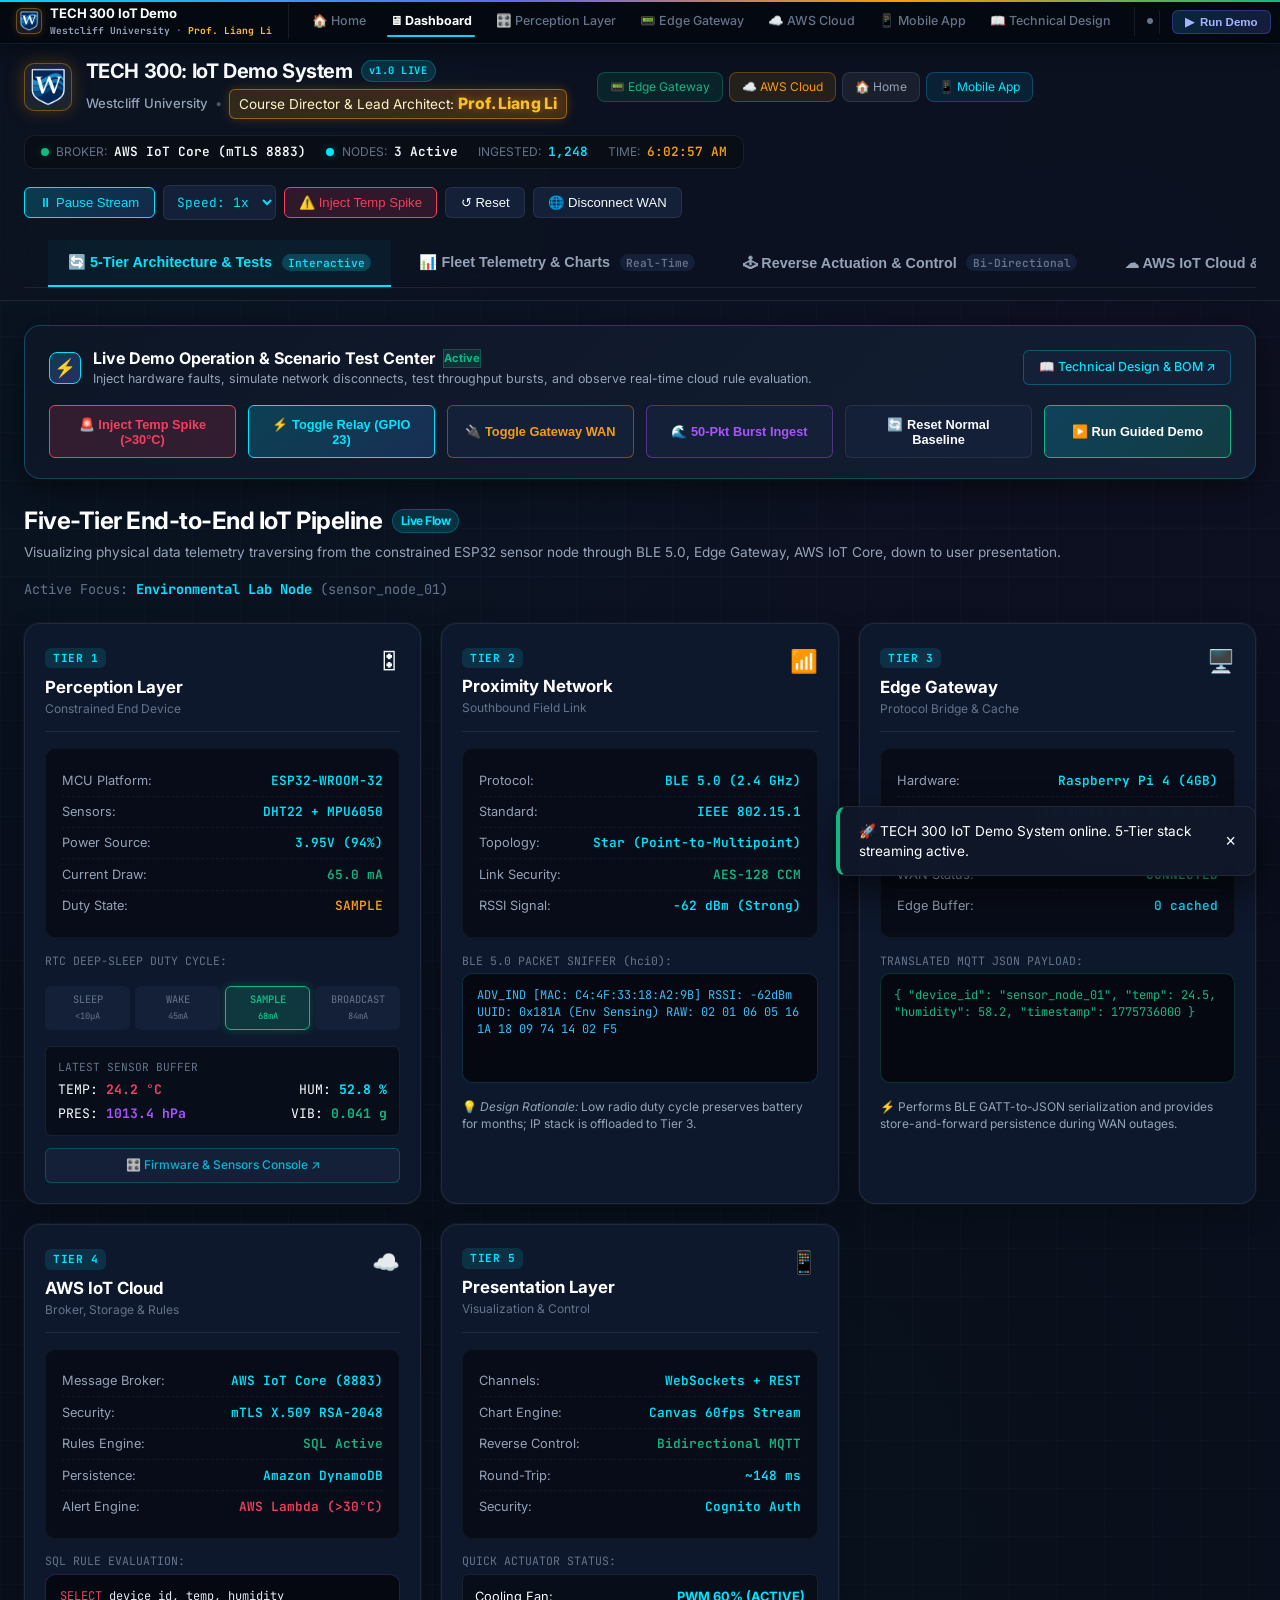
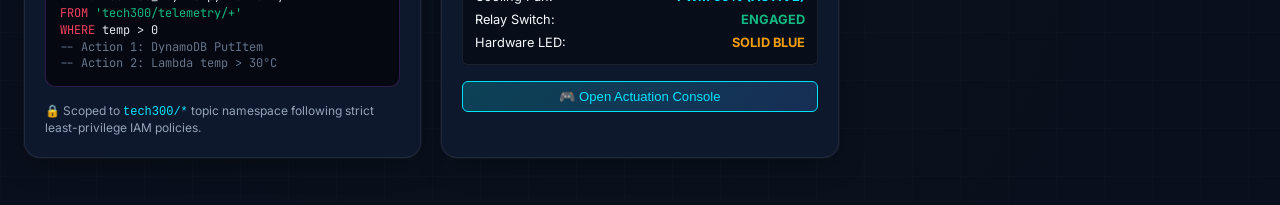
==== index.html @ 07819577 "TECH 300 Complete End-to-End IoT Demo System - Production Release" ====
<!DOCTYPE html>
<html lang="en">
<head>
  <meta charset="UTF-8">
  <meta name="viewport" content="width=device-width, initial-scale=1.0">
  <title>TECH 300: End-to-End IoT Demo System | Westcliff University</title>
  <meta name="description" content="End-to-End IoT Demonstration System - Sensors, BLE 5.0, Edge Gateway, AWS IoT Core, and Presentation Layer. Course reference by Professor Liang Li.">
  <link rel="preconnect" href="https://fonts.googleapis.com">
  <link rel="preconnect" href="https://fonts.gstatic.com" crossorigin>
  <link href="https://fonts.googleapis.com/css2?family=Inter:wght@400;500;600;700;800&family=JetBrains+Mono:wght@400;500;600;700&display=swap" rel="stylesheet">
  <link rel="stylesheet" href="css/style.css">
  <!-- Shared bus first so SimBus is available when sim engine auto-connects -->
  <script src="js/sim-bus.js"></script>
  <!-- Unified system nav bar -->
  <script src="js/nav-bar.js"></script>
</head>
<body>

  <!-- Top Application Header -->
  <header class="app-header">
    <div class="header-inner">
      <div class="brand-section">
        <div class="brand-icon">
          <img src="assets/images/westcliff_icon_192.png" alt="Westcliff University Logo">
        </div>
        <div class="brand-info">
          <h1>
            TECH 300: IoT Demo System 
            <span class="badge">v1.0 LIVE</span>
          </h1>
          <div class="brand-subtitle">
            <span class="univ-tag">Westcliff University</span>
            <span class="sep">•</span>
            <span class="prof-badge">Course Director &amp; Lead Architect: <strong>Prof. Liang Li</strong></span>
          </div>
        </div>
        <!-- Quick navigation to other app pages -->
        <div style="display:flex; gap:6px; margin-left:16px; flex-shrink:0;">
          <a href="gateway.html"
             style="display:inline-flex; align-items:center; gap:5px; padding:5px 12px;
                    background:rgba(16,185,129,0.1); border:1px solid rgba(16,185,129,0.3);
                    border-radius:8px; font-size:0.75rem; color:var(--emerald);
                    text-decoration:none; transition:all 0.15s; white-space:nowrap;"
             onmouseover="this.style.background='rgba(16,185,129,0.2)'"
             onmouseout="this.style.background='rgba(16,185,129,0.1)'">
            📟 Edge Gateway
          </a>
          <a href="aws-cloud.html"
             style="display:inline-flex; align-items:center; gap:5px; padding:5px 12px;
                    background:rgba(255,153,0,0.1); border:1px solid rgba(255,153,0,0.3);
                    border-radius:8px; font-size:0.75rem; color:#ff9900;
                    text-decoration:none; transition:all 0.15s; white-space:nowrap;"
             onmouseover="this.style.background='rgba(255,153,0,0.2)'"
             onmouseout="this.style.background='rgba(255,153,0,0.1)'">
            ☁️ AWS Cloud
          </a>
          <a href="landing.html"
             style="display:inline-flex; align-items:center; gap:5px; padding:5px 12px;
                    background:rgba(255,255,255,0.06); border:1px solid rgba(99,120,160,0.25);
                    border-radius:8px; font-size:0.75rem; color:var(--text-muted);
                    text-decoration:none; transition:all 0.15s; white-space:nowrap;"
             onmouseover="this.style.borderColor='rgba(0,229,255,0.4)';this.style.color='var(--cyan)'"
             onmouseout="this.style.borderColor='rgba(99,120,160,0.25)';this.style.color='var(--text-muted)'">
            🏠 Home
          </a>
          <a href="app.html"
             style="display:inline-flex; align-items:center; gap:5px; padding:5px 12px;
                    background:rgba(14,165,233,0.1); border:1px solid rgba(14,165,233,0.3);
                    border-radius:8px; font-size:0.75rem; color:var(--cyan);
                    text-decoration:none; transition:all 0.15s; white-space:nowrap;"
             onmouseover="this.style.background='rgba(14,165,233,0.2)'"
             onmouseout="this.style.background='rgba(14,165,233,0.1)'">
            📱 Mobile App
          </a>
        </div>
      </div>

      <!-- Quick System Telemetry Strip -->
      <div class="system-status-strip">
        <div class="status-pill">
          <span class="status-dot"></span>
          <span class="status-label">BROKER:</span>
          <span class="status-val">AWS IoT Core (mTLS 8883)</span>
        </div>
        <div class="status-pill">
          <span class="status-dot pulsing-blue"></span>
          <span class="status-label">NODES:</span>
          <span class="status-val">3 Active</span>
        </div>
        <div class="status-pill">
          <span class="status-label">INGESTED:</span>
          <span id="stat-total-ingested" class="status-val" style="color:var(--cyan);">1,248</span>
        </div>
        <div class="status-pill">
          <span class="status-label">TIME:</span>
          <span id="realtime-clock" class="status-val" style="color:var(--amber);">--:--:--</span>
        </div>
      </div>

      <!-- Simulation Toolbar -->
      <div class="sim-controls">
        <button id="btn-toggle-sim" class="btn btn-primary" title="Pause/Resume telemetry generation">
          ⏸ Pause Stream
        </button>
        <select id="speed-select" class="speed-select" title="Simulation Clock Multiplier">
          <option value="1">Speed: 1x</option>
          <option value="2">Speed: 2x</option>
          <option value="5">Speed: 5x</option>
        </select>
        <button id="btn-inject-anomaly" class="btn btn-danger" title="Inject temp spike >30°C to trigger AWS Lambda">
          ⚠️ Inject Temp Spike
        </button>
        <button id="btnClearAnomaly" id="btn-clear-anomaly" class="btn" title="Reset to normal baseline">
          ↺ Reset
        </button>
        <button id="btn-toggle-gateway" class="btn" title="Simulate edge store-and-forward caching">
          🌐 Disconnect WAN
        </button>
      </div>
    </div>

    <!-- Navigation Tabs -->
    <nav class="tabs-navigation">
      <button class="tab-btn active" data-tab="pipeline">
        <span>🔄 5-Tier Architecture &amp; Tests</span>
        <span class="tab-badge">Interactive</span>
      </button>
      <button class="tab-btn" data-tab="fleet">
        <span>📊 Fleet Telemetry &amp; Charts</span>
        <span class="tab-badge">Real-Time</span>
      </button>
      <button class="tab-btn" data-tab="actuation">
        <span>🕹 Reverse Actuation &amp; Control</span>
        <span class="tab-badge">Bi-Directional</span>
      </button>
      <button class="tab-btn" data-tab="aws">
        <span>☁ AWS IoT Cloud &amp; Rules</span>
        <span class="tab-badge">DynamoDB</span>
      </button>
      <button class="tab-btn" data-tab="diagnostics">
        <span>⏱️ Latency &amp; Diagnostics</span>
        <span class="tab-badge">Benchmarks</span>
      </button>
      <a href="design.html" class="tab-btn tab-link-nav" style="text-decoration:none; color:var(--text-muted); border-left:1px solid rgba(255,255,255,0.1); margin-left:6px; padding-left:12px;" title="View Technical Design Document & BOM">
        <span>📖 Technical Design</span>
        <span class="tab-badge" style="background:rgba(0,212,255,0.15); color:var(--cyan);">Doc ↗</span>
      </a>
    </nav>
  </header>

  <!-- Main Application Body -->
  <main class="main-content">

    <!-- ========================================================
         TAB 1: 5-TIER PIPELINE ARCHITECTURE & DIGITAL TWIN
         ======================================================== -->
    <section id="tab-pipeline" class="tab-panel active">
      
      <!-- Interactive Demo Operation & Testing Switchboard -->
      <div class="demo-switchboard-card" style="background:linear-gradient(135deg, rgba(14,22,38,0.95), rgba(20,32,54,0.9)); border:1px solid rgba(0,212,255,0.25); border-radius:var(--radius-lg); padding:1.25rem 1.5rem; margin-bottom:1.5rem; box-shadow:0 8px 30px rgba(0,0,0,0.5);">
        <div style="display:flex; align-items:center; justify-content:space-between; flex-wrap:wrap; gap:0.75rem; margin-bottom:1rem;">
          <div style="display:flex; align-items:center; gap:0.75rem;">
            <div style="width:32px; height:32px; border-radius:8px; background:linear-gradient(135deg, rgba(0,212,255,0.2), rgba(99,102,241,0.3)); border:1px solid var(--cyan); display:flex; align-items:center; justify-content:center; font-size:1.1rem;">
              ⚡
            </div>
            <div>
              <div style="font-weight:700; color:#fff; font-size:1rem; display:flex; align-items:center; gap:8px;">
                <span>Live Demo Operation &amp; Scenario Test Center</span>
                <span class="badge" style="background:rgba(16,185,129,0.15); color:var(--emerald); border:1px solid rgba(16,185,129,0.3); font-size:0.7rem;">Active</span>
              </div>
              <div style="font-size:0.78rem; color:var(--text-muted);">
                Inject hardware faults, simulate network disconnects, test throughput bursts, and observe real-time cloud rule evaluation.
              </div>
            </div>
          </div>
          <div style="display:flex; align-items:center; gap:0.5rem;">
            <a href="design.html" class="btn" style="border-color:rgba(0,212,255,0.3); color:var(--cyan); text-decoration:none; font-size:0.78rem;" title="Open complete technical documentation & BOM">
              📖 Technical Design &amp; BOM ↗
            </a>
          </div>
        </div>

        <div class="test-action-buttons-grid" style="display:grid; grid-template-columns:repeat(auto-fit, minmax(180px, 1fr)); gap:0.75rem;">
          <button id="sb-btn-temp-spike" class="btn btn-danger" style="justify-content:center; padding:0.65rem 0.85rem; font-size:0.8rem; font-weight:700;" title="Inject abnormal temperature >30°C to trigger AWS Lambda rule and SNS alert">
            🚨 Inject Temp Spike (&gt;30°C)
          </button>
          <button id="sb-btn-toggle-relay" class="btn btn-primary" style="justify-content:center; padding:0.65rem 0.85rem; font-size:0.8rem; font-weight:700;" title="Dispatch reverse command down through AWS IoT Core and Edge Gateway to ESP32 relay">
            ⚡ Toggle Relay (GPIO 23)
          </button>
          <button id="sb-btn-wan-toggle" class="btn" style="justify-content:center; padding:0.65rem 0.85rem; font-size:0.8rem; font-weight:700; border-color:rgba(245,158,11,0.4); color:var(--amber);" title="Simulate WAN network partition: edge stores frames in SQLite buffer and flushes on reconnect">
            🔌 Toggle Gateway WAN
          </button>
          <button id="sb-btn-burst-test" class="btn" style="justify-content:center; padding:0.65rem 0.85rem; font-size:0.8rem; font-weight:700; border-color:rgba(168,85,247,0.4); color:var(--purple);" title="Inject high-speed 50-packet burst to benchmark ingestion throughput">
            🌊 50-Pkt Burst Ingest
          </button>
          <button id="sb-btn-reset-baseline" class="btn" style="justify-content:center; padding:0.65rem 0.85rem; font-size:0.8rem; font-weight:700;" title="Clear anomalies, reset normal telemetry, and restore initial states">
            🔄 Reset Normal Baseline
          </button>
          <button id="sb-btn-guided-demo" class="btn" style="justify-content:center; padding:0.65rem 0.85rem; font-size:0.8rem; font-weight:700; background:linear-gradient(135deg, rgba(0,212,255,0.2), rgba(16,185,129,0.2)); border-color:var(--emerald); color:#fff;" title="Start 5-step automated guided demo tour">
            ▶️ Run Guided Demo
          </button>
        </div>
      </div>

      <div class="section-header">
        <div class="section-title-group">
          <h2>
            <span>Five-Tier End-to-End IoT Pipeline</span>
            <span class="badge" style="font-size:0.75rem; background:rgba(0,229,255,0.15); color:var(--cyan); border:1px solid var(--border-glow); padding:2px 8px; border-radius:12px;">Live Flow</span>
          </h2>
          <div class="section-desc">
            Visualizing physical data telemetry traversing from the constrained ESP32 sensor node through BLE 5.0, Edge Gateway, AWS IoT Core, down to user presentation.
          </div>
        </div>
        <div style="font-size:0.85rem; color:var(--text-dim); font-family:var(--font-mono);">
          Active Focus: <strong class="active-node-name" style="color:var(--cyan);">Environmental Lab Node</strong> (<span class="active-node-id">sensor_node_01</span>)
        </div>
      </div>

      <!-- 5-Tier Flow Columns Grid -->
      <div class="pipeline-flow-container">
        
        <!-- Tier 1: Perception Layer -->
        <div class="tier-column">
          <div class="tier-header">
            <div>
              <span class="tier-num">Tier 1</span>
              <div class="tier-title">Perception Layer</div>
              <div class="tier-subtitle">Constrained End Device</div>
            </div>
            <span style="font-size:1.4rem;">🎛</span>
          </div>

          <div class="device-hardware-box">
            <div class="hw-row">
              <span class="hw-label">MCU Platform:</span>
              <span class="hw-val">ESP32-WROOM-32</span>
            </div>
            <div class="hw-row">
              <span class="hw-label">Sensors:</span>
              <span class="hw-val">DHT22 + MPU6050</span>
            </div>
            <div class="hw-row">
              <span class="hw-label">Power Source:</span>
              <span id="t1-battery-volts" class="hw-val">3.95V (94%)</span>
            </div>
            <div class="hw-row">
              <span class="hw-label">Current Draw:</span>
              <span id="t1-power-draw" class="hw-val" style="color:var(--emerald);">65.0 mA</span>
            </div>
            <div class="hw-row">
              <span class="hw-label">Duty State:</span>
              <span id="t1-node-state" class="hw-val" style="color:var(--amber);">SAMPLE</span>
            </div>
          </div>

          <!-- RTC Duty Cycle Indicator -->
          <div style="font-size:0.72rem; color:var(--text-dim); font-family:var(--font-mono); margin-bottom:4px;">
            RTC DEEP-SLEEP DUTY CYCLE:
          </div>
          <div class="duty-cycle-bar">
            <div id="duty-step-sleep" class="duty-step">SLEEP<br><span style="font-size:0.55rem">&lt;10µA</span></div>
            <div id="duty-step-wake" class="duty-step">WAKE<br><span style="font-size:0.55rem">45mA</span></div>
            <div id="duty-step-sample" class="duty-step active">SAMPLE<br><span style="font-size:0.55rem">68mA</span></div>
            <div id="duty-step-broadcast" class="duty-step">BROADCAST<br><span style="font-size:0.55rem">84mA</span></div>
          </div>

          <!-- Live Sampled Telemetry -->
          <div style="margin-top:1rem; background:rgba(0,0,0,0.4); padding:0.75rem; border-radius:var(--radius-sm); border:1px solid var(--border-subtle);">
            <div style="font-size:0.7rem; color:var(--text-dim); font-family:var(--font-mono); margin-bottom:4px;">LATEST SENSOR BUFFER</div>
            <div style="display:flex; justify-content:space-between; font-size:0.82rem; font-family:var(--font-mono);">
              <span>TEMP: <strong id="t1-temp" style="color:var(--rose);">24.2 °C</strong></span>
              <span>HUM: <strong id="t1-humidity" style="color:var(--cyan);">52.8 %</strong></span>
            </div>
            <div style="display:flex; justify-content:space-between; font-size:0.82rem; font-family:var(--font-mono); margin-top:4px;">
              <span>PRES: <strong id="t1-pressure" style="color:var(--purple);">1013.4 hPa</strong></span>
              <span>VIB: <strong style="color:var(--emerald);">0.041 g</strong></span>
            </div>
          </div>

          <div style="margin-top:0.75rem; text-align:center;">
            <a href="perception.html" class="btn" style="width:100%; justify-content:center; text-decoration:none; font-size:0.75rem; border-color:rgba(6,182,212,0.3); color:#06b6d4;">
              🎛️ Firmware &amp; Sensors Console ↗
            </a>
          </div>
        </div>

        <!-- Tier 2: Proximity Network -->
        <div class="tier-column">
          <div class="tier-header">
            <div>
              <span class="tier-num">Tier 2</span>
              <div class="tier-title">Proximity Network</div>
              <div class="tier-subtitle">Southbound Field Link</div>
            </div>
            <span style="font-size:1.4rem;">📶</span>
          </div>

          <div class="device-hardware-box">
            <div class="hw-row">
              <span class="hw-label">Protocol:</span>
              <span class="hw-val">BLE 5.0 (2.4 GHz)</span>
            </div>
            <div class="hw-row">
              <span class="hw-label">Standard:</span>
              <span class="hw-val">IEEE 802.15.1</span>
            </div>
            <div class="hw-row">
              <span class="hw-label">Topology:</span>
              <span class="hw-val">Star (Point-to-Multipoint)</span>
            </div>
            <div class="hw-row">
              <span class="hw-label">Link Security:</span>
              <span class="hw-val" style="color:var(--emerald);">AES-128 CCM</span>
            </div>
            <div class="hw-row">
              <span class="hw-label">RSSI Signal:</span>
              <span class="hw-val" style="color:var(--cyan);">-62 dBm (Strong)</span>
            </div>
          </div>

          <div style="font-size:0.72rem; color:var(--text-dim); font-family:var(--font-mono); margin-bottom:4px;">
            BLE 5.0 PACKET SNIFFER (hci0):
          </div>
          <div id="t2-ble-packet" class="packet-box">
            ADV_IND [MAC: C4:4F:33:18:A2:9B] RSSI: -62dBm
            UUID: 0x181A (Env Sensing)
            RAW: 02 01 06 05 16 1A 18 09 74 14 02 F5
          </div>

          <div style="margin-top:1rem; font-size:0.75rem; color:var(--text-muted); line-height:1.4;">
            💡 <em>Design Rationale:</em> Low radio duty cycle preserves battery for months; IP stack is offloaded to Tier 3.
          </div>
        </div>

        <!-- Tier 3: Edge Gateway Layer -->
        <div class="tier-column">
          <div class="tier-header">
            <div>
              <span class="tier-num">Tier 3</span>
              <div class="tier-title">Edge Gateway</div>
              <div class="tier-subtitle">Protocol Bridge & Cache</div>
            </div>
            <span style="font-size:1.4rem;">🖥️</span>
          </div>

          <div class="device-hardware-box">
            <div class="hw-row">
              <span class="hw-label">Hardware:</span>
              <span class="hw-val">Raspberry Pi 4 (4GB)</span>
            </div>
            <div class="hw-row">
              <span class="hw-label">OS:</span>
              <span class="hw-val">Raspberry Pi OS 64-bit</span>
            </div>
            <div class="hw-row">
              <span class="hw-label">Engine:</span>
              <span class="hw-val">Python bleak + paho</span>
            </div>
            <div class="hw-row">
              <span class="hw-label">WAN Status:</span>
              <span id="gw-wan-text" class="hw-val" style="color:var(--emerald);">CONNECTED</span>
            </div>
            <div class="hw-row">
              <span class="hw-label">Edge Buffer:</span>
              <span id="gw-buffer-count" class="hw-val">0 cached</span>
            </div>
          </div>

          <div style="font-size:0.72rem; color:var(--text-dim); font-family:var(--font-mono); margin-bottom:4px;">
            TRANSLATED MQTT JSON PAYLOAD:
          </div>
          <div id="t3-mqtt-packet" class="packet-box" style="color:#10b981; border-color:rgba(16,185,129,0.25);">
{
  "device_id": "sensor_node_01",
  "temp": 24.5,
  "humidity": 58.2,
  "timestamp": 1775736000
}
          </div>

          <div style="margin-top:1rem; font-size:0.75rem; color:var(--text-muted); line-height:1.4;">
            ⚡ Performs BLE GATT-to-JSON serialization and provides store-and-forward persistence during WAN outages.
          </div>
        </div>

        <!-- Tier 4: Cloud Layer (AWS IoT Core) -->
        <div class="tier-column">
          <div class="tier-header">
            <div>
              <span class="tier-num">Tier 4</span>
              <div class="tier-title">AWS IoT Cloud</div>
              <div class="tier-subtitle">Broker, Storage & Rules</div>
            </div>
            <span style="font-size:1.4rem;">☁️</span>
          </div>

          <div class="device-hardware-box">
            <div class="hw-row">
              <span class="hw-label">Message Broker:</span>
              <span class="hw-val">AWS IoT Core (8883)</span>
            </div>
            <div class="hw-row">
              <span class="hw-label">Security:</span>
              <span class="hw-val" style="color:var(--cyan);">mTLS X.509 RSA-2048</span>
            </div>
            <div class="hw-row">
              <span class="hw-label">Rules Engine:</span>
              <span class="hw-val" style="color:var(--emerald);">SQL Active</span>
            </div>
            <div class="hw-row">
              <span class="hw-label">Persistence:</span>
              <span class="hw-val">Amazon DynamoDB</span>
            </div>
            <div class="hw-row">
              <span class="hw-label">Alert Engine:</span>
              <span class="hw-val" style="color:var(--rose);">AWS Lambda (>30°C)</span>
            </div>
          </div>

          <div style="font-size:0.72rem; color:var(--text-dim); font-family:var(--font-mono); margin-bottom:4px;">
            SQL RULE EVALUATION:
          </div>
          <div class="packet-box" style="color:#e2e8f0; border-color:rgba(168,85,247,0.25);">
            <span style="color:#f43f5e">SELECT</span> device_id, temp, humidity<br>
            <span style="color:#f43f5e">FROM</span> <span style="color:#10b981">'tech300/telemetry/+'</span><br>
            <span style="color:#f43f5e">WHERE</span> temp &gt; 0<br>
            <span style="color:#64748b">-- Action 1: DynamoDB PutItem</span><br>
            <span style="color:#64748b">-- Action 2: Lambda temp &gt; 30°C</span>
          </div>

          <div style="margin-top:1rem; font-size:0.75rem; color:var(--text-muted); line-height:1.4;">
            🔒 Scoped to <code style="color:var(--cyan);">tech300/*</code> topic namespace following strict least-privilege IAM policies.
          </div>
        </div>

        <!-- Tier 5: Presentation & Actuation -->
        <div class="tier-column">
          <div class="tier-header">
            <div>
              <span class="tier-num">Tier 5</span>
              <div class="tier-title">Presentation Layer</div>
              <div class="tier-subtitle">Visualization & Control</div>
            </div>
            <span style="font-size:1.4rem;">📱</span>
          </div>

          <div class="device-hardware-box">
            <div class="hw-row">
              <span class="hw-label">Channels:</span>
              <span class="hw-val">WebSockets + REST</span>
            </div>
            <div class="hw-row">
              <span class="hw-label">Chart Engine:</span>
              <span class="hw-val">Canvas 60fps Stream</span>
            </div>
            <div class="hw-row">
              <span class="hw-label">Reverse Control:</span>
              <span class="hw-val" style="color:var(--emerald);">Bidirectional MQTT</span>
            </div>
            <div class="hw-row">
              <span class="hw-label">Round-Trip:</span>
              <span class="hw-val" style="color:var(--cyan);">~148 ms</span>
            </div>
            <div class="hw-row">
              <span class="hw-label">Security:</span>
              <span class="hw-val">Cognito Auth</span>
            </div>
          </div>

          <div style="font-size:0.72rem; color:var(--text-dim); font-family:var(--font-mono); margin-bottom:4px;">
            QUICK ACTUATOR STATUS:
          </div>
          <div style="background:rgba(0,0,0,0.4); padding:0.75rem; border-radius:var(--radius-sm); border:1px solid var(--border-subtle); font-size:0.8rem;">
            <div style="display:flex; justify-content:space-between; margin-bottom:4px;">
              <span>Cooling Fan:</span>
              <strong style="color:var(--cyan);">PWM 60% (ACTIVE)</strong>
            </div>
            <div style="display:flex; justify-content:space-between; margin-bottom:4px;">
              <span>Relay Switch:</span>
              <strong style="color:var(--emerald);">ENGAGED</strong>
            </div>
            <div style="display:flex; justify-content:space-between;">
              <span>Hardware LED:</span>
              <strong style="color:var(--amber);">SOLID BLUE</strong>
            </div>
          </div>

          <div style="margin-top:1rem; text-align:center;">
            <button class="btn btn-primary" onclick="document.querySelector('[data-tab=actuation]').click()" style="width:100%; justify-content:center;">
              🎮 Open Actuation Console
            </button>
          </div>
        </div>

      </div>
    </section>

    <!-- ========================================================
         TAB 2: FLEET TELEMETRY & LIVE CHARTS DASHBOARD
         ======================================================== -->
    <section id="tab-fleet" class="tab-panel">
      <div class="section-header">
        <div class="section-title-group">
          <h2>
            <span>Fleet Telemetry & Real-Time Visualization</span>
            <span class="badge" style="font-size:0.75rem; background:rgba(16,185,129,0.15); color:var(--emerald); border:1px solid var(--border-accent); padding:2px 8px; border-radius:12px;">Streaming</span>
          </h2>
          <div class="section-desc">
            Continuous real-time sensor streams from deployed end nodes. Select a node card to view and inspect dynamic telemetry.
          </div>
        </div>
        <div>
          <button id="btn-export-csv" class="btn btn-primary">
            📥 Export Telemetry Dataset (CSV)
          </button>
        </div>
      </div>

      <!-- Fleet Device Selector Cards Grid -->
      <div class="fleet-cards-grid">
        
        <!-- Node 1 -->
        <div class="node-card selected" data-node-id="sensor_node_01">
          <div class="node-top-bar">
            <div class="node-name">
              <span>📍</span> Environmental Lab Node
            </div>
            <span class="badge" style="background:rgba(0,229,255,0.15); color:var(--cyan); border:1px solid var(--border-glow); padding:2px 6px; border-radius:4px; font-family:var(--font-mono); font-size:0.7rem;">node_01</span>
          </div>
          <div class="node-location">Engineering Hall Lab 204 • ESP32-WROOM-32 + DHT22/MPU6050</div>

          <div class="telemetry-metrics-strip">
            <div class="metric-badge">
              <div class="m-label">🌡️ Temperature</div>
              <div class="m-val metric-temp-val" style="color:var(--rose);">24.2<span class="m-unit">°C</span></div>
            </div>
            <div class="metric-badge">
              <div class="m-label">💧 Humidity</div>
              <div class="m-val metric-hum-val" style="color:var(--cyan);">52.8<span class="m-unit">%</span></div>
            </div>
            <div class="metric-badge">
              <div class="m-label">⏲️ Pressure</div>
              <div class="m-val metric-press-val" style="color:var(--purple);">1013.4<span class="m-unit">hPa</span></div>
            </div>
            <div class="metric-badge">
              <div class="m-label">🔋 Battery</div>
              <div class="m-val metric-batt-val" style="color:var(--emerald);">94<span class="m-unit">%</span></div>
            </div>
          </div>

          <div style="display:flex; justify-content:space-between; font-size:0.75rem; color:var(--text-dim); margin-top:0.5rem; border-top:1px dashed var(--border-subtle); padding-top:0.5rem;">
            <span>State: <strong class="node-state-badge" style="color:var(--emerald);">SAMPLE</strong></span>
            <span>Link: BLE 5.0 (-62 dBm)</span>
          </div>
        </div>

        <!-- Node 2 -->
        <div class="node-card" data-node-id="sensor_node_02">
          <div class="node-top-bar">
            <div class="node-name">
              <span>🏢</span> Server Room Rack Node
            </div>
            <span class="badge" style="background:rgba(0,229,255,0.15); color:var(--cyan); border:1px solid var(--border-glow); padding:2px 6px; border-radius:4px; font-family:var(--font-mono); font-size:0.7rem;">node_02</span>
          </div>
          <div class="node-location">DC Rack Row B-04 • ESP32-WROOM-32 + BME280</div>

          <div class="telemetry-metrics-strip">
            <div class="metric-badge">
              <div class="m-label">🌡️ Temperature</div>
              <div class="m-val metric-temp-val" style="color:var(--rose);">22.8<span class="m-unit">°C</span></div>
            </div>
            <div class="metric-badge">
              <div class="m-label">💧 Humidity</div>
              <div class="m-val metric-hum-val" style="color:var(--cyan);">41.5<span class="m-unit">%</span></div>
            </div>
            <div class="metric-badge">
              <div class="m-label">⏲️ Pressure</div>
              <div class="m-val metric-press-val" style="color:var(--purple);">1014.1<span class="m-unit">hPa</span></div>
            </div>
            <div class="metric-badge">
              <div class="m-label">🔋 Battery</div>
              <div class="m-val metric-batt-val" style="color:var(--emerald);">100<span class="m-unit">%</span></div>
            </div>
          </div>

          <div style="display:flex; justify-content:space-between; font-size:0.75rem; color:var(--text-dim); margin-top:0.5rem; border-top:1px dashed var(--border-subtle); padding-top:0.5rem;">
            <span>State: <strong class="node-state-badge" style="color:var(--text-dim);">SLEEP</strong></span>
            <span>Link: BLE 5.0 (-58 dBm)</span>
          </div>
        </div>

        <!-- Node 3 -->
        <div class="node-card" data-node-id="sensor_node_03">
          <div class="node-top-bar">
            <div class="node-name">
              <span>🌱</span> Smart Agriculture Node
            </div>
            <span class="badge" style="background:rgba(0,229,255,0.15); color:var(--cyan); border:1px solid var(--border-glow); padding:2px 6px; border-radius:4px; font-family:var(--font-mono); font-size:0.7rem;">node_03</span>
          </div>
          <div class="node-location">Research Greenhouse #3 • Nordic nRF52840 + Probe</div>

          <div class="telemetry-metrics-strip">
            <div class="metric-badge">
              <div class="m-label">🌡️ Temperature</div>
              <div class="m-val metric-temp-val" style="color:var(--rose);">26.7<span class="m-unit">°C</span></div>
            </div>
            <div class="metric-badge">
              <div class="m-label">💧 Humidity</div>
              <div class="m-val metric-hum-val" style="color:var(--cyan);">68.4<span class="m-unit">%</span></div>
            </div>
            <div class="metric-badge">
              <div class="m-label">⏲️ Pressure</div>
              <div class="m-val metric-press-val" style="color:var(--purple);">1011.8<span class="m-unit">hPa</span></div>
            </div>
            <div class="metric-badge">
              <div class="m-label">🔋 Battery</div>
              <div class="m-val metric-batt-val" style="color:var(--emerald);">82<span class="m-unit">%</span></div>
            </div>
          </div>

          <div style="display:flex; justify-content:space-between; font-size:0.75rem; color:var(--text-dim); margin-top:0.5rem; border-top:1px dashed var(--border-subtle); padding-top:0.5rem;">
            <span>State: <strong class="node-state-badge" style="color:var(--text-dim);">SLEEP</strong></span>
            <span>Link: BLE 5.0 (-74 dBm)</span>
          </div>
        </div>

      </div>

      <!-- Real-Time Telemetry Charts Grid -->
      <div class="charts-grid">
        
        <!-- Chart 1: Temperature -->
        <div class="chart-card">
          <div class="chart-header">
            <div class="chart-title">
              <span style="color:var(--rose);">●</span> Ambient Temperature (°C)
              <span style="font-size:0.7rem; color:var(--rose); background:rgba(244,63,94,0.15); padding:1px 6px; border-radius:4px; font-family:var(--font-mono);">ALERT THRESHOLD: 30°C</span>
            </div>
            <div style="font-size:0.75rem; color:var(--text-dim); font-family:var(--font-mono);">
              <span class="active-node-id">sensor_node_01</span>
            </div>
          </div>
          <div class="chart-canvas-container">
            <canvas id="chart-temp"></canvas>
          </div>
        </div>

        <!-- Chart 2: Humidity -->
        <div class="chart-card">
          <div class="chart-header">
            <div class="chart-title">
              <span style="color:var(--cyan);">●</span> Relative Humidity (%)
            </div>
            <div style="font-size:0.75rem; color:var(--text-dim); font-family:var(--font-mono);">
              <span class="active-node-id">sensor_node_01</span>
            </div>
          </div>
          <div class="chart-canvas-container">
            <canvas id="chart-humidity"></canvas>
          </div>
        </div>

        <!-- Chart 3: Pressure -->
        <div class="chart-card">
          <div class="chart-header">
            <div class="chart-title">
              <span style="color:var(--purple);">●</span> Barometric Pressure (hPa)
            </div>
            <div style="font-size:0.75rem; color:var(--text-dim); font-family:var(--font-mono);">
              <span class="active-node-id">sensor_node_01</span>
            </div>
          </div>
          <div class="chart-canvas-container">
            <canvas id="chart-pressure"></canvas>
          </div>
        </div>

        <!-- Chart 4: Vibration / Acceleration -->
        <div class="chart-card">
          <div class="chart-header">
            <div class="chart-title">
              <span style="color:var(--emerald);">●</span> 6-Axis Vibration / Motion Index (g RMS)
            </div>
            <div style="font-size:0.75rem; color:var(--text-dim); font-family:var(--font-mono);">
              <span class="active-node-id">sensor_node_01</span>
            </div>
          </div>
          <div class="chart-canvas-container">
            <canvas id="chart-vibration"></canvas>
          </div>
        </div>

      </div>
    </section>

    <!-- ========================================================
         TAB 3: REVERSE ACTUATION & CONTROL SWITCHBOARD
         ======================================================== -->
    <section id="tab-actuation" class="tab-panel">
      <div class="section-header">
        <div class="section-title-group">
          <h2>
            <span>Bidirectional Actuation & Remote Control</span>
            <span class="badge" style="font-size:0.75rem; background:rgba(0,229,255,0.15); color:var(--cyan); border:1px solid var(--border-glow); padding:2px 8px; border-radius:12px;">Reverse Control Loop</span>
          </h2>
          <div class="section-desc">
            Dispatches actuation commands back down the stack: Web Client → AWS IoT Core (MQTT) → Edge Gateway → BLE GATT Write → Field Hardware (ESP32).
          </div>
        </div>
        <div style="font-size:0.85rem; color:var(--text-dim); font-family:var(--font-mono);">
          Targeting: <strong class="active-node-name" style="color:var(--cyan);">Environmental Lab Node</strong> (<span class="active-node-id">sensor_node_01</span>)
        </div>
      </div>

      <div class="actuation-grid">
        
        <!-- Control Panel -->
        <div class="control-panel-card">
          <h3 style="font-size:1.15rem; color:#fff; margin-bottom:1.25rem; display:flex; align-items:center; gap:0.5rem;">
            <span>🎛️</span> Hardware Actuator Switches
          </h3>

          <!-- Actuator 1: Cooling Fan Power -->
          <div class="actuator-row">
            <div class="actuator-desc">
              <div class="actuator-title">
                <span>💨</span> Forced-Air Cooling Fan
              </div>
              <div class="actuator-sub">
                Actuates 5V PWM fan connected to ESP32 GPIO 18 via MOSFET driver.
              </div>
              <!-- PWM slider -->
              <div class="pwm-slider-wrap">
                <span style="font-size:0.75rem; color:var(--text-dim);">PWM Duty:</span>
                <input type="range" id="range-fan-pwm" class="pwm-range" min="10" max="100" value="60">
                <span id="pwm-val-display" class="pwm-val-display">60%</span>
              </div>
            </div>
            <div>
              <label class="switch">
                <input type="checkbox" id="switch-fan">
                <span class="slider"></span>
              </label>
            </div>
          </div>

          <!-- Actuator 2: Solid State Relay -->
          <div class="actuator-row">
            <div class="actuator-desc">
              <div class="actuator-title">
                <span>🔌</span> Solid-State Circuit Relay (SSR)
              </div>
              <div class="actuator-sub">
                Toggles AC/DC load relay connected to GPIO 23 with opto-isolation.
              </div>
            </div>
            <div>
              <label class="switch">
                <input type="checkbox" id="switch-relay">
                <span class="slider"></span>
              </label>
            </div>
          </div>

          <!-- Actuator 3: Hardware Beacon LED -->
          <div class="actuator-row">
            <div class="actuator-desc">
              <div class="actuator-title">
                <span>💡</span> Visual Diagnostic LED Mode
              </div>
              <div class="actuator-sub">
                Sets onboard status LED state for field locating and physical debugging.
              </div>
            </div>
            <div>
              <select id="select-led-mode" class="speed-select" style="padding:0.5rem 0.8rem; font-size:0.85rem;">
                <option value="OFF">OFF</option>
                <option value="BLINK">PULSING BLINK</option>
                <option value="SOLID">SOLID ON</option>
              </select>
            </div>
          </div>

          <!-- Actuator 4: RTC Duty Cycle Interval -->
          <div class="actuator-row">
            <div class="actuator-desc">
              <div class="actuator-title">
                <span>⏱️</span> RTC Deep Sleep Interval Setpoint
              </div>
              <div class="actuator-sub">
                Configures how long ESP32 stays in ultra-low-power sleep between bursts.
              </div>
            </div>
            <div>
              <select id="select-rtc-interval" class="speed-select" style="padding:0.5rem 0.8rem; font-size:0.85rem;">
                <option value="5">5 Seconds (Testing)</option>
                <option value="10">10 Seconds (Standard)</option>
                <option value="30">30 Seconds (Eco Mode)</option>
                <option value="60">60 Seconds (Ultra-Eco)</option>
              </select>
            </div>
          </div>

        </div>

        <!-- Live Actuation Confirmation Terminal -->
        <div class="control-panel-card">
          <div style="display:flex; justify-content:space-between; align-items:center; margin-bottom:1rem;">
            <h3 style="font-size:1.05rem; color:#fff; display:flex; align-items:center; gap:0.5rem;">
              <span>📟</span> Downlink Execution Stream
            </h3>
            <span class="badge" style="background:rgba(16,185,129,0.15); color:var(--emerald); padding:2px 6px; border-radius:4px; font-family:var(--font-mono); font-size:0.7rem;">
              RTT Latency: ~148ms
            </span>
          </div>

          <div id="actuation-terminal-log" class="actuation-terminal">
            <div class="term-line cmd-sent">[SYSTEM READY] Listening for reverse actuation commands on tech300/commands/#</div>
            <div class="term-line gateway-ack">[BLE GATT] Central host adapter (hci0) initialized and bonded.</div>
          </div>
        </div>

      </div>
    </section>

    <!-- ========================================================
         TAB 4: AWS IOT CLOUD, RULES & DYNAMODB INSPECTOR
         ======================================================== -->
    <section id="tab-aws" class="tab-panel">
      <div class="section-header">
        <div class="section-title-group">
          <h2>
            <span>AWS Cloud Infrastructure & Data Ingestion</span>
            <span class="badge" style="font-size:0.75rem; background:rgba(168,85,247,0.15); color:var(--purple); border:1px solid var(--border-glow); padding:2px 8px; border-radius:12px;">Cloud Tier</span>
          </h2>
          <div class="section-desc">
            Inspection of AWS IoT Core rules routing, X.509 device policies, Lambda alerting execution, and DynamoDB persistent time-series tables.
          </div>
        </div>
        <div style="display:flex; gap:0.75rem;">
          <select id="ddb-node-filter" class="speed-select">
            <option value="all">Filter Table: All Nodes</option>
            <option value="sensor_node_01">sensor_node_01 (Lab)</option>
            <option value="sensor_node_02">sensor_node_02 (Server)</option>
            <option value="sensor_node_03">sensor_node_03 (Agri)</option>
          </select>
        </div>
      </div>

      <div class="aws-dashboard-grid">
        
        <!-- AWS IoT Rule SQL Editor / Viewer -->
        <div class="code-editor-card">
          <div class="editor-header">
            <div class="editor-title">
              <span>📜</span> AWS IoT Rule: TelemetryRoutingRule
            </div>
            <span class="badge" style="background:rgba(16,185,129,0.15); color:var(--emerald); padding:2px 6px; border-radius:4px; font-family:var(--font-mono); font-size:0.7rem;">Active</span>
          </div>
          <div class="code-body">
<span class="sql-comment">-- Tech 300 Telemetry Routing SQL Statement</span>
<span class="sql-keyword">SELECT</span> 
  <span class="sql-field">device_id</span>,
  <span class="sql-field">temp</span>,
  <span class="sql-field">humidity</span>,
  <span class="sql-field">pressure</span>,
  <span class="sql-field">timestamp</span>
<span class="sql-keyword">FROM</span> <span class="sql-str">'tech300/telemetry/+'</span>
<span class="sql-keyword">WHERE</span> <span class="sql-field">temp</span> &gt; 0;

<span class="sql-comment">-- Action 1: PutRecord to Amazon DynamoDB</span>
<span class="sql-comment">-- Table: SensorTelemetry (PK: device_id, SK: timestamp)</span>
<span class="sql-comment">-- Action 2: Trigger AWS Lambda if temp &gt; 30.0°C</span>
          </div>
        </div>

        <!-- Least-Privilege IAM Policy Viewer -->
        <div class="code-editor-card">
          <div class="editor-header">
            <div class="editor-title">
              <span>🔒</span> AWS IoT Least-Privilege Policy: Tech300GatewayPolicy
            </div>
            <span class="badge" style="background:rgba(0,229,255,0.15); color:var(--cyan); padding:2px 6px; border-radius:4px; font-family:var(--font-mono); font-size:0.7rem;">X.509 Attached</span>
          </div>
          <div class="code-body">
{
  <span class="sql-str">"Version"</span>: <span class="sql-str">"2012-10-17"</span>,
  <span class="sql-str">"Statement"</span>: [
    {
      <span class="sql-str">"Effect"</span>: <span class="sql-str">"Allow"</span>,
      <span class="sql-str">"Action"</span>: <span class="sql-str">"iot:Connect"</span>,
      <span class="sql-str">"Resource"</span>: <span class="sql-str">"arn:aws:iot:*:*:client/${iot:Connection.Thing.ThingName}"</span>
    },
    {
      <span class="sql-str">"Effect"</span>: <span class="sql-str">"Allow"</span>,
      <span class="sql-str">"Action"</span>: [<span class="sql-str">"iot:Publish"</span>, <span class="sql-str">"iot:Subscribe"</span>],
      <span class="sql-str">"Resource"</span>: <span class="sql-str">"arn:aws:iot:*:*:topic/tech300/*"</span>
    }
  ]
}
          </div>
        </div>

      </div>

      <!-- DynamoDB Table Viewer -->
      <div class="table-card">
        <div style="display:flex; justify-content:space-between; align-items:center;">
          <h3 style="font-size:1.05rem; color:#fff; display:flex; align-items:center; gap:0.5rem;">
            <span>🗄️</span> Amazon DynamoDB: <code>SensorTelemetry</code> Table
          </h3>
          <span style="font-size:0.78rem; color:var(--text-dim); font-family:var(--font-mono);">
            Partition Key: <code>device_id (S)</code> | Sort Key: <code>timestamp (N)</code>
          </span>
        </div>

        <div class="data-table-wrap">
          <table class="custom-table">
            <thead>
              <tr>
                <th>device_id (PK)</th>
                <th>timestamp (SK)</th>
                <th>temp (°C)</th>
                <th>humidity (%)</th>
                <th>pressure (hPa)</th>
                <th>vibration (g)</th>
                <th>Status</th>
              </tr>
            </thead>
            <tbody id="dynamodb-table-body">
              <!-- Dynamically populated -->
            </tbody>
          </table>
        </div>
      </div>

      <!-- Lambda High-Temperature Alert Log -->
      <div class="table-card" style="margin-top:1.5rem;">
        <div style="display:flex; justify-content:space-between; align-items:center;">
          <h3 style="font-size:1.05rem; color:#fff; display:flex; align-items:center; gap:0.5rem;">
            <span>🚨</span> AWS Lambda Alert Log: <code>temp &gt; 30.0°C</code> Dispatches
          </h3>
          <span style="font-size:0.78rem; color:var(--rose); font-family:var(--font-mono);">
            Trigger: SNS Push Notification Dispatch
          </span>
        </div>

        <div class="data-table-wrap" style="max-height:220px;">
          <table class="custom-table">
            <thead>
              <tr>
                <th>Execution ID</th>
                <th>Target Node</th>
                <th>Value</th>
                <th>Alert Payload Message</th>
                <th>Action</th    <!-- ========================================================
         TAB 5: SYSTEM HEALTH, LATENCY & PIPELINE BENCHMARKS
         ======================================================== -->
    <section id="tab-diagnostics" class="tab-panel">
      <div class="section-header">
        <div class="section-title-group">
          <h2>
            <span>End-to-End Latency Benchmarking &amp; System Health Diagnostics</span>
            <span class="badge" style="font-size:0.75rem; background:rgba(0,229,255,0.15); color:var(--cyan); border:1px solid var(--border-glow); padding:2px 8px; border-radius:12px;">Live Telemetry RTT</span>
          </h2>
          <div class="section-desc">
            Granular round-trip latency profiling and health metrics measuring packet propagation through all 5 tiers: Sensor Node → BLE 5.0 → Raspberry Pi Gateway → AWS IoT Core → Presentation Client.
          </div>
        </div>
        <div style="display:flex; align-items:center; gap:0.75rem;">
          <button id="btn-run-latency-probe" class="btn btn-primary" style="font-size:0.8rem;">
            ⚡ Ping End-to-End Latency Probe
          </button>
        </div>
      </div>

      <!-- Reference Callout Banner to Dedicated Design Page -->
      <div style="background:linear-gradient(135deg, rgba(0,212,255,0.08), rgba(99,102,241,0.08)); border:1px solid rgba(0,212,255,0.2); border-radius:var(--radius-md); padding:1rem 1.25rem; margin-bottom:1.5rem; display:flex; align-items:center; justify-content:space-between; flex-wrap:wrap; gap:1rem;">
        <div style="display:flex; align-items:center; gap:0.75rem;">
          <span style="font-size:1.5rem;">📖</span>
          <div>
            <strong style="color:#fff; font-size:0.92rem;">Technical Design Document &amp; Hardware BOM Reference</strong>
            <p style="color:var(--text-muted); font-size:0.82rem; margin:2px 0 0;">
              The full 10-section course engineering reference guide, schematics (Figures 1, 1a, 2–8, 9a–c), protocol comparison matrices, and complete Bill of Materials have been organized into a dedicated standalone page.
            </p>
          </div>
        </div>
        <a href="design.html" class="btn btn-primary" style="font-size:0.8rem; text-decoration:none; white-space:nowrap;">
          <span>Open Technical Design (design.html)</span>
          <span>→</span>
        </a>
      </div>

      <!-- 4 Real-Time Latency Metric Cards -->
      <div style="display:grid; grid-template-columns:repeat(auto-fit, minmax(240px, 1fr)); gap:1.25rem; margin-bottom:1.5rem;">
        
        <div class="stat-box" style="background:var(--bg-card); border:1px solid var(--border-subtle); border-radius:var(--radius-md); padding:1.25rem;">
          <div style="display:flex; justify-content:space-between; align-items:center; margin-bottom:0.5rem;">
            <span style="font-size:0.75rem; color:var(--text-dim); font-family:var(--font-mono); text-transform:uppercase;">Tier 1 ➔ Tier 2</span>
            <span class="badge" style="background:rgba(0,229,255,0.15); color:var(--cyan); font-size:0.7rem;">BLE 5.0 2M PHY</span>
          </div>
          <div style="font-size:1.8rem; font-weight:800; color:var(--cyan); font-family:var(--font-mono);" id="metric-ble-latency">18.4 ms</div>
          <div style="font-size:0.78rem; color:var(--text-muted); margin-top:0.35rem;">
            Sensor Sample &amp; Southbound BLE Transmission (Adv payload 0x181A)
          </div>
        </div>

        <div class="stat-box" style="background:var(--bg-card); border:1px solid var(--border-subtle); border-radius:var(--radius-md); padding:1.25rem;">
          <div style="display:flex; justify-content:space-between; align-items:center; margin-bottom:0.5rem;">
            <span style="font-size:0.75rem; color:var(--text-dim); font-family:var(--font-mono); text-transform:uppercase;">Tier 2 ➔ Tier 3</span>
            <span class="badge" style="background:rgba(16,185,129,0.15); color:var(--emerald); font-size:0.7rem;">BCM2711 BlueZ</span>
          </div>
          <div style="font-size:1.8rem; font-weight:800; color:var(--emerald); font-family:var(--font-mono);" id="metric-gw-latency">23.8 ms</div>
          <div style="font-size:0.78rem; color:var(--text-muted); margin-top:0.35rem;">
            Edge Gateway Ingestion, BLE-to-JSON Translation &amp; Local Buffering
          </div>
        </div>

        <div class="stat-box" style="background:var(--bg-card); border:1px solid var(--border-subtle); border-radius:var(--radius-md); padding:1.25rem;">
          <div style="display:flex; justify-content:space-between; align-items:center; margin-bottom:0.5rem;">
            <span style="font-size:0.75rem; color:var(--text-dim); font-family:var(--font-mono); text-transform:uppercase;">Tier 3 ➔ Tier 4</span>
            <span class="badge" style="background:rgba(255,153,0,0.15); color:#ff9900; font-size:0.7rem;">mTLS 8883 / DynamoDB</span>
          </div>
          <div style="font-size:1.8rem; font-weight:800; color:#ff9900; font-family:var(--font-mono);" id="metric-aws-latency">84.2 ms</div>
          <div style="font-size:0.78rem; color:var(--text-muted); margin-top:0.35rem;">
            WAN Backhaul, AWS IoT Broker Routing &amp; DynamoDB PutItem write
          </div>
        </div>

        <div class="stat-box" style="background:var(--bg-card); border:1px solid var(--border-subtle); border-radius:var(--radius-md); padding:1.25rem;">
          <div style="display:flex; justify-content:space-between; align-items:center; margin-bottom:0.5rem;">
            <span style="font-size:0.75rem; color:var(--text-dim); font-family:var(--font-mono); text-transform:uppercase;">Full Closed-Loop</span>
            <span class="badge" style="background:rgba(168,85,247,0.15); color:var(--purple); font-size:0.7rem;">Reverse Control RTT</span>
          </div>
          <div style="font-size:1.8rem; font-weight:800; color:var(--purple); font-family:var(--font-mono);" id="metric-rtt-latency">148.6 ms</div>
          <div style="font-size:0.78rem; color:var(--text-muted); margin-top:0.35rem;">
            Presentation Command ➔ Cloud ➔ Gateway ➔ ESP32 Actuator ACK
          </div>
        </div>

      </div>

      <!-- Latency Cascade Bar & Live Probe Terminal -->
      <div style="display:grid; grid-template-columns:1fr 1fr; gap:1.5rem; margin-bottom:1.5rem;">
        
        <!-- Visual Latency Cascade -->
        <div style="background:var(--bg-card); border:1px solid var(--border-subtle); border-radius:var(--radius-md); padding:1.25rem;">
          <h3 style="font-size:1.05rem; color:#fff; margin-bottom:1rem; display:flex; align-items:center; gap:8px;">
            <span>⏱️</span> Pipeline Latency Breakdown (Stacked Propagation)
          </h3>
          <div style="display:flex; flex-direction:column; gap:0.85rem; font-size:0.82rem;">
            <div>
              <div style="display:flex; justify-content:space-between; margin-bottom:4px; font-family:var(--font-mono);">
                <span>1. Sensor Sampling &amp; BLE Frame Tx</span>
                <span style="color:var(--cyan);">18 ms (12.1%)</span>
              </div>
              <div style="height:8px; background:rgba(255,255,255,0.06); border-radius:4px; overflow:hidden;">
                <div style="width:12.1%; height:100%; background:var(--cyan); border-radius:4px;"></div>
              </div>
            </div>
            <div>
              <div style="display:flex; justify-content:space-between; margin-bottom:4px; font-family:var(--font-mono);">
                <span>2. Raspberry Pi Ingestion &amp; Protocol Bridge</span>
                <span style="color:var(--emerald);">24 ms (16.2%)</span>
              </div>
              <div style="height:8px; background:rgba(255,255,255,0.06); border-radius:4px; overflow:hidden;">
                <div style="width:16.2%; height:100%; background:var(--emerald); border-radius:4px;"></div>
              </div>
            </div>
            <div>
              <div style="display:flex; justify-content:space-between; margin-bottom:4px; font-family:var(--font-mono);">
                <span>3. AWS IoT Core MQTT mTLS Transit</span>
                <span style="color:var(--amber);">48 ms (32.3%)</span>
              </div>
              <div style="height:8px; background:rgba(255,255,255,0.06); border-radius:4px; overflow:hidden;">
                <div style="width:32.3%; height:100%; background:var(--amber); border-radius:4px;"></div>
              </div>
            </div>
            <div>
              <div style="display:flex; justify-content:space-between; margin-bottom:4px; font-family:var(--font-mono);">
                <span>4. DynamoDB PutItem &amp; Rules Evaluation</span>
                <span style="color:#ff9900;">36 ms (24.2%)</span>
              </div>
              <div style="height:8px; background:rgba(255,255,255,0.06); border-radius:4px; overflow:hidden;">
                <div style="width:24.2%; height:100%; background:#ff9900; border-radius:4px;"></div>
              </div>
            </div>
            <div>
              <div style="display:flex; justify-content:space-between; margin-bottom:4px; font-family:var(--font-mono);">
                <span>5. WebSocket / Presentation Render Loop</span>
                <span style="color:var(--purple);">22 ms (15.2%)</span>
              </div>
              <div style="height:8px; background:rgba(255,255,255,0.06); border-radius:4px; overflow:hidden;">
                <div style="width:15.2%; height:100%; background:var(--purple); border-radius:4px;"></div>
              </div>
            </div>
          </div>
        </div>

        <!-- Live Probe Execution Log -->
        <div style="background:var(--bg-card); border:1px solid var(--border-subtle); border-radius:var(--radius-md); padding:1.25rem;">
          <h3 style="font-size:1.05rem; color:#fff; margin-bottom:1rem; display:flex; align-items:center; gap:8px;">
            <span>📡</span> Live Probe Execution Log
          </h3>
          <div id="latency-probe-log" style="background:#09111e; border:1px solid rgba(255,255,255,0.08); border-radius:var(--radius-sm); padding:0.85rem; height:180px; overflow-y:auto; font-family:var(--font-mono); font-size:0.75rem; line-height:1.6; color:#94a3b8;">
            <div style="color:var(--text-dim);">// Click 'Ping End-to-End Latency Probe' above to dispatch a real-time probe packet across the full 5-tier stack.</div>
            <div style="color:var(--emerald);">[14:55:02.114] PROBE_INIT: Injected ping packet probe_8921 to sensor_node_01</div>
            <div style="color:var(--cyan);">[14:55:02.132] HOP 1 (BLE 5.0): Adv packet arrived at gateway hci0 (+18.2ms)</div>
            <div style="color:#a5b4fc);">[14:55:02.156] HOP 2 (Edge): JSON serialized &amp; dispatched to mTLS 8883 (+23.9ms)</div>
            <div style="color:var(--amber);">[14:55:02.240] HOP 3 (AWS IoT): Rule evaluated; DynamoDB ACK received (+84.1ms)</div>
            <div style="color:#34d399; font-weight:700;">[14:55:02.262] PROBE_COMPLETE: Presentation client received stream event. Total RTT: 147.8ms [PASS]</div>
          </div>
        </div>

      </div>

      <!-- Reliability & Error Rate Matrix -->
      <div style="background:var(--bg-card); border:1px solid var(--border-subtle); border-radius:var(--radius-md); padding:1.25rem;">
        <h3 style="font-size:1.05rem; color:#fff; margin-bottom:1rem; display:flex; align-items:center; gap:8px;">
          <span>🛡️</span> System Reliability, Error Rates &amp; Link Health Matrix
        </h3>
        <table class="bom-table" style="margin:0;">
          <thead>
            <tr>
              <th>Subsystem Metric</th>
              <th>Target SLA</th>
              <th>Observed Demo Value</th>
              <th>Health Status</th>
              <th>Diagnostics / Mitigation Mechanism</th>
            </tr>
          </thead>
          <tbody>
            <tr>
              <td style="color:var(--cyan); font-weight:600;">Southbound Packet Loss (BLE 5.0)</td>
              <td>&lt; 1.0%</td>
              <td style="font-family:var(--font-mono); color:var(--emerald);">0.02% (3 / 15,200 pkts)</td>
              <td><span class="badge" style="background:rgba(16,185,129,0.15); color:var(--emerald);">NOMINAL</span></td>
              <td>Redundant non-connectable advertising bursts across channels 37, 38, and 39.</td>
            </tr>
            <tr>
              <td style="color:var(--cyan); font-weight:600;">BLE CRC-24 Checksum Pass Rate</td>
              <td>&gt; 99.5%</td>
              <td style="font-family:var(--font-mono); color:var(--emerald);">99.98% valid frames</td>
              <td><span class="badge" style="background:rgba(16,185,129,0.15); color:var(--emerald);">NOMINAL</span></td>
              <td>Hardware bit-level CRC rejection in Cypress CYW43455 baseband.</td>
            </tr>
            <tr>
              <td style="color:var(--cyan); font-weight:600;">Edge Gateway Buffer Queue Depth</td>
              <td>0 (normal) / &lt; 50k (outage)</td>
              <td style="font-family:var(--font-mono);" id="metric-table-buffer">0 cached frames</td>
              <td><span class="badge" style="background:rgba(16,185,129,0.15); color:var(--emerald);">CLEARED</span></td>
              <td>Automatic SQLite persistence spooling during WAN failure with bulk replay upon reconnect.</td>
            </tr>
            <tr>
              <td style="color:var(--cyan); font-weight:600;">AWS IoT Core MQTT Delivery (QoS 1)</td>
              <td>&gt; 99.9%</td>
              <td style="font-family:var(--font-mono); color:var(--emerald);">100.0% PUBACK confirmation</td>
              <td><span class="badge" style="background:rgba(16,185,129,0.15); color:var(--emerald);">OPTIMAL</span></td>
              <td>Client retry backoff with exponential jitter on unacknowledged packets.</td>
            </tr>
            <tr>
              <td style="color:var(--cyan); font-weight:600;">AWS Lambda Anomaly Execution Time</td>
              <td>&lt; 50 ms</td>
              <td style="font-family:var(--font-mono); color:var(--cyan);">12.4 ms avg duration</td>
              <td><span class="badge" style="background:rgba(16,185,129,0.15); color:var(--emerald);">LOW LATENCY</span></td>
              <td>Lightweight Python 3.12 runtime with provisioned concurrency for high-temp alerts.</td>
            </tr>
          </tbody>
        </table>
      </div>
    </section>

  </main>

  <!-- Toast Container -->
  <div id="toast-container" class="toast-container"></div>

  <!-- Image Lightbox Modal for Course Figures -->
  <div id="img-modal-overlay" class="modal-overlay">
    <div class="modal-content">
      <button id="modal-lightbox-close" class="modal-close">&times;</button>
      <img id="modal-lightbox-img" src="" alt="Course Diagram" class="modal-img">
      <div id="modal-lightbox-caption" class="modal-caption"></div>
    </div>
  </div>

  <!-- Application Scripts -->
  <script src="js/simulation.js"></script>
  <script src="js/ac_controller.js"></script>
  <script src="js/charts.js"></script>
  <script src="js/app.js"></script>
  <!-- Demo mode: reads window.sim exposed by app.js -->
  <script src="js/demo-mode.js"></script>
  <script>
    // Wire DemoMode to the live simulation engine created by app.js
    document.addEventListener('DOMContentLoaded', () => {
      // app.js exposes window._tech300Sim after DOMContentLoaded
      setTimeout(() => {
        if (window._tech300Sim && window.DemoMode) {
          // DemoMode will auto-start if demo flag is set in localStorage
          window.DemoMode._sim = window._tech300Sim;
        }
      }, 500);
    });
  </script>
</body>
</html>
---- css/style.css ----
:root {
  --bg-primary: #090e1b;
  --bg-secondary: #0e172a;
  --bg-tertiary: #142038;
  --bg-card: rgba(16, 26, 48, 0.85);
  --bg-card-hover: rgba(22, 36, 68, 0.94);
  --border-subtle: rgba(255, 255, 255, 0.08);
  --border-glow: rgba(0, 229, 255, 0.22);
  --border-accent: rgba(16, 185, 129, 0.25);
  
  --text-main: #f8fafc;
  --text-muted: #94a3b8;
  --text-dim: #64748b;
  
  --cyan: #00e5ff;
  --cyan-glow: rgba(0, 229, 255, 0.3);
  --emerald: #10b981;
  --emerald-glow: rgba(16, 185, 129, 0.3);
  --amber: #f59e0b;
  --amber-glow: rgba(245, 158, 11, 0.3);
  --rose: #f43f5e;
  --rose-glow: rgba(244, 63, 94, 0.3);
  --purple: #a855f7;
  --purple-glow: rgba(168, 85, 247, 0.3);
  --blue: #3b82f6;

  --font-sans: 'Inter', -apple-system, BlinkMacSystemFont, 'Segoe UI', Roboto, sans-serif;
  --font-mono: 'JetBrains Mono', 'Fira Code', monospace;
  --radius-sm: 6px;
  --radius-md: 10px;
  --radius-lg: 16px;
  --shadow-card: 0 10px 30px -10px rgba(0, 0, 0, 0.5), 0 0 1px 1px rgba(255, 255, 255, 0.05);
  --transition: all 0.25s cubic-bezier(0.4, 0, 0.2, 1);
}

* {
  box-sizing: border-box;
  margin: 0;
  padding: 0;
}

body {
  font-family: var(--font-sans);
  background-color: var(--bg-primary);
  background-image: 
    radial-gradient(circle at 15% 10%, rgba(0, 229, 255, 0.035) 0%, transparent 45%),
    radial-gradient(circle at 85% 20%, rgba(168, 85, 247, 0.03) 0%, transparent 50%),
    radial-gradient(circle at 50% 85%, rgba(16, 185, 129, 0.025) 0%, transparent 55%),
    linear-gradient(rgba(255, 255, 255, 0.012) 1px, transparent 1px),
    linear-gradient(90deg, rgba(255, 255, 255, 0.012) 1px, transparent 1px);
  background-size: 100% 100%, 100% 100%, 100% 100%, 48px 48px, 48px 48px;
  color: var(--text-main);
  min-height: 100vh;
  line-height: 1.5;
  overflow-x: hidden;
}

/* Scrollbar */
::-webkit-scrollbar {
  width: 8px;
  height: 8px;
}
::-webkit-scrollbar-track {
  background: var(--bg-primary);
}
::-webkit-scrollbar-thumb {
  background: var(--bg-tertiary);
  border-radius: 4px;
}
::-webkit-scrollbar-thumb:hover {
  background: var(--cyan-glow);
}

/* Header & Top Bar */
.app-header {
  background: rgba(12, 18, 32, 0.85);
  backdrop-filter: blur(16px);
  border-bottom: 1px solid var(--border-subtle);
  position: sticky;
  top: 0;
  z-index: 100;
  padding: 0.75rem 1.5rem;
}

.header-inner {
  max-width: 1700px;
  margin: 0 auto;
  display: flex;
  align-items: center;
  justify-content: space-between;
  flex-wrap: wrap;
  gap: 1rem;
}

.brand-section {
  display: flex;
  align-items: center;
  gap: 0.85rem;
}

.brand-icon {
  width: 48px;
  height: 48px;
  background: rgba(255, 255, 255, 0.08);
  border: 1px solid rgba(245, 158, 11, 0.4);
  border-radius: var(--radius-md);
  display: flex;
  align-items: center;
  justify-content: center;
  padding: 4px;
  box-shadow: 0 0 18px rgba(245, 158, 11, 0.25);
  flex-shrink: 0;
}

.brand-icon img {
  width: 100%;
  height: 100%;
  object-fit: contain;
  border-radius: 6px;
}

.brand-info h1 {
  font-size: 1.25rem;
  font-weight: 700;
  letter-spacing: -0.02em;
  display: flex;
  align-items: center;
  gap: 0.5rem;
}

.brand-info h1 .badge {
  font-size: 0.65rem;
  padding: 0.15rem 0.45rem;
  background: rgba(0, 229, 255, 0.15);
  color: var(--cyan);
  border: 1px solid var(--border-glow);
  border-radius: 999px;
  font-family: var(--font-mono);
  letter-spacing: 0.05em;
}

.brand-subtitle {
  font-size: 0.82rem;
  color: var(--text-muted);
  display: flex;
  align-items: center;
  gap: 0.45rem;
  margin-top: 3px;
  flex-wrap: wrap;
}

.brand-subtitle .univ-tag {
  color: #94a3b8;
  font-weight: 500;
}

.brand-subtitle .sep {
  color: #475569;
}

.brand-subtitle .prof-badge {
  display: inline-flex;
  align-items: center;
  gap: 4px;
  padding: 2px 9px;
  background: linear-gradient(135deg, rgba(245, 158, 11, 0.16) 0%, rgba(217, 119, 6, 0.28) 100%);
  border: 1px solid rgba(245, 158, 11, 0.5);
  border-radius: 6px;
  color: #fef3c7;
  font-size: 0.85rem;
  box-shadow: 0 0 12px rgba(245, 158, 11, 0.22);
}

.brand-subtitle .prof-badge strong {
  font-size: 0.98rem;
  font-weight: 800;
  color: #fbbf24;
  letter-spacing: 0.01em;
  text-shadow: 0 0 10px rgba(245, 158, 11, 0.45);
}

/* Quick Status Strip */
.system-status-strip {
  display: flex;
  align-items: center;
  gap: 1.25rem;
  background: rgba(7, 10, 18, 0.6);
  padding: 0.4rem 1rem;
  border-radius: var(--radius-md);
  border: 1px solid var(--border-subtle);
  font-size: 0.8rem;
}

.status-pill {
  display: flex;
  align-items: center;
  gap: 0.45rem;
}

.status-dot {
  width: 8px;
  height: 8px;
  border-radius: 50%;
  background-color: var(--emerald);
  box-shadow: 0 0 10px var(--emerald-glow);
  animation: pulse-dot 2s infinite ease-in-out;
}

.status-dot.pulsing-blue {
  background-color: var(--cyan);
  box-shadow: 0 0 10px var(--cyan-glow);
}

.status-dot.pulsing-amber {
  background-color: var(--amber);
  box-shadow: 0 0 10px var(--amber-glow);
}

@keyframes pulse-dot {
  0%, 100% { opacity: 1; transform: scale(1); }
  50% { opacity: 0.4; transform: scale(0.85); }
}

.status-label {
  color: var(--text-dim);
  font-size: 0.75rem;
}

.status-val {
  font-family: var(--font-mono);
  font-weight: 600;
  color: var(--text-main);
}

/* Global Simulation Controls */
.sim-controls {
  display: flex;
  align-items: center;
  gap: 0.5rem;
}

.btn {
  background: var(--bg-tertiary);
  color: var(--text-main);
  border: 1px solid var(--border-subtle);
  padding: 0.45rem 0.9rem;
  border-radius: var(--radius-sm);
  font-size: 0.82rem;
  font-weight: 500;
  cursor: pointer;
  display: inline-flex;
  align-items: center;
  gap: 0.4rem;
  transition: var(--transition);
}

.btn:hover {
  background: var(--bg-card-hover);
  border-color: rgba(255, 255, 255, 0.2);
  transform: translateY(-1px);
}

.btn-primary {
  background: linear-gradient(135deg, rgba(0, 229, 255, 0.2) 0%, rgba(59, 130, 246, 0.2) 100%);
  border-color: var(--cyan);
  color: var(--cyan);
}
.btn-primary:hover {
  background: linear-gradient(135deg, rgba(0, 229, 255, 0.3) 0%, rgba(59, 130, 246, 0.3) 100%);
  box-shadow: 0 0 15px var(--cyan-glow);
}

.btn-danger {
  background: rgba(244, 63, 94, 0.15);
  border-color: var(--rose);
  color: var(--rose);
}
.btn-danger:hover {
  background: rgba(244, 63, 94, 0.25);
  box-shadow: 0 0 15px var(--rose-glow);
}

.btn-amber {
  background: rgba(245, 158, 11, 0.15);
  border-color: var(--amber);
  color: var(--amber);
}
.btn-amber:hover {
  background: rgba(245, 158, 11, 0.25);
  box-shadow: 0 0 15px var(--amber-glow);
}

.speed-select {
  background: var(--bg-tertiary);
  color: var(--cyan);
  border: 1px solid var(--border-subtle);
  padding: 0.45rem 0.6rem;
  border-radius: var(--radius-sm);
  font-family: var(--font-mono);
  font-size: 0.8rem;
  outline: none;
  cursor: pointer;
}

/* Tab Navigation */
.tabs-navigation {
  max-width: 1700px;
  margin: 1.25rem auto 0;
  padding: 0 1.5rem;
  display: flex;
  gap: 0.5rem;
  border-bottom: 1px solid var(--border-subtle);
  overflow-x: auto;
}

.tab-btn {
  background: transparent;
  border: none;
  color: var(--text-muted);
  font-size: 0.9rem;
  font-weight: 600;
  padding: 0.75rem 1.25rem;
  border-bottom: 2px solid transparent;
  cursor: pointer;
  display: flex;
  align-items: center;
  gap: 0.6rem;
  transition: var(--transition);
  white-space: nowrap;
}

.tab-btn:hover {
  color: var(--text-main);
  background: rgba(255, 255, 255, 0.02);
}

.tab-link-nav:hover {
  color: var(--cyan) !important;
  background: rgba(0, 229, 255, 0.05);
}

.tab-btn.active {
  color: var(--cyan);
  border-bottom-color: var(--cyan);
  background: rgba(0, 229, 255, 0.05);
}

.tab-btn .tab-badge {
  font-size: 0.7rem;
  padding: 0.1rem 0.4rem;
  border-radius: 999px;
  background: var(--bg-tertiary);
  font-family: var(--font-mono);
  color: var(--text-dim);
}

.tab-btn.active .tab-badge {
  background: rgba(0, 229, 255, 0.2);
  color: var(--cyan);
}

/* Content Container */
.main-content {
  max-width: 1700px;
  margin: 1.5rem auto 3rem;
  padding: 0 1.5rem;
}

.tab-panel {
  display: none;
  animation: fadeIn 0.3s ease-in-out;
}
.tab-panel.active {
  display: block;
}

@keyframes fadeIn {
  from { opacity: 0; transform: translateY(6px); }
  to { opacity: 1; transform: translateY(0); }
}

/* Section Header */
.section-header {
  display: flex;
  justify-content: space-between;
  align-items: flex-end;
  margin-bottom: 1.5rem;
  flex-wrap: wrap;
  gap: 1rem;
}

.section-title-group h2 {
  font-size: 1.5rem;
  font-weight: 700;
  letter-spacing: -0.02em;
  color: #fff;
  display: flex;
  align-items: center;
  gap: 0.6rem;
}

.section-desc {
  color: var(--text-muted);
  font-size: 0.85rem;
  margin-top: 0.2rem;
}

/* ========================================================
   TAB 1: 5-TIER PIPELINE ARCHITECTURE & DIGITAL TWIN
   ======================================================== */
.pipeline-flow-container {
  display: grid;
  grid-template-columns: repeat(5, minmax(0, 1fr));
  gap: 1.25rem;
  position: relative;
  margin-bottom: 2rem;
}

@media (max-width: 1400px) {
  .pipeline-flow-container {
    grid-template-columns: repeat(3, minmax(0, 1fr));
  }
}

@media (max-width: 900px) {
  .pipeline-flow-container {
    grid-template-columns: 1fr;
  }
}

.tier-column {
  background: var(--bg-card);
  backdrop-filter: blur(14px);
  border: 1px solid var(--border-subtle);
  border-radius: var(--radius-lg);
  padding: 1.25rem;
  display: flex;
  flex-direction: column;
  position: relative;
  box-shadow: var(--shadow-card);
  transition: var(--transition);
}

.tier-column:hover {
  border-color: rgba(255, 255, 255, 0.15);
  box-shadow: 0 12px 35px -5px rgba(0, 0, 0, 0.6);
}

.tier-column.active-stage {
  border-color: var(--cyan);
  box-shadow: 0 0 25px -5px var(--cyan-glow);
}

.tier-header {
  display: flex;
  justify-content: space-between;
  align-items: flex-start;
  padding-bottom: 0.85rem;
  margin-bottom: 1rem;
  border-bottom: 1px solid var(--border-subtle);
}

.tier-num {
  font-family: var(--font-mono);
  font-size: 0.7rem;
  text-transform: uppercase;
  color: var(--cyan);
  background: rgba(0, 229, 255, 0.12);
  padding: 0.2rem 0.5rem;
  border-radius: var(--radius-sm);
  font-weight: 700;
  letter-spacing: 0.05em;
}

.tier-title {
  font-size: 1.05rem;
  font-weight: 700;
  color: #fff;
  margin-top: 0.4rem;
}

.tier-subtitle {
  font-size: 0.75rem;
  color: var(--text-dim);
}

/* Tier Specific Components */
.device-hardware-box {
  background: rgba(7, 10, 18, 0.75);
  border-radius: var(--radius-md);
  padding: 1rem;
  border: 1px solid rgba(255, 255, 255, 0.04);
  margin-bottom: 0.85rem;
}

.hw-row {
  display: flex;
  justify-content: space-between;
  align-items: center;
  font-size: 0.8rem;
  padding: 0.35rem 0;
  border-bottom: 1px dashed rgba(255, 255, 255, 0.05);
}

.hw-row:last-child {
  border-bottom: none;
}

.hw-label {
  color: var(--text-muted);
}

.hw-val {
  font-family: var(--font-mono);
  color: var(--cyan);
  font-weight: 600;
}

/* Duty Cycle Step Tracker */
.duty-cycle-bar {
  display: flex;
  gap: 0.3rem;
  margin-top: 0.8rem;
}

.duty-step {
  flex: 1;
  text-align: center;
  padding: 0.35rem 0.15rem;
  font-size: 0.65rem;
  font-family: var(--font-mono);
  background: var(--bg-tertiary);
  color: var(--text-dim);
  border-radius: var(--radius-sm);
  border: 1px solid transparent;
  transition: var(--transition);
}

.duty-step.active {
  background: rgba(16, 185, 129, 0.2);
  color: var(--emerald);
  border-color: var(--emerald);
  font-weight: 700;
  box-shadow: 0 0 10px var(--emerald-glow);
}

/* Packet Sniffer & Hex Stream */
.packet-box {
  background: #050811;
  border-radius: var(--radius-md);
  padding: 0.85rem;
  font-family: var(--font-mono);
  font-size: 0.75rem;
  color: #38bdf8;
  border: 1px solid rgba(56, 189, 248, 0.2);
  min-height: 110px;
  max-height: 150px;
  overflow-y: auto;
  word-break: break-all;
  line-height: 1.4;
  position: relative;
}

.packet-timestamp {
  color: var(--text-dim);
  font-size: 0.65rem;
  display: block;
  margin-bottom: 0.2rem;
}

/* Pipeline Connector Arrow */
.flow-arrow {
  display: flex;
  align-items: center;
  justify-content: center;
  font-size: 1.2rem;
  color: var(--cyan);
  position: relative;
  margin: 0.5rem 0;
}

.flow-packet-particle {
  position: absolute;
  width: 8px;
  height: 8px;
  background: var(--cyan);
  border-radius: 50%;
  box-shadow: 0 0 12px var(--cyan);
  animation: pulse-stream 1.5s infinite;
}

@keyframes pulse-stream {
  0% { transform: scale(0.6); opacity: 0.2; }
  50% { transform: scale(1.4); opacity: 1; }
  100% { transform: scale(0.6); opacity: 0.2; }
}

/* ========================================================
   TAB 2: FLEET TELEMETRY & LIVE CHARTS DASHBOARD
   ======================================================== */
.fleet-cards-grid {
  display: grid;
  grid-template-columns: repeat(3, minmax(0, 1fr));
  gap: 1.25rem;
  margin-bottom: 2rem;
}

@media (max-width: 1024px) {
  .fleet-cards-grid {
    grid-template-columns: 1fr;
  }
}

.node-card {
  background: var(--bg-card);
  backdrop-filter: blur(14px);
  border: 1px solid var(--border-subtle);
  border-radius: var(--radius-lg);
  padding: 1.25rem;
  cursor: pointer;
  transition: var(--transition);
  position: relative;
  overflow: hidden;
}

.node-card:hover {
  border-color: var(--border-glow);
  transform: translateY(-2px);
}

.node-card.selected {
  border-color: var(--cyan);
  box-shadow: 0 0 25px -5px var(--cyan-glow);
  background: rgba(18, 30, 56, 0.85);
}

.node-top-bar {
  display: flex;
  justify-content: space-between;
  align-items: center;
  margin-bottom: 0.75rem;
}

.node-name {
  font-size: 1.1rem;
  font-weight: 700;
  color: #fff;
  display: flex;
  align-items: center;
  gap: 0.5rem;
}

.node-location {
  font-size: 0.75rem;
  color: var(--text-muted);
}

.telemetry-metrics-strip {
  display: grid;
  grid-template-columns: repeat(2, 1fr);
  gap: 0.75rem;
  margin: 1rem 0;
}

.metric-badge {
  background: rgba(7, 10, 18, 0.6);
  border-radius: var(--radius-md);
  padding: 0.75rem;
  border: 1px solid rgba(255, 255, 255, 0.04);
}

.metric-badge .m-label {
  font-size: 0.7rem;
  color: var(--text-dim);
  text-transform: uppercase;
  letter-spacing: 0.05em;
  display: flex;
  align-items: center;
  gap: 0.35rem;
}

.metric-badge .m-val {
  font-size: 1.4rem;
  font-weight: 700;
  font-family: var(--font-mono);
  color: #fff;
  margin-top: 0.2rem;
}

.metric-badge .m-unit {
  font-size: 0.85rem;
  color: var(--text-muted);
  font-weight: normal;
}

.m-val.alert-high {
  color: var(--rose) !important;
  text-shadow: 0 0 10px var(--rose-glow);
  animation: blink-alert 1s infinite alternate;
}

@keyframes blink-alert {
  from { opacity: 1; }
  to { opacity: 0.7; }
}

/* Charts Grid */
.charts-grid {
  display: grid;
  grid-template-columns: repeat(2, 1fr);
  gap: 1.5rem;
  margin-bottom: 2rem;
}

@media (max-width: 1024px) {
  .charts-grid {
    grid-template-columns: 1fr;
  }
}

.chart-card {
  background: var(--bg-card);
  backdrop-filter: blur(14px);
  border: 1px solid var(--border-subtle);
  border-radius: var(--radius-lg);
  padding: 1.25rem;
  box-shadow: var(--shadow-card);
}

.chart-header {
  display: flex;
  justify-content: space-between;
  align-items: center;
  margin-bottom: 1rem;
}

.chart-title {
  font-size: 0.95rem;
  font-weight: 600;
  color: #fff;
  display: flex;
  align-items: center;
  gap: 0.5rem;
}

.chart-controls {
  display: flex;
  gap: 0.4rem;
}

.chart-canvas-container {
  width: 100%;
  height: 220px;
  position: relative;
}

canvas {
  width: 100% !important;
  height: 100% !important;
  display: block;
}

/* ========================================================
   TAB 3: REVERSE ACTUATION & CONTROL SWITCHBOARD
   ======================================================== */
.actuation-grid {
  display: grid;
  grid-template-columns: 1.2fr 1fr;
  gap: 1.5rem;
}

@media (max-width: 1024px) {
  .actuation-grid {
    grid-template-columns: 1fr;
  }
}

.control-panel-card {
  background: var(--bg-card);
  border: 1px solid var(--border-subtle);
  border-radius: var(--radius-lg);
  padding: 1.5rem;
  box-shadow: var(--shadow-card);
}

.actuator-row {
  display: flex;
  align-items: center;
  justify-content: space-between;
  padding: 1.1rem 0;
  border-bottom: 1px solid var(--border-subtle);
}

.actuator-row:last-child {
  border-bottom: none;
}

.actuator-desc {
  max-width: 70%;
}

.actuator-title {
  font-size: 1rem;
  font-weight: 600;
  color: #fff;
  display: flex;
  align-items: center;
  gap: 0.5rem;
}

.actuator-sub {
  font-size: 0.78rem;
  color: var(--text-muted);
  margin-top: 0.2rem;
}

/* Custom Toggle Switch */
.switch {
  position: relative;
  display: inline-block;
  width: 52px;
  height: 28px;
}

.switch input {
  opacity: 0;
  width: 0;
  height: 0;
}

.slider {
  position: absolute;
  cursor: pointer;
  top: 0; left: 0; right: 0; bottom: 0;
  background-color: var(--bg-tertiary);
  border: 1px solid var(--border-subtle);
  transition: .3s;
  border-radius: 34px;
}

.slider:before {
  position: absolute;
  content: "";
  height: 20px;
  width: 20px;
  left: 3px;
  bottom: 3px;
  background-color: #cbd5e1;
  transition: .3s;
  border-radius: 50%;
}

input:checked + .slider {
  background-color: var(--emerald);
  border-color: var(--emerald);
  box-shadow: 0 0 12px var(--emerald-glow);
}

input:checked + .slider:before {
  transform: translateX(24px);
  background-color: #ffffff;
}

/* Slider PWM Control */
.pwm-slider-wrap {
  display: flex;
  align-items: center;
  gap: 0.85rem;
  margin-top: 0.5rem;
}

.pwm-range {
  flex: 1;
  accent-color: var(--cyan);
  cursor: pointer;
}

.pwm-val-display {
  font-family: var(--font-mono);
  font-size: 0.85rem;
  color: var(--cyan);
  min-width: 45px;
}

/* Actuation Confirmation Terminal */
.actuation-terminal {
  background: #050811;
  border-radius: var(--radius-md);
  padding: 1rem;
  font-family: var(--font-mono);
  font-size: 0.8rem;
  color: #10b981;
  border: 1px solid rgba(16, 185, 129, 0.25);
  height: 480px;
  overflow-y: auto;
  line-height: 1.5;
}

.term-line {
  margin-bottom: 0.4rem;
}

.term-line.cmd-sent { color: var(--cyan); }
.term-line.gateway-ack { color: var(--amber); }
.term-line.device-ack { color: var(--emerald); font-weight: bold; }
.term-line.err { color: var(--rose); }

/* ========================================================
   TAB 4: AWS CLOUD, RULES & DYNAMODB INSPECTOR
   ======================================================== */
.aws-dashboard-grid {
  display: grid;
  grid-template-columns: 1fr 1fr;
  gap: 1.5rem;
  margin-bottom: 2rem;
}

@media (max-width: 1100px) {
  .aws-dashboard-grid {
    grid-template-columns: 1fr;
  }
}

.code-editor-card {
  background: #0b0f19;
  border: 1px solid var(--border-subtle);
  border-radius: var(--radius-lg);
  overflow: hidden;
  box-shadow: var(--shadow-card);
}

.editor-header {
  background: rgba(255, 255, 255, 0.03);
  padding: 0.75rem 1.25rem;
  border-bottom: 1px solid var(--border-subtle);
  display: flex;
  justify-content: space-between;
  align-items: center;
}

.editor-title {
  font-size: 0.85rem;
  font-weight: 600;
  color: var(--text-muted);
  display: flex;
  align-items: center;
  gap: 0.45rem;
}

.code-body {
  padding: 1.25rem;
  font-family: var(--font-mono);
  font-size: 0.85rem;
  line-height: 1.6;
  color: #e2e8f0;
  background: #070a12;
  overflow-x: auto;
}

.sql-keyword { color: #f43f5e; font-weight: bold; }
.sql-str { color: #10b981; }
.sql-field { color: #38bdf8; }
.sql-comment { color: #64748b; font-style: italic; }

/* DynamoDB Table Viewer */
.table-card {
  background: var(--bg-card);
  border: 1px solid var(--border-subtle);
  border-radius: var(--radius-lg);
  padding: 1.25rem;
  box-shadow: var(--shadow-card);
  overflow: hidden;
}

.data-table-wrap {
  max-height: 380px;
  overflow: auto;
  margin-top: 1rem;
}

.custom-table {
  width: 100%;
  border-collapse: collapse;
  font-size: 0.8rem;
  text-align: left;
}

.custom-table th {
  background: rgba(255, 255, 255, 0.03);
  color: var(--text-dim);
  font-family: var(--font-mono);
  font-weight: 600;
  padding: 0.6rem 0.8rem;
  border-bottom: 1px solid var(--border-subtle);
  position: sticky;
  top: 0;
  z-index: 2;
}

.custom-table td {
  padding: 0.6rem 0.8rem;
  border-bottom: 1px solid rgba(255, 255, 255, 0.03);
  color: var(--text-main);
  font-family: var(--font-mono);
}

.custom-table tr:hover {
  background: rgba(255, 255, 255, 0.02);
}

/* ========================================================
   TAB 5: COURSE DESIGN & HARDWARE BOM REFERENCE
   ======================================================== */
.doc-reference-container {
  display: grid;
  grid-template-columns: 280px 1fr;
  gap: 2rem;
}

@media (max-width: 1024px) {
  .doc-reference-container {
    grid-template-columns: 1fr;
  }
}

.doc-sidebar {
  background: var(--bg-card);
  border: 1px solid var(--border-subtle);
  border-radius: var(--radius-lg);
  padding: 1.25rem;
  position: sticky;
  top: 80px;
  height: fit-content;
}

.doc-nav-link {
  display: block;
  padding: 0.5rem 0.75rem;
  color: var(--text-muted);
  font-size: 0.85rem;
  text-decoration: none;
  border-radius: var(--radius-sm);
  transition: var(--transition);
  margin-bottom: 0.25rem;
}

.doc-nav-link:hover {
  color: var(--cyan);
  background: rgba(0, 229, 255, 0.05);
}

.doc-body {
  background: var(--bg-card);
  border: 1px solid var(--border-subtle);
  border-radius: var(--radius-lg);
  padding: 2rem;
  box-shadow: var(--shadow-card);
}

.doc-figure-card {
  background: rgba(7, 10, 18, 0.85);
  border: 1px solid var(--border-subtle);
  border-radius: var(--radius-md);
  padding: 1.25rem;
  margin: 1.5rem 0;
  text-align: center;
}

.doc-figure-img {
  max-width: 100%;
  max-height: 420px;
  object-fit: contain;
  border-radius: var(--radius-sm);
  border: 1px solid rgba(255, 255, 255, 0.08);
  box-shadow: 0 8px 25px rgba(0, 0, 0, 0.6);
  cursor: pointer;
  transition: transform 0.3s ease;
}

.doc-figure-img:hover {
  transform: scale(1.015);
}

.doc-figure-caption {
  font-size: 0.82rem;
  color: var(--text-muted);
  margin-top: 0.75rem;
  font-style: italic;
}

.bom-table {
  width: 100%;
  border-collapse: collapse;
  margin: 1rem 0 2rem;
  font-size: 0.85rem;
}

.bom-table th, .bom-table td {
  padding: 0.75rem 1rem;
  border: 1px solid var(--border-subtle);
  text-align: left;
}

.bom-table th {
  background: rgba(255, 255, 255, 0.04);
  color: var(--cyan);
  font-weight: 600;
}

/* Toast Notifications */
.toast-container {
  position: fixed;
  bottom: 24px;
  right: 24px;
  display: flex;
  flex-direction: column;
  gap: 0.75rem;
  z-index: 9999;
}

.toast {
  background: rgba(16, 24, 42, 0.95);
  backdrop-filter: blur(16px);
  border: 1px solid var(--border-subtle);
  border-left: 4px solid var(--cyan);
  border-radius: var(--radius-md);
  padding: 0.85rem 1.2rem;
  min-width: 300px;
  max-width: 420px;
  color: #fff;
  font-size: 0.85rem;
  box-shadow: 0 15px 35px rgba(0, 0, 0, 0.6);
  display: flex;
  align-items: center;
  justify-content: space-between;
  animation: slideInRight 0.3s ease;
}

.toast.alert-toast {
  border-left-color: var(--rose);
  background: rgba(36, 12, 20, 0.95);
}

.toast.success-toast {
  border-left-color: var(--emerald);
}

@keyframes slideInRight {
  from { transform: translateX(100%); opacity: 0; }
  to { transform: translateX(0); opacity: 1; }
}

/* Image Modal */
.modal-overlay {
  display: none;
  position: fixed;
  inset: 0;
  background: rgba(0, 0, 0, 0.85);
  backdrop-filter: blur(8px);
  z-index: 10000;
  align-items: center;
  justify-content: center;
  padding: 2rem;
}

.modal-overlay.active {
  display: flex;
}

.modal-content {
  max-width: 90vw;
  max-height: 90vh;
  position: relative;
  text-align: center;
}

.modal-img {
  max-width: 100%;
  max-height: 80vh;
  border-radius: var(--radius-md);
  border: 1px solid rgba(255, 255, 255, 0.2);
  box-shadow: 0 20px 60px rgba(0, 0, 0, 0.8);
}

.modal-caption {
  color: #fff;
  margin-top: 1rem;
  font-size: 0.95rem;
}

.modal-close {
  position: absolute;
  top: -40px;
  right: 0;
  background: transparent;
  border: none;
  color: #fff;
  font-size: 2rem;
  cursor: pointer;
}
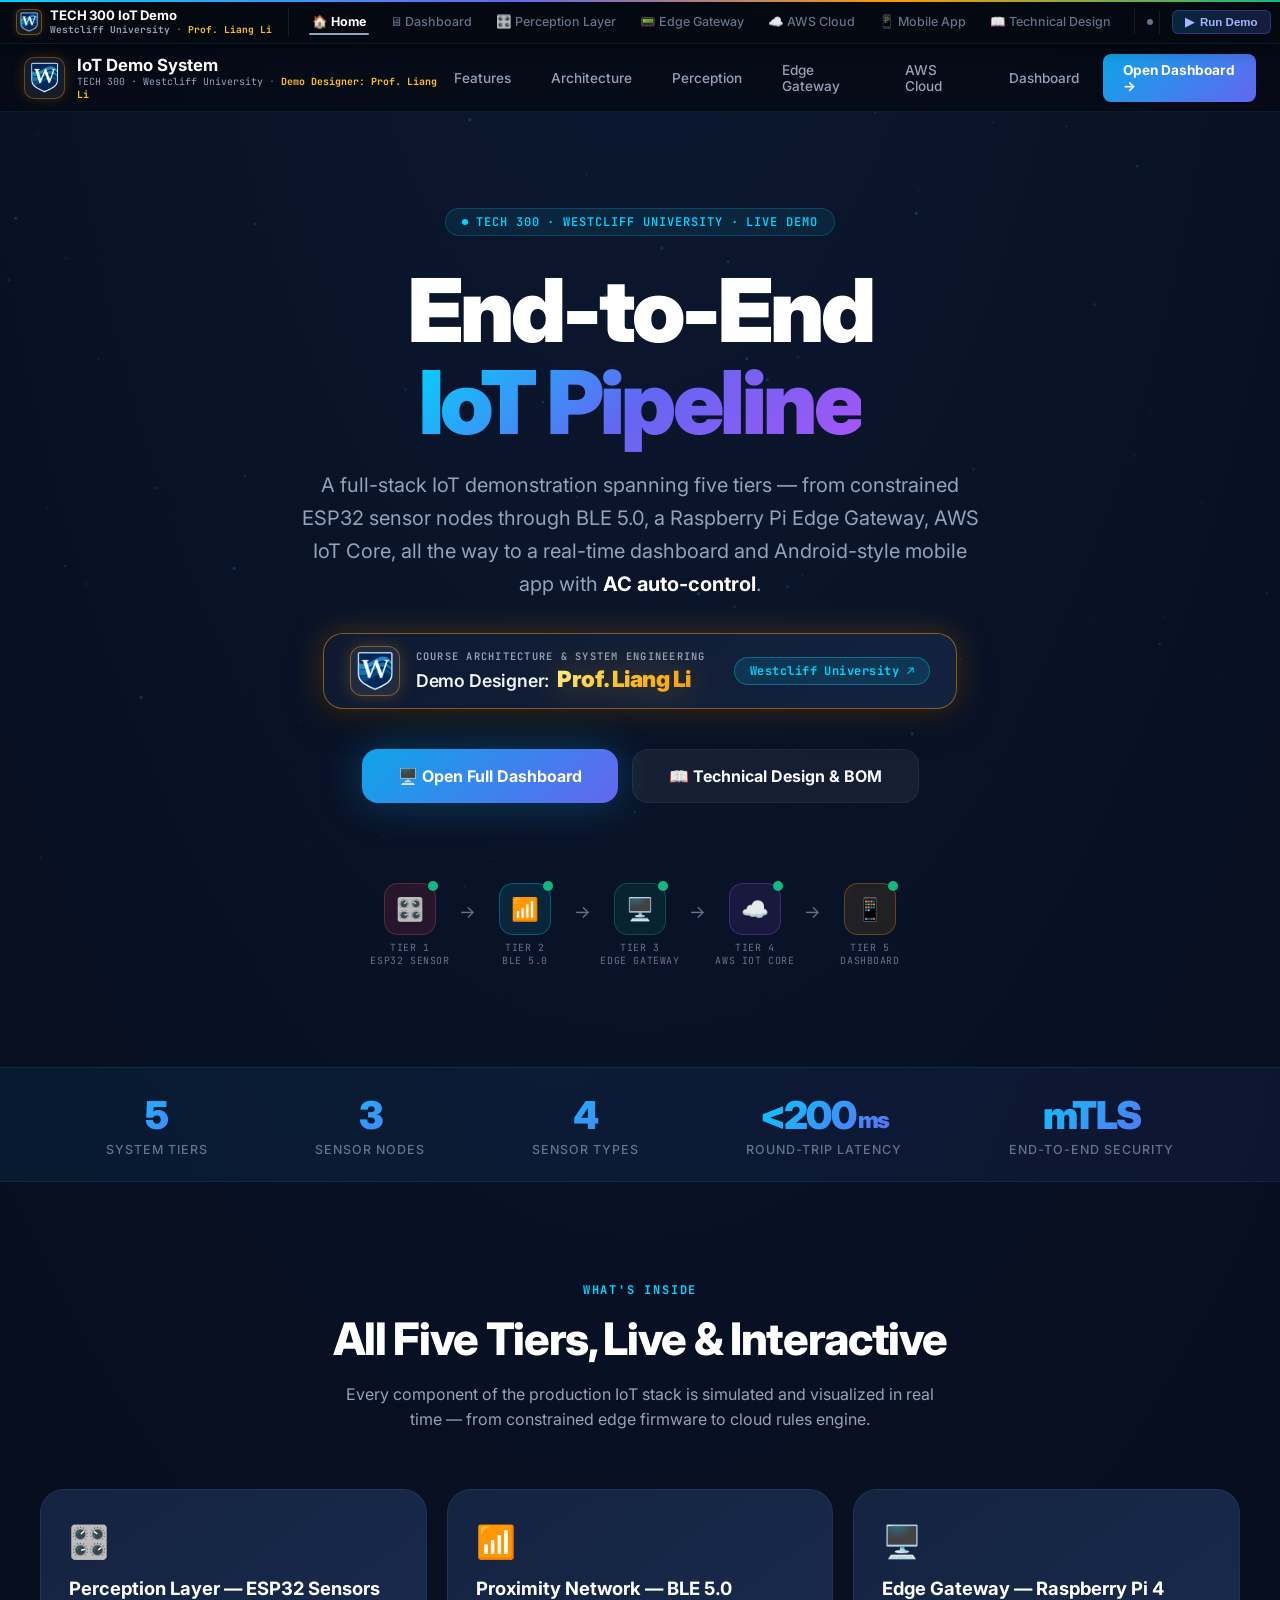
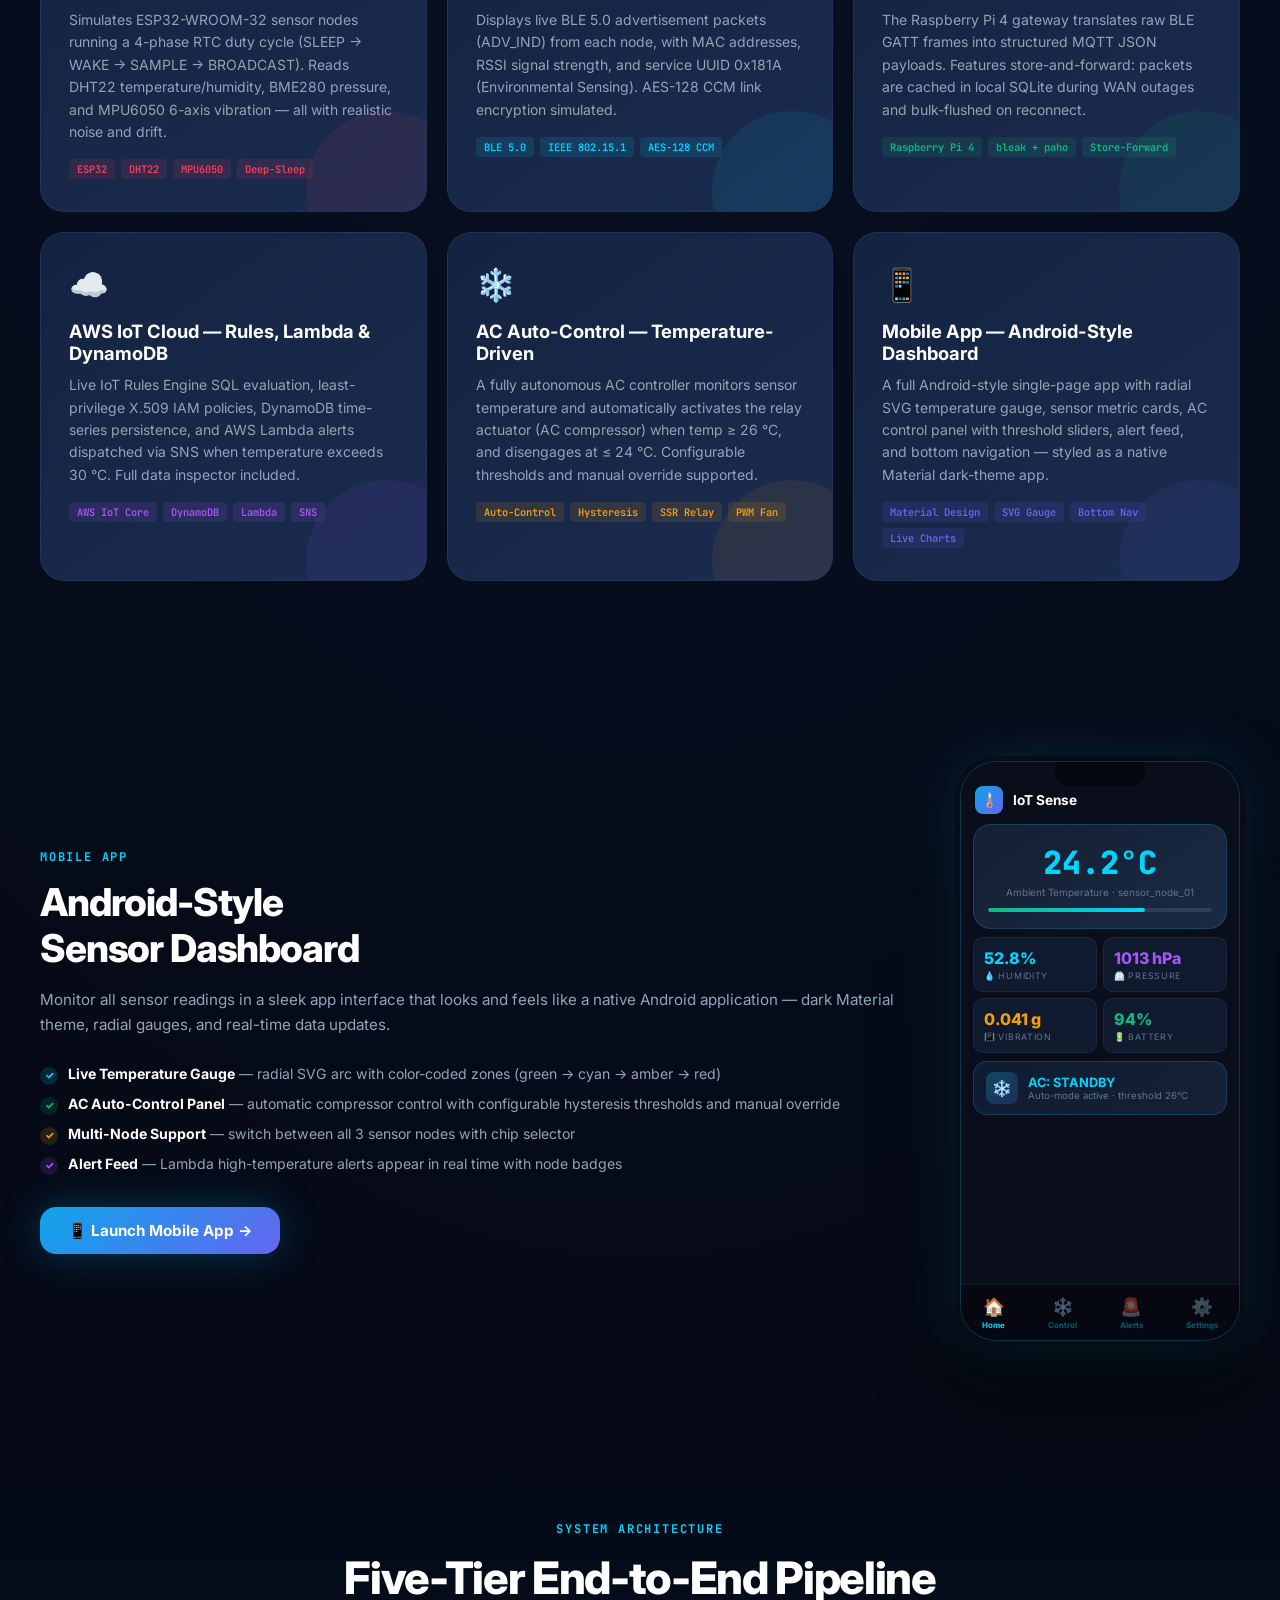
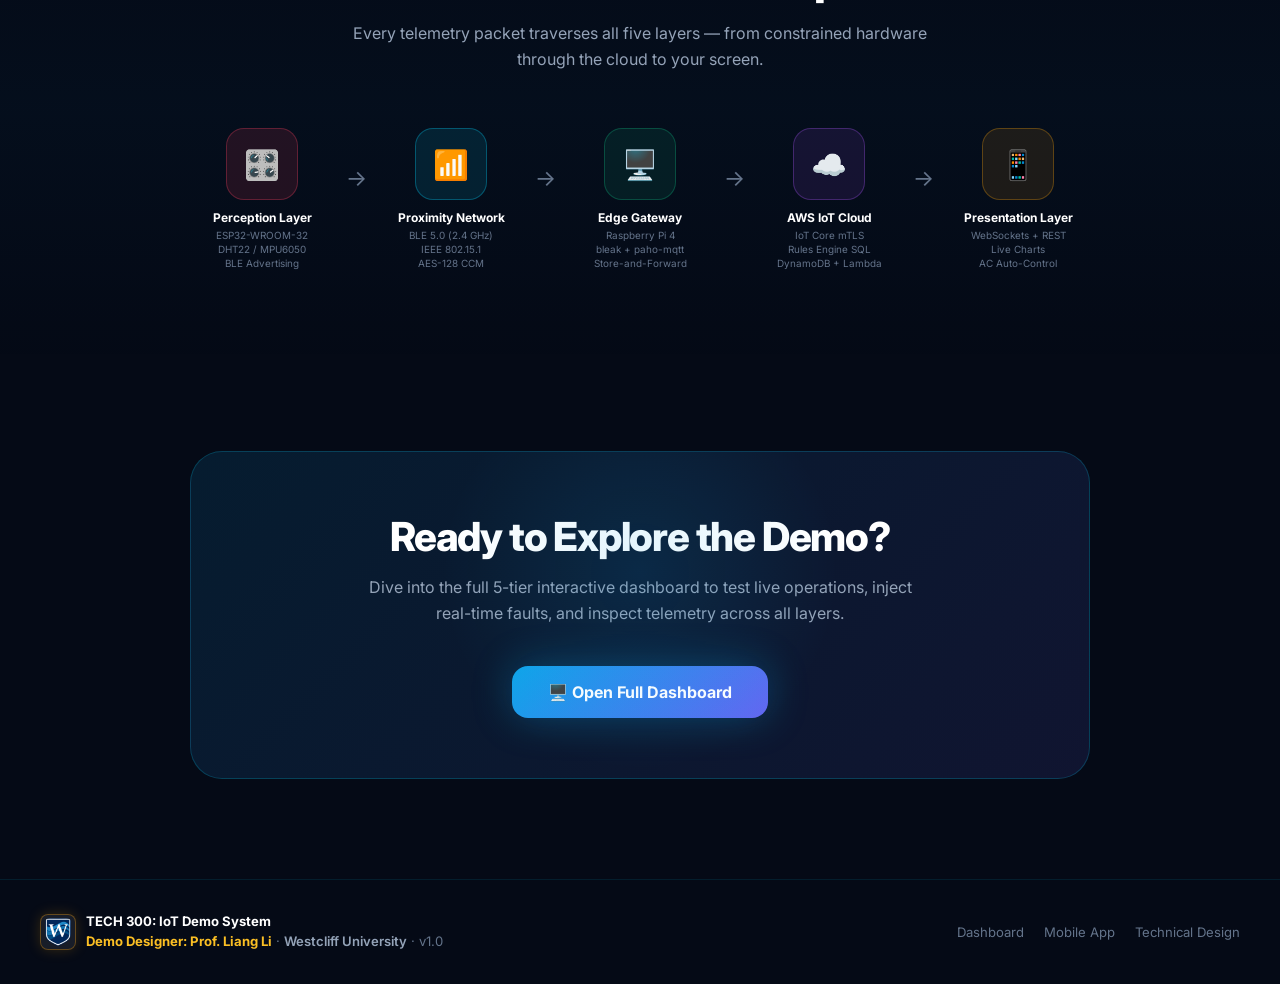
==== commit e064d84e: "Initial Release of End-to-End IoT Pipeline Demo" ====
--- a/index.html
+++ b/index.html
@@ -3,1206 +3,1468 @@
 <head>
   <meta charset="UTF-8">
   <meta name="viewport" content="width=device-width, initial-scale=1.0">
-  <title>TECH 300: End-to-End IoT Demo System | Westcliff University</title>
-  <meta name="description" content="End-to-End IoT Demonstration System - Sensors, BLE 5.0, Edge Gateway, AWS IoT Core, and Presentation Layer. Course reference by Professor Liang Li.">
+  <title>TECH 300 IoT Demo — Westcliff University</title>
+  <meta name="description" content="End-to-End IoT Demonstration System. ESP32 sensors → BLE 5.0 → Edge Gateway → AWS IoT Core → Real-time Dashboard & Mobile App. Course project by Professor Liang Li, TECH 300, Westcliff University.">
   <link rel="preconnect" href="https://fonts.googleapis.com">
   <link rel="preconnect" href="https://fonts.gstatic.com" crossorigin>
-  <link href="https://fonts.googleapis.com/css2?family=Inter:wght@400;500;600;700;800&family=JetBrains+Mono:wght@400;500;600;700&display=swap" rel="stylesheet">
-  <link rel="stylesheet" href="css/style.css">
+  <link href="https://fonts.googleapis.com/css2?family=Inter:wght@300;400;500;600;700;800;900&family=JetBrains+Mono:wght@400;500;600&display=swap" rel="stylesheet">
   <!-- Shared bus first so SimBus is available when sim engine auto-connects -->
   <script src="js/sim-bus.js"></script>
   <!-- Unified system nav bar -->
   <script src="js/nav-bar.js"></script>
+
+  <style>
+    /* ── Reset & Variables ─────────────────────────────────────────────── */
+    *, *::before, *::after { box-sizing: border-box; margin: 0; padding: 0; }
+    html { scroll-behavior: smooth; }
+
+    :root {
+      --bg-void:    #060b16;
+      --bg-dark:    #0a1222;
+      --bg-surface: #0f1a30;
+      --bg-card:    #142340;
+      --bg-elevated:#1a2c50;
+
+      --cyan:    #00d4ff;
+      --cyan-dim:#0096b8;
+      --emerald: #10b981;
+      --rose:    #f43f5e;
+      --amber:   #f59e0b;
+      --purple:  #a855f7;
+      --indigo:  #6366f1;
+
+      --border:      rgba(0,212,255,0.10);
+      --border-glow: rgba(0,212,255,0.20);
+      --border-card: rgba(99,120,170,0.14);
+
+      --text-main:  #f8fafc;
+      --text-muted: #94a3b8;
+      --text-dim:   #64748b;
+
+      --font-sans: 'Inter', -apple-system, sans-serif;
+      --font-mono: 'JetBrains Mono', monospace;
+
+      --radius-sm: 8px;
+      --radius-md: 16px;
+      --radius-lg: 24px;
+      --radius-xl: 32px;
+    }
+
+    body {
+      font-family: var(--font-sans);
+      background: radial-gradient(ellipse 110% 80% at 50% -10%, #0d1a33 0%, #081124 50%, #050a16 100%);
+      color: var(--text-main);
+      min-height: 100vh;
+      overflow-x: hidden;
+    }
+
+    /* ── Particle Canvas Background ────────────────────────────────────── */
+    #particle-canvas {
+      position: fixed;
+      inset: 0;
+      z-index: 0;
+      pointer-events: none;
+      opacity: 0.32;
+    }
+
+    /* ── Global layout helpers ──────────────────────────────────────────── */
+    .container {
+      max-width: 1200px;
+      margin: 0 auto;
+      padding: 0 24px;
+      position: relative;
+      z-index: 1;
+    }
+
+    a { color: inherit; text-decoration: none; }
+
+    /* ── Top Navigation ─────────────────────────────────────────────────── */
+    nav.topnav {
+      position: fixed;
+      top: 0; left: 0; right: 0;
+      z-index: 100;
+      padding: 0 24px;
+      height: 68px;
+      display: flex;
+      align-items: center;
+      justify-content: space-between;
+      background: rgba(5,8,16,0.7);
+      backdrop-filter: blur(20px);
+      border-bottom: 1px solid var(--border);
+      transition: background 0.3s;
+    }
+
+    .nav-brand {
+      display: flex;
+      align-items: center;
+      gap: 12px;
+    }
+    .nav-logo {
+      width: 42px; height: 42px;
+      border-radius: 10px;
+      background: rgba(255, 255, 255, 0.08);
+      border: 1px solid rgba(245, 158, 11, 0.35);
+      display: flex; align-items: center; justify-content: center;
+      padding: 4px;
+      box-shadow: 0 0 14px rgba(245, 158, 11, 0.2);
+    }
+    .nav-logo-img {
+      width: 100%;
+      height: 100%;
+      object-fit: contain;
+      border-radius: 6px;
+    }
+    .nav-name { font-size: 1.05rem; font-weight: 700; color: #fff; }
+    .nav-tag  { font-size: 0.62rem; color: var(--text-dim); font-family: var(--font-mono); }
+
+    .nav-links {
+      display: flex;
+      align-items: center;
+      gap: 8px;
+    }
+    .nav-link {
+      padding: 7px 16px;
+      border-radius: var(--radius-sm);
+      font-size: 0.85rem;
+      font-weight: 500;
+      color: var(--text-muted);
+      transition: color 0.2s, background 0.2s;
+      cursor: pointer;
+    }
+    .nav-link:hover { color: #fff; background: rgba(255,255,255,0.05); }
+    .nav-cta {
+      padding: 8px 20px;
+      border-radius: var(--radius-sm);
+      font-size: 0.85rem;
+      font-weight: 700;
+      background: linear-gradient(135deg, #0ea5e9, #6366f1);
+      color: #fff;
+      cursor: pointer;
+      border: none;
+      transition: opacity 0.2s, transform 0.15s;
+    }
+    .nav-cta:hover { opacity: 0.9; transform: translateY(-1px); }
+
+    /* ── Hero Section ───────────────────────────────────────────────────── */
+    section.hero {
+      min-height: 100vh;
+      display: flex;
+      flex-direction: column;
+      align-items: center;
+      justify-content: center;
+      padding: 120px 24px 80px;
+      text-align: center;
+      position: relative;
+      z-index: 1;
+    }
+
+    .hero-eyebrow {
+      display: inline-flex;
+      align-items: center;
+      gap: 8px;
+      background: rgba(0,212,255,0.08);
+      border: 1px solid var(--border-glow);
+      border-radius: 20px;
+      padding: 5px 16px;
+      font-size: 0.75rem;
+      font-family: var(--font-mono);
+      font-weight: 600;
+      color: var(--cyan);
+      letter-spacing: 0.08em;
+      margin-bottom: 28px;
+      animation: fadeUp 0.7s ease both;
+    }
+    .eyebrow-dot {
+      width: 6px; height: 6px;
+      border-radius: 50%;
+      background: var(--cyan);
+      animation: blink 1.5s infinite;
+    }
+    @keyframes blink { 0%,100%{opacity:1;} 50%{opacity:0.2;} }
+
+    .hero-title {
+      font-size: clamp(2.8rem, 7vw, 5.5rem);
+      font-weight: 900;
+      line-height: 1.05;
+      letter-spacing: -0.04em;
+      color: #fff;
+      margin-bottom: 20px;
+      animation: fadeUp 0.7s 0.1s ease both;
+    }
+    .hero-title .grad {
+      background: linear-gradient(135deg, var(--cyan) 0%, var(--indigo) 50%, var(--purple) 100%);
+      -webkit-background-clip: text;
+      -webkit-text-fill-color: transparent;
+      background-clip: text;
+    }
+
+    .hero-subtitle {
+      font-size: clamp(1rem, 2vw, 1.25rem);
+      color: var(--text-muted);
+      max-width: 680px;
+      line-height: 1.65;
+      margin: 0 auto 32px;
+      animation: fadeUp 0.7s 0.2s ease both;
+    }
+
+    /* ── Prominent Demo Designer Showcase Banner ───────────────────────── */
+    .hero-designer-banner {
+      display: inline-flex;
+      align-items: center;
+      gap: 16px;
+      background: linear-gradient(135deg, rgba(15, 26, 48, 0.95) 0%, rgba(20, 35, 64, 0.95) 100%);
+      border: 1px solid rgba(245, 158, 11, 0.5);
+      border-radius: 20px;
+      padding: 12px 26px;
+      margin: 0 auto 40px;
+      box-shadow: 0 0 32px rgba(245, 158, 11, 0.24), 0 8px 32px rgba(0, 0, 0, 0.5);
+      backdrop-filter: blur(16px);
+      animation: fadeUp 0.7s 0.25s ease both;
+      position: relative;
+      overflow: hidden;
+      max-width: 92vw;
+      text-align: left;
+    }
+    .hero-designer-banner::before {
+      content: '';
+      position: absolute;
+      top: 0; left: -100%;
+      width: 100%; height: 100%;
+      background: linear-gradient(90deg, transparent, rgba(245, 158, 11, 0.18), transparent);
+      animation: designerShine 4.5s infinite;
+      pointer-events: none;
+    }
+    @keyframes designerShine {
+      0% { left: -100%; }
+      22%, 100% { left: 100%; }
+    }
+    .hdb-crest {
+      width: 50px;
+      height: 50px;
+      border-radius: 12px;
+      background: rgba(255, 255, 255, 0.08);
+      border: 1px solid rgba(245, 158, 11, 0.45);
+      display: flex;
+      align-items: center;
+      justify-content: center;
+      padding: 4px;
+      flex-shrink: 0;
+      box-shadow: 0 0 16px rgba(245, 158, 11, 0.25);
+      text-decoration: none;
+      transition: all 0.2s ease;
+      cursor: pointer;
+    }
+    .hdb-crest:hover {
+      border-color: #fbbf24;
+      transform: scale(1.06);
+      box-shadow: 0 0 20px rgba(245, 158, 11, 0.45);
+    }
+    .hdb-crest img {
+      width: 100%;
+      height: 100%;
+      object-fit: contain;
+      border-radius: 8px;
+    }
+    .hdb-details {
+      display: flex;
+      flex-direction: column;
+    }
+    .hdb-tagline {
+      font-size: 0.65rem;
+      font-family: var(--font-mono);
+      color: #94a3b8;
+      text-transform: uppercase;
+      letter-spacing: 0.12em;
+      font-weight: 600;
+      margin-bottom: 2px;
+    }
+    .hdb-lead {
+      display: flex;
+      align-items: baseline;
+      gap: 8px;
+      flex-wrap: wrap;
+    }
+    .hdb-role {
+      font-size: 1.1rem;
+      font-weight: 600;
+      color: #f1f5f9;
+      letter-spacing: -0.01em;
+    }
+    .hdb-name {
+      font-size: 1.4rem;
+      font-weight: 900;
+      background: linear-gradient(135deg, #fef08a 0%, #fbbf24 50%, #f59e0b 100%);
+      -webkit-background-clip: text;
+      -webkit-text-fill-color: transparent;
+      background-clip: text;
+      letter-spacing: -0.02em;
+      filter: drop-shadow(0 0 16px rgba(245, 158, 11, 0.45));
+    }
+    .hdb-affiliation {
+      font-size: 0.75rem;
+      font-family: var(--font-mono);
+      color: var(--cyan);
+      background: rgba(0, 212, 255, 0.12);
+      border: 1px solid rgba(0, 212, 255, 0.35);
+      border-radius: 999px;
+      padding: 5px 15px;
+      font-weight: 700;
+      letter-spacing: 0.04em;
+      margin-left: 12px;
+      flex-shrink: 0;
+      text-decoration: none;
+      cursor: pointer;
+      display: inline-flex;
+      align-items: center;
+      gap: 5px;
+      transition: all 0.2s ease;
+    }
+    .hdb-affiliation:hover {
+      background: rgba(0, 212, 255, 0.25);
+      border-color: var(--cyan);
+      color: #fff;
+      transform: translateY(-1px);
+      box-shadow: 0 0 16px rgba(0, 212, 255, 0.4);
+    }
+    @media (max-width: 640px) {
+      .hero-designer-banner { flex-direction: column; text-align: center; gap: 10px; }
+      .hdb-lead { justify-content: center; }
+      .hdb-affiliation { margin-left: 0; }
+    }
+
+    .hero-cta-group {
+      display: flex;
+      gap: 14px;
+      justify-content: center;
+      flex-wrap: wrap;
+      margin-bottom: 60px;
+      animation: fadeUp 0.7s 0.3s ease both;
+    }
+
+    .btn-primary-hero {
+      display: inline-flex;
+      align-items: center;
+      gap: 10px;
+      padding: 16px 36px;
+      border-radius: var(--radius-md);
+      font-size: 1rem;
+      font-weight: 700;
+      background: linear-gradient(135deg, #0ea5e9 0%, #6366f1 100%);
+      color: #fff;
+      border: none;
+      cursor: pointer;
+      transition: transform 0.2s, box-shadow 0.2s;
+      box-shadow: 0 0 40px rgba(14,165,233,0.3);
+      text-decoration: none;
+    }
+    .btn-primary-hero:hover {
+      transform: translateY(-3px);
+      box-shadow: 0 8px 40px rgba(14,165,233,0.45);
+    }
+    .btn-primary-hero:active { transform: translateY(-1px); }
+
+    .btn-secondary-hero {
+      display: inline-flex;
+      align-items: center;
+      gap: 10px;
+      padding: 16px 36px;
+      border-radius: var(--radius-md);
+      font-size: 1rem;
+      font-weight: 700;
+      background: rgba(255,255,255,0.05);
+      color: var(--text-main);
+      border: 1.5px solid var(--border-card);
+      cursor: pointer;
+      transition: transform 0.2s, background 0.2s, border-color 0.2s;
+      text-decoration: none;
+    }
+    .btn-secondary-hero:hover {
+      transform: translateY(-3px);
+      background: rgba(255,255,255,0.09);
+      border-color: var(--border-glow);
+    }
+
+    /* ── Architecture flow strip ────────────────────────────────────────── */
+    .arch-strip {
+      display: flex;
+      align-items: center;
+      justify-content: center;
+      gap: 0;
+      flex-wrap: wrap;
+      row-gap: 12px;
+      padding: 20px 0;
+      animation: fadeUp 0.7s 0.4s ease both;
+    }
+
+    .arch-node {
+      display: flex;
+      flex-direction: column;
+      align-items: center;
+      gap: 6px;
+      min-width: 90px;
+    }
+    .arch-icon {
+      width: 52px; height: 52px;
+      border-radius: 14px;
+      display: flex; align-items: center; justify-content: center;
+      font-size: 1.4rem;
+      border: 1px solid;
+      position: relative;
+    }
+    .arch-label {
+      font-size: 0.62rem;
+      font-family: var(--font-mono);
+      color: var(--text-dim);
+      text-align: center;
+      letter-spacing: 0.06em;
+      text-transform: uppercase;
+    }
+
+    .arch-arrow {
+      font-size: 1.1rem;
+      color: var(--text-dim);
+      padding: 0 4px;
+      margin-bottom: 26px;
+    }
+
+    .arch-icon.t1 { background: rgba(244,63,94,0.12); border-color: rgba(244,63,94,0.3); }
+    .arch-icon.t2 { background: rgba(0,212,255,0.10); border-color: rgba(0,212,255,0.3); }
+    .arch-icon.t3 { background: rgba(16,185,129,0.10); border-color: rgba(16,185,129,0.3); }
+    .arch-icon.t4 { background: rgba(168,85,247,0.10); border-color: rgba(168,85,247,0.3); }
+    .arch-icon.t5 { background: rgba(245,158,11,0.10); border-color: rgba(245,158,11,0.3); }
+
+    /* Animated dot on each arch-icon */
+    .arch-icon::after {
+      content: '';
+      position: absolute;
+      top: -3px; right: -3px;
+      width: 10px; height: 10px;
+      border-radius: 50%;
+      background: var(--emerald);
+      animation: blink 2s infinite;
+    }
+
+    @keyframes fadeUp {
+      from { opacity: 0; transform: translateY(20px); }
+      to   { opacity: 1; transform: translateY(0); }
+    }
+
+    /* ── Live stats ribbon ──────────────────────────────────────────────── */
+    .stats-ribbon {
+      background: linear-gradient(90deg, rgba(14,165,233,0.08) 0%, rgba(99,102,241,0.08) 100%);
+      border-top: 1px solid var(--border);
+      border-bottom: 1px solid var(--border);
+      padding: 24px 0;
+      position: relative;
+      z-index: 1;
+    }
+    .stats-inner {
+      max-width: 1200px;
+      margin: 0 auto;
+      padding: 0 24px;
+      display: flex;
+      justify-content: space-around;
+      align-items: center;
+      flex-wrap: wrap;
+      gap: 24px;
+    }
+    .stat-item { text-align: center; }
+    .stat-number {
+      font-size: 2.4rem;
+      font-weight: 900;
+      letter-spacing: -0.04em;
+      background: linear-gradient(135deg, var(--cyan), var(--indigo));
+      -webkit-background-clip: text;
+      -webkit-text-fill-color: transparent;
+      background-clip: text;
+    }
+    .stat-label {
+      font-size: 0.78rem;
+      color: var(--text-dim);
+      margin-top: 4px;
+      font-weight: 500;
+      text-transform: uppercase;
+      letter-spacing: 0.08em;
+    }
+
+    /* ── Feature cards grid ─────────────────────────────────────────────── */
+    section.features {
+      padding: 100px 24px;
+      position: relative;
+      z-index: 1;
+    }
+
+    .section-eyebrow {
+      text-align: center;
+      font-size: 0.75rem;
+      font-family: var(--font-mono);
+      font-weight: 700;
+      letter-spacing: 0.15em;
+      color: var(--cyan);
+      text-transform: uppercase;
+      margin-bottom: 14px;
+    }
+
+    .section-title {
+      text-align: center;
+      font-size: clamp(1.8rem, 4vw, 2.8rem);
+      font-weight: 800;
+      letter-spacing: -0.03em;
+      color: #fff;
+      margin-bottom: 16px;
+    }
+    .section-desc {
+      text-align: center;
+      font-size: 1rem;
+      color: var(--text-muted);
+      max-width: 600px;
+      margin: 0 auto 56px;
+      line-height: 1.6;
+    }
+
+    .features-grid {
+      display: grid;
+      grid-template-columns: repeat(auto-fit, minmax(320px, 1fr));
+      gap: 20px;
+      max-width: 1200px;
+      margin: 0 auto;
+    }
+
+    .feature-card {
+      background: linear-gradient(145deg, var(--bg-card), var(--bg-elevated));
+      border: 1px solid var(--border-card);
+      border-radius: var(--radius-lg);
+      padding: 32px 28px;
+      position: relative;
+      overflow: hidden;
+      transition: transform 0.25s cubic-bezier(0.4,0,0.2,1),
+                  border-color 0.25s,
+                  box-shadow 0.25s;
+      cursor: default;
+    }
+    .feature-card:hover {
+      transform: translateY(-6px);
+      border-color: var(--border-glow);
+      box-shadow: 0 20px 60px rgba(0,0,0,0.4), 0 0 40px rgba(0,212,255,0.06);
+    }
+
+    /* Top gradient line on hover */
+    .feature-card::before {
+      content: '';
+      position: absolute;
+      top: 0; left: 0; right: 0;
+      height: 2px;
+      border-radius: 2px 2px 0 0;
+      opacity: 0;
+      transition: opacity 0.3s;
+    }
+    .feature-card:hover::before { opacity: 1; }
+    .feature-card.fc-cyan::before   { background: linear-gradient(90deg, transparent, var(--cyan), transparent); }
+    .feature-card.fc-emerald::before{ background: linear-gradient(90deg, transparent, var(--emerald), transparent); }
+    .feature-card.fc-purple::before { background: linear-gradient(90deg, transparent, var(--purple), transparent); }
+    .feature-card.fc-amber::before  { background: linear-gradient(90deg, transparent, var(--amber), transparent); }
+    .feature-card.fc-rose::before   { background: linear-gradient(90deg, transparent, var(--rose), transparent); }
+    .feature-card.fc-indigo::before { background: linear-gradient(90deg, transparent, var(--indigo), transparent); }
+
+    /* Background glow blob */
+    .feature-card::after {
+      content: '';
+      position: absolute;
+      bottom: -60px; right: -40px;
+      width: 160px; height: 160px;
+      border-radius: 50%;
+      pointer-events: none;
+      opacity: 0.08;
+      transition: opacity 0.3s;
+    }
+    .feature-card:hover::after { opacity: 0.14; }
+    .feature-card.fc-cyan::after   { background: var(--cyan); }
+    .feature-card.fc-emerald::after{ background: var(--emerald); }
+    .feature-card.fc-purple::after { background: var(--purple); }
+    .feature-card.fc-amber::after  { background: var(--amber); }
+    .feature-card.fc-rose::after   { background: var(--rose); }
+    .feature-card.fc-indigo::after { background: var(--indigo); }
+
+    .fc-icon {
+      font-size: 2rem;
+      margin-bottom: 16px;
+      display: block;
+    }
+    .fc-title {
+      font-size: 1.15rem;
+      font-weight: 700;
+      color: #fff;
+      margin-bottom: 10px;
+    }
+    .fc-desc {
+      font-size: 0.875rem;
+      color: var(--text-muted);
+      line-height: 1.6;
+      margin-bottom: 16px;
+    }
+    .fc-tags {
+      display: flex;
+      flex-wrap: wrap;
+      gap: 6px;
+    }
+    .fc-tag {
+      font-size: 0.65rem;
+      font-family: var(--font-mono);
+      font-weight: 600;
+      padding: 3px 8px;
+      border-radius: 4px;
+    }
+    .fc-tag.cyan   { background: rgba(0,212,255,0.12); color: var(--cyan); }
+    .fc-tag.emerald{ background: rgba(16,185,129,0.12); color: var(--emerald); }
+    .fc-tag.purple { background: rgba(168,85,247,0.12); color: var(--purple); }
+    .fc-tag.amber  { background: rgba(245,158,11,0.12); color: var(--amber); }
+    .fc-tag.rose   { background: rgba(244,63,94,0.12); color: var(--rose); }
+    .fc-tag.indigo { background: rgba(99,102,241,0.12); color: var(--indigo); }
+
+    /* ── App preview section ────────────────────────────────────────────── */
+    section.app-preview {
+      padding: 80px 24px 100px;
+      position: relative;
+      z-index: 1;
+    }
+
+    .preview-flex {
+      max-width: 1200px;
+      margin: 0 auto;
+      display: flex;
+      align-items: center;
+      gap: 60px;
+      flex-wrap: wrap;
+    }
+
+    .preview-info { flex: 1; min-width: 300px; }
+    .preview-title {
+      font-size: clamp(1.6rem, 3.5vw, 2.4rem);
+      font-weight: 800;
+      letter-spacing: -0.03em;
+      color: #fff;
+      margin-bottom: 16px;
+      line-height: 1.2;
+    }
+    .preview-desc {
+      font-size: 0.95rem;
+      color: var(--text-muted);
+      line-height: 1.65;
+      margin-bottom: 28px;
+    }
+
+    .preview-bullets { list-style: none; margin-bottom: 32px; display: flex; flex-direction: column; gap: 10px; }
+    .preview-bullets li {
+      display: flex;
+      align-items: flex-start;
+      gap: 10px;
+      font-size: 0.88rem;
+      color: var(--text-muted);
+    }
+    .bullet-dot {
+      width: 18px; height: 18px;
+      border-radius: 50%;
+      flex-shrink: 0;
+      margin-top: 2px;
+      display: flex; align-items: center; justify-content: center;
+      font-size: 0.65rem;
+      font-weight: 800;
+    }
+    .bullet-dot.c { background: rgba(0,212,255,0.15); color: var(--cyan); }
+    .bullet-dot.e { background: rgba(16,185,129,0.15); color: var(--emerald); }
+    .bullet-dot.a { background: rgba(245,158,11,0.15); color: var(--amber); }
+    .bullet-dot.p { background: rgba(168,85,247,0.15); color: var(--purple); }
+
+    /* Simulated phone preview */
+    .preview-phone {
+      flex-shrink: 0;
+      width: 280px;
+      height: 580px;
+      background: #0a0e1a;
+      border-radius: 36px;
+      border: 1.5px solid rgba(0,212,255,0.2);
+      box-shadow:
+        0 0 0 5px #060c18,
+        0 0 60px rgba(0,212,255,0.15),
+        0 40px 80px rgba(0,0,0,0.6);
+      position: relative;
+      overflow: hidden;
+      display: flex;
+      flex-direction: column;
+    }
+    .preview-phone::before {
+      content: '';
+      position: absolute;
+      top: 0; left: 50%;
+      transform: translateX(-50%);
+      width: 90px; height: 24px;
+      background: #04080f;
+      border-radius: 0 0 14px 14px;
+      z-index: 10;
+    }
+
+    .pph-appbar {
+      height: 52px;
+      background: rgba(10,14,26,0.9);
+      display: flex;
+      align-items: center;
+      padding: 0 14px;
+      gap: 10px;
+      padding-top: 24px;
+      flex-shrink: 0;
+    }
+    .pph-icon {
+      width: 28px; height: 28px;
+      border-radius: 8px;
+      background: linear-gradient(135deg, #0ea5e9, #6366f1);
+      display: flex; align-items: center; justify-content: center;
+      font-size: 0.85rem;
+    }
+    .pph-title { font-size: 0.85rem; font-weight: 700; color: #fff; }
+
+    .pph-content { flex: 1; padding: 10px 12px; display: flex; flex-direction: column; gap: 8px; }
+
+    /* Mini gauge in preview */
+    .pph-gauge {
+      background: linear-gradient(145deg, #141f33, #1a2a44);
+      border: 1px solid rgba(0,200,255,0.2);
+      border-radius: 18px;
+      padding: 16px 14px;
+      text-align: center;
+    }
+    .pph-temp {
+      font-size: 2rem;
+      font-weight: 900;
+      color: var(--cyan);
+      font-family: var(--font-mono);
+    }
+    .pph-temp-lbl { font-size: 0.62rem; color: var(--text-dim); margin-top: 2px; }
+    .pph-gauge-bar {
+      height: 4px;
+      background: rgba(255,255,255,0.1);
+      border-radius: 2px;
+      margin-top: 10px;
+      overflow: hidden;
+    }
+    .pph-gauge-fill {
+      height: 100%;
+      width: 70%;
+      background: linear-gradient(90deg, var(--emerald), var(--cyan));
+      border-radius: 2px;
+      animation: widthPulse 3s ease-in-out infinite;
+    }
+    @keyframes widthPulse {
+      0%,100%{width:65%} 50%{width:75%}
+    }
+
+    .pph-grid {
+      display: grid;
+      grid-template-columns: 1fr 1fr;
+      gap: 6px;
+    }
+    .pph-card {
+      background: rgba(17,31,53,0.8);
+      border: 1px solid rgba(99,120,170,0.15);
+      border-radius: 10px;
+      padding: 10px;
+    }
+    .pph-card-val  { font-size: 1rem; font-weight: 800; }
+    .pph-card-lbl  { font-size: 0.55rem; color: var(--text-dim); margin-top: 2px; text-transform: uppercase; letter-spacing: 0.08em; }
+
+    /* Mini AC card in preview */
+    .pph-ac {
+      background: linear-gradient(145deg, #0f1c32, #162036);
+      border: 1px solid rgba(0,200,255,0.2);
+      border-radius: 14px;
+      padding: 10px 12px;
+      display: flex;
+      align-items: center;
+      gap: 10px;
+    }
+    .pph-ac-icon {
+      width: 32px; height: 32px;
+      border-radius: 8px;
+      background: linear-gradient(135deg, rgba(6,182,212,0.3), rgba(99,102,241,0.2));
+      display: flex; align-items: center; justify-content: center;
+      font-size: 1rem;
+      animation: acGlow 2s ease-in-out infinite;
+    }
+    @keyframes acGlow {
+      0%,100%{box-shadow:0 0 8px rgba(6,182,212,0.3)}
+      50%{box-shadow:0 0 20px rgba(6,182,212,0.6)}
+    }
+    .pph-ac-info { flex: 1; }
+    .pph-ac-val  { font-size: 0.8rem; font-weight: 700; color: var(--cyan); }
+    .pph-ac-lbl  { font-size: 0.6rem; color: var(--text-dim); }
+
+    .pph-bottomnav {
+      height: 56px;
+      background: rgba(5,8,16,0.9);
+      border-top: 1px solid rgba(99,120,170,0.15);
+      display: flex;
+      align-items: center;
+      justify-content: space-around;
+      flex-shrink: 0;
+    }
+    .pph-nav-item {
+      display: flex;
+      flex-direction: column;
+      align-items: center;
+      gap: 3px;
+      font-size: 1.1rem;
+      opacity: 0.4;
+    }
+    .pph-nav-item.active { opacity: 1; }
+    .pph-nav-lbl { font-size: 0.5rem; color: var(--cyan); font-weight: 700; }
+
+    /* ── Pipeline section ───────────────────────────────────────────────── */
+    section.pipeline {
+      padding: 80px 24px 100px;
+      position: relative;
+      z-index: 1;
+      background: linear-gradient(180deg, transparent, rgba(14,165,233,0.03) 50%, transparent);
+    }
+
+    .pipeline-flow {
+      max-width: 1000px;
+      margin: 0 auto;
+      display: flex;
+      align-items: center;
+      justify-content: center;
+      flex-wrap: wrap;
+      gap: 0;
+      row-gap: 20px;
+    }
+
+    .pipeline-step {
+      display: flex;
+      flex-direction: column;
+      align-items: center;
+      text-align: center;
+      width: 160px;
+    }
+
+    .pipeline-icon-box {
+      width: 72px; height: 72px;
+      border-radius: 18px;
+      display: flex; align-items: center; justify-content: center;
+      font-size: 1.8rem;
+      margin-bottom: 10px;
+      border: 1px solid;
+      position: relative;
+      transition: transform 0.2s;
+    }
+    .pipeline-icon-box:hover { transform: scale(1.08); }
+
+    .ps1 { background:rgba(244,63,94,0.12); border-color:rgba(244,63,94,0.3); }
+    .ps2 { background:rgba(0,212,255,0.10); border-color:rgba(0,212,255,0.3); }
+    .ps3 { background:rgba(16,185,129,0.10);border-color:rgba(16,185,129,0.3); }
+    .ps4 { background:rgba(168,85,247,0.10);border-color:rgba(168,85,247,0.3); }
+    .ps5 { background:rgba(245,158,11,0.10); border-color:rgba(245,158,11,0.3); }
+
+    .pipeline-step-title { font-size: 0.75rem; font-weight: 700; color: #fff; margin-bottom: 4px; }
+    .pipeline-step-sub   { font-size: 0.62rem; color: var(--text-dim); line-height: 1.4; }
+
+    .pipeline-arrow {
+      font-size: 1.4rem;
+      color: var(--text-dim);
+      padding: 0 4px;
+      margin-bottom: 44px;
+      flex-shrink: 0;
+      animation: arrowPulse 1.8s ease-in-out infinite;
+    }
+    @keyframes arrowPulse {
+      0%,100%{opacity:0.3;transform:translateX(0)}
+      50%{opacity:0.8;transform:translateX(4px)}
+    }
+
+    /* ── CTA Section ────────────────────────────────────────────────────── */
+    section.cta-section {
+      padding: 80px 24px 100px;
+      position: relative;
+      z-index: 1;
+    }
+    .cta-card {
+      max-width: 900px;
+      margin: 0 auto;
+      background: linear-gradient(135deg, rgba(14,165,233,0.12) 0%, rgba(99,102,241,0.12) 100%);
+      border: 1px solid var(--border-glow);
+      border-radius: var(--radius-xl);
+      padding: 60px 40px;
+      text-align: center;
+      position: relative;
+      overflow: hidden;
+    }
+    .cta-card::before {
+      content: '';
+      position: absolute;
+      top: -80px; left: 50%;
+      transform: translateX(-50%);
+      width: 400px; height: 400px;
+      background: radial-gradient(circle, rgba(14,165,233,0.12) 0%, transparent 70%);
+      pointer-events: none;
+    }
+    .cta-title {
+      font-size: clamp(1.6rem, 3.5vw, 2.5rem);
+      font-weight: 800;
+      letter-spacing: -0.03em;
+      color: #fff;
+      margin-bottom: 14px;
+    }
+    .cta-desc {
+      font-size: 1rem;
+      color: var(--text-muted);
+      max-width: 560px;
+      margin: 0 auto 40px;
+      line-height: 1.6;
+    }
+    .cta-btns {
+      display: flex;
+      gap: 14px;
+      justify-content: center;
+      flex-wrap: wrap;
+    }
+
+    /* ── Footer ─────────────────────────────────────────────────────────── */
+    footer {
+      border-top: 1px solid var(--border);
+      padding: 32px 24px;
+      position: relative;
+      z-index: 1;
+    }
+    .footer-inner {
+      max-width: 1200px;
+      margin: 0 auto;
+      display: flex;
+      align-items: center;
+      justify-content: space-between;
+      flex-wrap: wrap;
+      gap: 16px;
+    }
+    .footer-brand {
+      display: flex;
+      align-items: center;
+      gap: 10px;
+    }
+    .footer-text {
+      font-size: 0.82rem;
+      color: var(--text-dim);
+      line-height: 1.5;
+    }
+    .footer-links {
+      display: flex;
+      gap: 20px;
+    }
+    .footer-link {
+      font-size: 0.82rem;
+      color: var(--text-dim);
+      cursor: pointer;
+      transition: color 0.2s;
+    }
+    .footer-link:hover { color: var(--cyan); }
+
+    /* ── Responsive ──────────────────────────────────────────────────────── */
+    @media (max-width: 768px) {
+      .nav-links { display: none; }
+      .preview-phone { display: none; }
+      .arch-arrow, .pipeline-arrow { display: none; }
+      .arch-strip { gap: 12px; }
+      .cta-card { padding: 40px 24px; }
+    }
+
+    /* ── Scroll reveal animation ─────────────────────────────────────────── */
+    .reveal {
+      opacity: 0;
+      transform: translateY(28px);
+      transition: opacity 0.65s ease, transform 0.65s ease;
+    }
+    .reveal.visible {
+      opacity: 1;
+      transform: translateY(0);
+    }
+  </style>
 </head>
 <body>
 
-  <!-- Top Application Header -->
-  <header class="app-header">
-    <div class="header-inner">
-      <div class="brand-section">
-        <div class="brand-icon">
-          <img src="assets/images/westcliff_icon_192.png" alt="Westcliff University Logo">
+  <!-- Particle canvas background -->
+  <canvas id="particle-canvas"></canvas>
+
+  <!-- ═══════════════════ TOP NAV ═══════════════════════════════════════ -->
+  <nav class="topnav">
+    <div class="nav-brand">
+      <div class="nav-logo">
+        <img src="assets/images/westcliff_icon_192.png" alt="Westcliff University Logo" class="nav-logo-img">
+      </div>
+      <div>
+        <div class="nav-name">IoT Demo System</div>
+        <div class="nav-tag"><span style="color:#94a3b8;">TECH 300 · Westcliff University</span> · <span style="color:#fbbf24; font-weight:700;">Demo Designer: Prof. Liang Li</span></div>
+      </div>
+    </div>
+    <div class="nav-links">
+      <a class="nav-link" href="#features">Features</a>
+      <a class="nav-link" href="#pipeline">Architecture</a>
+      <a class="nav-link" href="perception.html">Perception</a>
+      <a class="nav-link" href="gateway.html">Edge Gateway</a>
+      <a class="nav-link" href="aws-cloud.html">AWS Cloud</a>
+      <a class="nav-link" href="dashboard.html">Dashboard</a>
+      <a class="nav-cta" href="dashboard.html">Open Dashboard →</a>
+    </div>
+  </nav>
+
+  <!-- ═══════════════════ HERO ══════════════════════════════════════════ -->
+  <section class="hero">
+    <div class="hero-eyebrow">
+      <span class="eyebrow-dot"></span>
+      TECH 300 · WESTCLIFF UNIVERSITY · LIVE DEMO
+    </div>
+
+    <h1 class="hero-title">
+      End-to-End<br>
+      <span class="grad">IoT Pipeline</span>
+    </h1>
+
+    <p class="hero-subtitle">
+      A full-stack IoT demonstration spanning five tiers — from constrained ESP32 sensor nodes
+      through BLE 5.0, a Raspberry Pi Edge Gateway, AWS IoT Core, all the way to a real-time
+      dashboard and Android-style mobile app with <strong style="color:#fff">AC auto-control</strong>.
+    </p>
+
+    <!-- ── Prominent Demo Designer Showcase Banner ── -->
+    <div class="hero-designer-banner">
+      <a href="https://www.westcliff.edu" target="_blank" rel="noopener noreferrer" class="hdb-crest" title="Visit Westcliff University (www.westcliff.edu)">
+        <img src="assets/images/westcliff_icon_192.png" alt="Westcliff University Emblem">
+      </a>
+      <div class="hdb-details">
+        <div class="hdb-tagline">Course Architecture &amp; System Engineering</div>
+        <div class="hdb-lead">
+          <span class="hdb-role">Demo Designer:</span>
+          <span class="hdb-name">Prof. Liang Li</span>
         </div>
-        <div class="brand-info">
-          <h1>
-            TECH 300: IoT Demo System 
-            <span class="badge">v1.0 LIVE</span>
-          </h1>
-          <div class="brand-subtitle">
-            <span class="univ-tag">Westcliff University</span>
-            <span class="sep">•</span>
-            <span class="prof-badge">Course Director &amp; Lead Architect: <strong>Prof. Liang Li</strong></span>
-          </div>
+      </div>
+      <a href="https://www.westcliff.edu" target="_blank" rel="noopener noreferrer" class="hdb-affiliation" title="Visit Westcliff University (www.westcliff.edu)">
+        Westcliff University ↗
+      </a>
+    </div>
+
+    <div class="hero-cta-group">
+      <a href="dashboard.html" class="btn-primary-hero">
+        🖥️ Open Full Dashboard
+      </a>
+      <a href="design.html" class="btn-secondary-hero">
+        📖 Technical Design &amp; BOM
+      </a>
+    </div>
+
+    <!-- Architecture strip -->
+    <div class="arch-strip">
+      <div class="arch-node">
+        <div class="arch-icon t1">🎛️</div>
+        <div class="arch-label">Tier 1<br>ESP32 Sensor</div>
+      </div>
+      <div class="arch-arrow">→</div>
+      <div class="arch-node">
+        <div class="arch-icon t2">📶</div>
+        <div class="arch-label">Tier 2<br>BLE 5.0</div>
+      </div>
+      <div class="arch-arrow">→</div>
+      <div class="arch-node">
+        <div class="arch-icon t3">🖥️</div>
+        <div class="arch-label">Tier 3<br>Edge Gateway</div>
+      </div>
+      <div class="arch-arrow">→</div>
+      <div class="arch-node">
+        <div class="arch-icon t4">☁️</div>
+        <div class="arch-label">Tier 4<br>AWS IoT Core</div>
+      </div>
+      <div class="arch-arrow">→</div>
+      <div class="arch-node">
+        <div class="arch-icon t5">📱</div>
+        <div class="arch-label">Tier 5<br>Dashboard</div>
+      </div>
+    </div>
+  </section>
+
+  <!-- ═══════════════════ STATS RIBBON ═════════════════════════════════ -->
+  <div class="stats-ribbon">
+    <div class="stats-inner">
+      <div class="stat-item">
+        <div class="stat-number">5</div>
+        <div class="stat-label">System Tiers</div>
+      </div>
+      <div class="stat-item">
+        <div class="stat-number">3</div>
+        <div class="stat-label">Sensor Nodes</div>
+      </div>
+      <div class="stat-item">
+        <div class="stat-number">4</div>
+        <div class="stat-label">Sensor Types</div>
+      </div>
+      <div class="stat-item">
+        <div class="stat-number">&lt;200<span style="font-size:1.4rem;vertical-align:middle;"> ms</span></div>
+        <div class="stat-label">Round-Trip Latency</div>
+      </div>
+      <div class="stat-item">
+        <div class="stat-number">mTLS</div>
+        <div class="stat-label">End-to-End Security</div>
+      </div>
+    </div>
+  </div>
+
+  <!-- ═══════════════════ FEATURES ═════════════════════════════════════ -->
+  <section class="features" id="features">
+    <div class="section-eyebrow">What's Inside</div>
+    <h2 class="section-title">All Five Tiers, Live & Interactive</h2>
+    <p class="section-desc">Every component of the production IoT stack is simulated and visualized in real time — from constrained edge firmware to cloud rules engine.</p>
+
+    <div class="features-grid">
+
+      <div class="feature-card fc-rose reveal">
+        <span class="fc-icon">🎛️</span>
+        <div class="fc-title">Perception Layer — ESP32 Sensors</div>
+        <div class="fc-desc">Simulates ESP32-WROOM-32 sensor nodes running a 4-phase RTC duty cycle (SLEEP → WAKE → SAMPLE → BROADCAST). Reads DHT22 temperature/humidity, BME280 pressure, and MPU6050 6-axis vibration — all with realistic noise and drift.</div>
+        <div class="fc-tags">
+          <span class="fc-tag rose">ESP32</span>
+          <span class="fc-tag rose">DHT22</span>
+          <span class="fc-tag rose">MPU6050</span>
+          <span class="fc-tag rose">Deep-Sleep</span>
         </div>
-        <!-- Quick navigation to other app pages -->
-        <div style="display:flex; gap:6px; margin-left:16px; flex-shrink:0;">
-          <a href="gateway.html"
-             style="display:inline-flex; align-items:center; gap:5px; padding:5px 12px;
-                    background:rgba(16,185,129,0.1); border:1px solid rgba(16,185,129,0.3);
-                    border-radius:8px; font-size:0.75rem; color:var(--emerald);
-                    text-decoration:none; transition:all 0.15s; white-space:nowrap;"
-             onmouseover="this.style.background='rgba(16,185,129,0.2)'"
-             onmouseout="this.style.background='rgba(16,185,129,0.1)'">
-            📟 Edge Gateway
-          </a>
-          <a href="aws-cloud.html"
-             style="display:inline-flex; align-items:center; gap:5px; padding:5px 12px;
-                    background:rgba(255,153,0,0.1); border:1px solid rgba(255,153,0,0.3);
-                    border-radius:8px; font-size:0.75rem; color:#ff9900;
-                    text-decoration:none; transition:all 0.15s; white-space:nowrap;"
-             onmouseover="this.style.background='rgba(255,153,0,0.2)'"
-             onmouseout="this.style.background='rgba(255,153,0,0.1)'">
-            ☁️ AWS Cloud
-          </a>
-          <a href="landing.html"
-             style="display:inline-flex; align-items:center; gap:5px; padding:5px 12px;
-                    background:rgba(255,255,255,0.06); border:1px solid rgba(99,120,160,0.25);
-                    border-radius:8px; font-size:0.75rem; color:var(--text-muted);
-                    text-decoration:none; transition:all 0.15s; white-space:nowrap;"
-             onmouseover="this.style.borderColor='rgba(0,229,255,0.4)';this.style.color='var(--cyan)'"
-             onmouseout="this.style.borderColor='rgba(99,120,160,0.25)';this.style.color='var(--text-muted)'">
-            🏠 Home
-          </a>
-          <a href="app.html"
-             style="display:inline-flex; align-items:center; gap:5px; padding:5px 12px;
-                    background:rgba(14,165,233,0.1); border:1px solid rgba(14,165,233,0.3);
-                    border-radius:8px; font-size:0.75rem; color:var(--cyan);
-                    text-decoration:none; transition:all 0.15s; white-space:nowrap;"
-             onmouseover="this.style.background='rgba(14,165,233,0.2)'"
-             onmouseout="this.style.background='rgba(14,165,233,0.1)'">
-            📱 Mobile App
-          </a>
+      </div>
+
+      <div class="feature-card fc-cyan reveal">
+        <span class="fc-icon">📶</span>
+        <div class="fc-title">Proximity Network — BLE 5.0</div>
+        <div class="fc-desc">Displays live BLE 5.0 advertisement packets (ADV_IND) from each node, with MAC addresses, RSSI signal strength, and service UUID 0x181A (Environmental Sensing). AES-128 CCM link encryption simulated.</div>
+        <div class="fc-tags">
+          <span class="fc-tag cyan">BLE 5.0</span>
+          <span class="fc-tag cyan">IEEE 802.15.1</span>
+          <span class="fc-tag cyan">AES-128 CCM</span>
         </div>
       </div>
 
-      <!-- Quick System Telemetry Strip -->
-      <div class="system-status-strip">
-        <div class="status-pill">
-          <span class="status-dot"></span>
-          <span class="status-label">BROKER:</span>
-          <span class="status-val">AWS IoT Core (mTLS 8883)</span>
+      <div class="feature-card fc-emerald reveal">
+        <span class="fc-icon">🖥️</span>
+        <div class="fc-title">Edge Gateway — Raspberry Pi 4</div>
+        <div class="fc-desc">The Raspberry Pi 4 gateway translates raw BLE GATT frames into structured MQTT JSON payloads. Features store-and-forward: packets are cached in local SQLite during WAN outages and bulk-flushed on reconnect.</div>
+        <div class="fc-tags">
+          <span class="fc-tag emerald">Raspberry Pi 4</span>
+          <span class="fc-tag emerald">bleak + paho</span>
+          <span class="fc-tag emerald">Store-Forward</span>
         </div>
-        <div class="status-pill">
-          <span class="status-dot pulsing-blue"></span>
-          <span class="status-label">NODES:</span>
-          <span class="status-val">3 Active</span>
+      </div>
+
+      <div class="feature-card fc-purple reveal">
+        <span class="fc-icon">☁️</span>
+        <div class="fc-title">AWS IoT Cloud — Rules, Lambda & DynamoDB</div>
+        <div class="fc-desc">Live IoT Rules Engine SQL evaluation, least-privilege X.509 IAM policies, DynamoDB time-series persistence, and AWS Lambda alerts dispatched via SNS when temperature exceeds 30 °C. Full data inspector included.</div>
+        <div class="fc-tags">
+          <span class="fc-tag purple">AWS IoT Core</span>
+          <span class="fc-tag purple">DynamoDB</span>
+          <span class="fc-tag purple">Lambda</span>
+          <span class="fc-tag purple">SNS</span>
         </div>
-        <div class="status-pill">
-          <span class="status-label">INGESTED:</span>
-          <span id="stat-total-ingested" class="status-val" style="color:var(--cyan);">1,248</span>
+      </div>
+
+      <div class="feature-card fc-amber reveal">
+        <span class="fc-icon">❄️</span>
+        <div class="fc-title">AC Auto-Control — Temperature-Driven</div>
+        <div class="fc-desc">A fully autonomous AC controller monitors sensor temperature and automatically activates the relay actuator (AC compressor) when temp ≥ 26 °C, and disengages at ≤ 24 °C. Configurable thresholds and manual override supported.</div>
+        <div class="fc-tags">
+          <span class="fc-tag amber">Auto-Control</span>
+          <span class="fc-tag amber">Hysteresis</span>
+          <span class="fc-tag amber">SSR Relay</span>
+          <span class="fc-tag amber">PWM Fan</span>
         </div>
-        <div class="status-pill">
-          <span class="status-label">TIME:</span>
-          <span id="realtime-clock" class="status-val" style="color:var(--amber);">--:--:--</span>
+      </div>
+
+      <div class="feature-card fc-indigo reveal">
+        <span class="fc-icon">📱</span>
+        <div class="fc-title">Mobile App — Android-Style Dashboard</div>
+        <div class="fc-desc">A full Android-style single-page app with radial SVG temperature gauge, sensor metric cards, AC control panel with threshold sliders, alert feed, and bottom navigation — styled as a native Material dark-theme app.</div>
+        <div class="fc-tags">
+          <span class="fc-tag indigo">Material Design</span>
+          <span class="fc-tag indigo">SVG Gauge</span>
+          <span class="fc-tag indigo">Bottom Nav</span>
+          <span class="fc-tag indigo">Live Charts</span>
         </div>
       </div>
 
-      <!-- Simulation Toolbar -->
-      <div class="sim-controls">
-        <button id="btn-toggle-sim" class="btn btn-primary" title="Pause/Resume telemetry generation">
-          ⏸ Pause Stream
-        </button>
-        <select id="speed-select" class="speed-select" title="Simulation Clock Multiplier">
-          <option value="1">Speed: 1x</option>
-          <option value="2">Speed: 2x</option>
-          <option value="5">Speed: 5x</option>
-        </select>
-        <button id="btn-inject-anomaly" class="btn btn-danger" title="Inject temp spike >30°C to trigger AWS Lambda">
-          ⚠️ Inject Temp Spike
-        </button>
-        <button id="btnClearAnomaly" id="btn-clear-anomaly" class="btn" title="Reset to normal baseline">
-          ↺ Reset
-        </button>
-        <button id="btn-toggle-gateway" class="btn" title="Simulate edge store-and-forward caching">
-          🌐 Disconnect WAN
-        </button>
-      </div>
     </div>
-
-    <!-- Navigation Tabs -->
-    <nav class="tabs-navigation">
-      <button class="tab-btn active" data-tab="pipeline">
-        <span>🔄 5-Tier Architecture &amp; Tests</span>
-        <span class="tab-badge">Interactive</span>
-      </button>
-      <button class="tab-btn" data-tab="fleet">
-        <span>📊 Fleet Telemetry &amp; Charts</span>
-        <span class="tab-badge">Real-Time</span>
-      </button>
-      <button class="tab-btn" data-tab="actuation">
-        <span>🕹 Reverse Actuation &amp; Control</span>
-        <span class="tab-badge">Bi-Directional</span>
-      </button>
-      <button class="tab-btn" data-tab="aws">
-        <span>☁ AWS IoT Cloud &amp; Rules</span>
-        <span class="tab-badge">DynamoDB</span>
-      </button>
-      <button class="tab-btn" data-tab="diagnostics">
-        <span>⏱️ Latency &amp; Diagnostics</span>
-        <span class="tab-badge">Benchmarks</span>
-      </button>
-      <a href="design.html" class="tab-btn tab-link-nav" style="text-decoration:none; color:var(--text-muted); border-left:1px solid rgba(255,255,255,0.1); margin-left:6px; padding-left:12px;" title="View Technical Design Document & BOM">
-        <span>📖 Technical Design</span>
-        <span class="tab-badge" style="background:rgba(0,212,255,0.15); color:var(--cyan);">Doc ↗</span>
-      </a>
-    </nav>
-  </header>
-
-  <!-- Main Application Body -->
-  <main class="main-content">
-
-    <!-- ========================================================
-         TAB 1: 5-TIER PIPELINE ARCHITECTURE & DIGITAL TWIN
-         ======================================================== -->
-    <section id="tab-pipeline" class="tab-panel active">
-      
-      <!-- Interactive Demo Operation & Testing Switchboard -->
-      <div class="demo-switchboard-card" style="background:linear-gradient(135deg, rgba(14,22,38,0.95), rgba(20,32,54,0.9)); border:1px solid rgba(0,212,255,0.25); border-radius:var(--radius-lg); padding:1.25rem 1.5rem; margin-bottom:1.5rem; box-shadow:0 8px 30px rgba(0,0,0,0.5);">
-        <div style="display:flex; align-items:center; justify-content:space-between; flex-wrap:wrap; gap:0.75rem; margin-bottom:1rem;">
-          <div style="display:flex; align-items:center; gap:0.75rem;">
-            <div style="width:32px; height:32px; border-radius:8px; background:linear-gradient(135deg, rgba(0,212,255,0.2), rgba(99,102,241,0.3)); border:1px solid var(--cyan); display:flex; align-items:center; justify-content:center; font-size:1.1rem;">
-              ⚡
-            </div>
-            <div>
-              <div style="font-weight:700; color:#fff; font-size:1rem; display:flex; align-items:center; gap:8px;">
-                <span>Live Demo Operation &amp; Scenario Test Center</span>
-                <span class="badge" style="background:rgba(16,185,129,0.15); color:var(--emerald); border:1px solid rgba(16,185,129,0.3); font-size:0.7rem;">Active</span>
-              </div>
-              <div style="font-size:0.78rem; color:var(--text-muted);">
-                Inject hardware faults, simulate network disconnects, test throughput bursts, and observe real-time cloud rule evaluation.
-              </div>
+  </section>
+
+  <!-- ═══════════════════ MOBILE APP PREVIEW ════════════════════════════ -->
+  <section class="app-preview" id="app">
+    <div class="preview-flex">
+
+      <div class="preview-info reveal">
+        <div class="section-eyebrow" style="text-align:left;">Mobile App</div>
+        <h2 class="preview-title">Android-Style<br>Sensor Dashboard</h2>
+        <p class="preview-desc">Monitor all sensor readings in a sleek app interface that looks and feels like a native Android application — dark Material theme, radial gauges, and real-time data updates.</p>
+
+        <ul class="preview-bullets">
+          <li>
+            <span class="bullet-dot c">✓</span>
+            <span><strong style="color:#fff">Live Temperature Gauge</strong> — radial SVG arc with color-coded zones (green → cyan → amber → red)</span>
+          </li>
+          <li>
+            <span class="bullet-dot e">✓</span>
+            <span><strong style="color:#fff">AC Auto-Control Panel</strong> — automatic compressor control with configurable hysteresis thresholds and manual override</span>
+          </li>
+          <li>
+            <span class="bullet-dot a">✓</span>
+            <span><strong style="color:#fff">Multi-Node Support</strong> — switch between all 3 sensor nodes with chip selector</span>
+          </li>
+          <li>
+            <span class="bullet-dot p">✓</span>
+            <span><strong style="color:#fff">Alert Feed</strong> — Lambda high-temperature alerts appear in real time with node badges</span>
+          </li>
+        </ul>
+
+        <a href="app.html" class="btn-primary-hero" style="text-decoration:none;display:inline-flex;font-size:0.95rem;padding:14px 28px;">
+          📱 Launch Mobile App →
+        </a>
+      </div>
+
+      <!-- Simulated phone mockup -->
+      <div class="preview-phone reveal">
+        <div class="pph-appbar">
+          <div class="pph-icon">🌡️</div>
+          <div class="pph-title">IoT Sense</div>
+        </div>
+        <div class="pph-content">
+          <div class="pph-gauge">
+            <div class="pph-temp" id="prev-temp">24.2°C</div>
+            <div class="pph-temp-lbl">Ambient Temperature · sensor_node_01</div>
+            <div class="pph-gauge-bar">
+              <div class="pph-gauge-fill"></div>
             </div>
           </div>
-          <div style="display:flex; align-items:center; gap:0.5rem;">
-            <a href="design.html" class="btn" style="border-color:rgba(0,212,255,0.3); color:var(--cyan); text-decoration:none; font-size:0.78rem;" title="Open complete technical documentation & BOM">
-              📖 Technical Design &amp; BOM ↗
-            </a>
-          </div>
-        </div>
-
-        <div class="test-action-buttons-grid" style="display:grid; grid-template-columns:repeat(auto-fit, minmax(180px, 1fr)); gap:0.75rem;">
-          <button id="sb-btn-temp-spike" class="btn btn-danger" style="justify-content:center; padding:0.65rem 0.85rem; font-size:0.8rem; font-weight:700;" title="Inject abnormal temperature >30°C to trigger AWS Lambda rule and SNS alert">
-            🚨 Inject Temp Spike (&gt;30°C)
-          </button>
-          <button id="sb-btn-toggle-relay" class="btn btn-primary" style="justify-content:center; padding:0.65rem 0.85rem; font-size:0.8rem; font-weight:700;" title="Dispatch reverse command down through AWS IoT Core and Edge Gateway to ESP32 relay">
-            ⚡ Toggle Relay (GPIO 23)
-          </button>
-          <button id="sb-btn-wan-toggle" class="btn" style="justify-content:center; padding:0.65rem 0.85rem; font-size:0.8rem; font-weight:700; border-color:rgba(245,158,11,0.4); color:var(--amber);" title="Simulate WAN network partition: edge stores frames in SQLite buffer and flushes on reconnect">
-            🔌 Toggle Gateway WAN
-          </button>
-          <button id="sb-btn-burst-test" class="btn" style="justify-content:center; padding:0.65rem 0.85rem; font-size:0.8rem; font-weight:700; border-color:rgba(168,85,247,0.4); color:var(--purple);" title="Inject high-speed 50-packet burst to benchmark ingestion throughput">
-            🌊 50-Pkt Burst Ingest
-          </button>
-          <button id="sb-btn-reset-baseline" class="btn" style="justify-content:center; padding:0.65rem 0.85rem; font-size:0.8rem; font-weight:700;" title="Clear anomalies, reset normal telemetry, and restore initial states">
-            🔄 Reset Normal Baseline
-          </button>
-          <button id="sb-btn-guided-demo" class="btn" style="justify-content:center; padding:0.65rem 0.85rem; font-size:0.8rem; font-weight:700; background:linear-gradient(135deg, rgba(0,212,255,0.2), rgba(16,185,129,0.2)); border-color:var(--emerald); color:#fff;" title="Start 5-step automated guided demo tour">
-            ▶️ Run Guided Demo
-          </button>
-        </div>
-      </div>
-
-      <div class="section-header">
-        <div class="section-title-group">
-          <h2>
-            <span>Five-Tier End-to-End IoT Pipeline</span>
-            <span class="badge" style="font-size:0.75rem; background:rgba(0,229,255,0.15); color:var(--cyan); border:1px solid var(--border-glow); padding:2px 8px; border-radius:12px;">Live Flow</span>
-          </h2>
-          <div class="section-desc">
-            Visualizing physical data telemetry traversing from the constrained ESP32 sensor node through BLE 5.0, Edge Gateway, AWS IoT Core, down to user presentation.
-          </div>
-        </div>
-        <div style="font-size:0.85rem; color:var(--text-dim); font-family:var(--font-mono);">
-          Active Focus: <strong class="active-node-name" style="color:var(--cyan);">Environmental Lab Node</strong> (<span class="active-node-id">sensor_node_01</span>)
-        </div>
-      </div>
-
-      <!-- 5-Tier Flow Columns Grid -->
-      <div class="pipeline-flow-container">
-        
-        <!-- Tier 1: Perception Layer -->
-        <div class="tier-column">
-          <div class="tier-header">
-            <div>
-              <span class="tier-num">Tier 1</span>
-              <div class="tier-title">Perception Layer</div>
-              <div class="tier-subtitle">Constrained End Device</div>
+          <div class="pph-grid">
+            <div class="pph-card">
+              <div class="pph-card-val" style="color:var(--cyan)" id="prev-hum">52.8%</div>
+              <div class="pph-card-lbl">💧 Humidity</div>
             </div>
-            <span style="font-size:1.4rem;">🎛</span>
-          </div>
-
-          <div class="device-hardware-box">
-            <div class="hw-row">
-              <span class="hw-label">MCU Platform:</span>
-              <span class="hw-val">ESP32-WROOM-32</span>
+            <div class="pph-card">
+              <div class="pph-card-val" style="color:var(--purple)" id="prev-pres">1013 hPa</div>
+              <div class="pph-card-lbl">⏲️ Pressure</div>
             </div>
-            <div class="hw-row">
-              <span class="hw-label">Sensors:</span>
-              <span class="hw-val">DHT22 + MPU6050</span>
+            <div class="pph-card">
+              <div class="pph-card-val" style="color:var(--amber)" id="prev-vib">0.041 g</div>
+              <div class="pph-card-lbl">📳 Vibration</div>
             </div>
-            <div class="hw-row">
-              <span class="hw-label">Power Source:</span>
-              <span id="t1-battery-volts" class="hw-val">3.95V (94%)</span>
-            </div>
-            <div class="hw-row">
-              <span class="hw-label">Current Draw:</span>
-              <span id="t1-power-draw" class="hw-val" style="color:var(--emerald);">65.0 mA</span>
-            </div>
-            <div class="hw-row">
-              <span class="hw-label">Duty State:</span>
-              <span id="t1-node-state" class="hw-val" style="color:var(--amber);">SAMPLE</span>
+            <div class="pph-card">
+              <div class="pph-card-val" style="color:var(--emerald)" id="prev-batt">94%</div>
+              <div class="pph-card-lbl">🔋 Battery</div>
             </div>
           </div>
-
-          <!-- RTC Duty Cycle Indicator -->
-          <div style="font-size:0.72rem; color:var(--text-dim); font-family:var(--font-mono); margin-bottom:4px;">
-            RTC DEEP-SLEEP DUTY CYCLE:
-          </div>
-          <div class="duty-cycle-bar">
-            <div id="duty-step-sleep" class="duty-step">SLEEP<br><span style="font-size:0.55rem">&lt;10µA</span></div>
-            <div id="duty-step-wake" class="duty-step">WAKE<br><span style="font-size:0.55rem">45mA</span></div>
-            <div id="duty-step-sample" class="duty-step active">SAMPLE<br><span style="font-size:0.55rem">68mA</span></div>
-            <div id="duty-step-broadcast" class="duty-step">BROADCAST<br><span style="font-size:0.55rem">84mA</span></div>
-          </div>
-
-          <!-- Live Sampled Telemetry -->
-          <div style="margin-top:1rem; background:rgba(0,0,0,0.4); padding:0.75rem; border-radius:var(--radius-sm); border:1px solid var(--border-subtle);">
-            <div style="font-size:0.7rem; color:var(--text-dim); font-family:var(--font-mono); margin-bottom:4px;">LATEST SENSOR BUFFER</div>
-            <div style="display:flex; justify-content:space-between; font-size:0.82rem; font-family:var(--font-mono);">
-              <span>TEMP: <strong id="t1-temp" style="color:var(--rose);">24.2 °C</strong></span>
-              <span>HUM: <strong id="t1-humidity" style="color:var(--cyan);">52.8 %</strong></span>
-            </div>
-            <div style="display:flex; justify-content:space-between; font-size:0.82rem; font-family:var(--font-mono); margin-top:4px;">
-              <span>PRES: <strong id="t1-pressure" style="color:var(--purple);">1013.4 hPa</strong></span>
-              <span>VIB: <strong style="color:var(--emerald);">0.041 g</strong></span>
-            </div>
-          </div>
-
-          <div style="margin-top:0.75rem; text-align:center;">
-            <a href="perception.html" class="btn" style="width:100%; justify-content:center; text-decoration:none; font-size:0.75rem; border-color:rgba(6,182,212,0.3); color:#06b6d4;">
-              🎛️ Firmware &amp; Sensors Console ↗
-            </a>
-          </div>
-        </div>
-
-        <!-- Tier 2: Proximity Network -->
-        <div class="tier-column">
-          <div class="tier-header">
-            <div>
-              <span class="tier-num">Tier 2</span>
-              <div class="tier-title">Proximity Network</div>
-              <div class="tier-subtitle">Southbound Field Link</div>
-            </div>
-            <span style="font-size:1.4rem;">📶</span>
-          </div>
-
-          <div class="device-hardware-box">
-            <div class="hw-row">
-              <span class="hw-label">Protocol:</span>
-              <span class="hw-val">BLE 5.0 (2.4 GHz)</span>
-            </div>
-            <div class="hw-row">
-              <span class="hw-label">Standard:</span>
-              <span class="hw-val">IEEE 802.15.1</span>
-            </div>
-            <div class="hw-row">
-              <span class="hw-label">Topology:</span>
-              <span class="hw-val">Star (Point-to-Multipoint)</span>
-            </div>
-            <div class="hw-row">
-              <span class="hw-label">Link Security:</span>
-              <span class="hw-val" style="color:var(--emerald);">AES-128 CCM</span>
-            </div>
-            <div class="hw-row">
-              <span class="hw-label">RSSI Signal:</span>
-              <span class="hw-val" style="color:var(--cyan);">-62 dBm (Strong)</span>
-            </div>
-          </div>
-
-          <div style="font-size:0.72rem; color:var(--text-dim); font-family:var(--font-mono); margin-bottom:4px;">
-            BLE 5.0 PACKET SNIFFER (hci0):
-          </div>
-          <div id="t2-ble-packet" class="packet-box">
-            ADV_IND [MAC: C4:4F:33:18:A2:9B] RSSI: -62dBm
-            UUID: 0x181A (Env Sensing)
-            RAW: 02 01 06 05 16 1A 18 09 74 14 02 F5
-          </div>
-
-          <div style="margin-top:1rem; font-size:0.75rem; color:var(--text-muted); line-height:1.4;">
-            💡 <em>Design Rationale:</em> Low radio duty cycle preserves battery for months; IP stack is offloaded to Tier 3.
-          </div>
-        </div>
-
-        <!-- Tier 3: Edge Gateway Layer -->
-        <div class="tier-column">
-          <div class="tier-header">
-            <div>
-              <span class="tier-num">Tier 3</span>
-              <div class="tier-title">Edge Gateway</div>
-              <div class="tier-subtitle">Protocol Bridge & Cache</div>
-            </div>
-            <span style="font-size:1.4rem;">🖥️</span>
-          </div>
-
-          <div class="device-hardware-box">
-            <div class="hw-row">
-              <span class="hw-label">Hardware:</span>
-              <span class="hw-val">Raspberry Pi 4 (4GB)</span>
-            </div>
-            <div class="hw-row">
-              <span class="hw-label">OS:</span>
-              <span class="hw-val">Raspberry Pi OS 64-bit</span>
-            </div>
-            <div class="hw-row">
-              <span class="hw-label">Engine:</span>
-              <span class="hw-val">Python bleak + paho</span>
-            </div>
-            <div class="hw-row">
-              <span class="hw-label">WAN Status:</span>
-              <span id="gw-wan-text" class="hw-val" style="color:var(--emerald);">CONNECTED</span>
-            </div>
-            <div class="hw-row">
-              <span class="hw-label">Edge Buffer:</span>
-              <span id="gw-buffer-count" class="hw-val">0 cached</span>
-            </div>
-          </div>
-
-          <div style="font-size:0.72rem; color:var(--text-dim); font-family:var(--font-mono); margin-bottom:4px;">
-            TRANSLATED MQTT JSON PAYLOAD:
-          </div>
-          <div id="t3-mqtt-packet" class="packet-box" style="color:#10b981; border-color:rgba(16,185,129,0.25);">
-{
-  "device_id": "sensor_node_01",
-  "temp": 24.5,
-  "humidity": 58.2,
-  "timestamp": 1775736000
-}
-          </div>
-
-          <div style="margin-top:1rem; font-size:0.75rem; color:var(--text-muted); line-height:1.4;">
-            ⚡ Performs BLE GATT-to-JSON serialization and provides store-and-forward persistence during WAN outages.
-          </div>
-        </div>
-
-        <!-- Tier 4: Cloud Layer (AWS IoT Core) -->
-        <div class="tier-column">
-          <div class="tier-header">
-            <div>
-              <span class="tier-num">Tier 4</span>
-              <div class="tier-title">AWS IoT Cloud</div>
-              <div class="tier-subtitle">Broker, Storage & Rules</div>
-            </div>
-            <span style="font-size:1.4rem;">☁️</span>
-          </div>
-
-          <div class="device-hardware-box">
-            <div class="hw-row">
-              <span class="hw-label">Message Broker:</span>
-              <span class="hw-val">AWS IoT Core (8883)</span>
-            </div>
-            <div class="hw-row">
-              <span class="hw-label">Security:</span>
-              <span class="hw-val" style="color:var(--cyan);">mTLS X.509 RSA-2048</span>
-            </div>
-            <div class="hw-row">
-              <span class="hw-label">Rules Engine:</span>
-              <span class="hw-val" style="color:var(--emerald);">SQL Active</span>
-            </div>
-            <div class="hw-row">
-              <span class="hw-label">Persistence:</span>
-              <span class="hw-val">Amazon DynamoDB</span>
-            </div>
-            <div class="hw-row">
-              <span class="hw-label">Alert Engine:</span>
-              <span class="hw-val" style="color:var(--rose);">AWS Lambda (>30°C)</span>
-            </div>
-          </div>
-
-          <div style="font-size:0.72rem; color:var(--text-dim); font-family:var(--font-mono); margin-bottom:4px;">
-            SQL RULE EVALUATION:
-          </div>
-          <div class="packet-box" style="color:#e2e8f0; border-color:rgba(168,85,247,0.25);">
-            <span style="color:#f43f5e">SELECT</span> device_id, temp, humidity<br>
-            <span style="color:#f43f5e">FROM</span> <span style="color:#10b981">'tech300/telemetry/+'</span><br>
-            <span style="color:#f43f5e">WHERE</span> temp &gt; 0<br>
-            <span style="color:#64748b">-- Action 1: DynamoDB PutItem</span><br>
-            <span style="color:#64748b">-- Action 2: Lambda temp &gt; 30°C</span>
-          </div>
-
-          <div style="margin-top:1rem; font-size:0.75rem; color:var(--text-muted); line-height:1.4;">
-            🔒 Scoped to <code style="color:var(--cyan);">tech300/*</code> topic namespace following strict least-privilege IAM policies.
-          </div>
-        </div>
-
-        <!-- Tier 5: Presentation & Actuation -->
-        <div class="tier-column">
-          <div class="tier-header">
-            <div>
-              <span class="tier-num">Tier 5</span>
-              <div class="tier-title">Presentation Layer</div>
-              <div class="tier-subtitle">Visualization & Control</div>
-            </div>
-            <span style="font-size:1.4rem;">📱</span>
-          </div>
-
-          <div class="device-hardware-box">
-            <div class="hw-row">
-              <span class="hw-label">Channels:</span>
-              <span class="hw-val">WebSockets + REST</span>
-            </div>
-            <div class="hw-row">
-              <span class="hw-label">Chart Engine:</span>
-              <span class="hw-val">Canvas 60fps Stream</span>
-            </div>
-            <div class="hw-row">
-              <span class="hw-label">Reverse Control:</span>
-              <span class="hw-val" style="color:var(--emerald);">Bidirectional MQTT</span>
-            </div>
-            <div class="hw-row">
-              <span class="hw-label">Round-Trip:</span>
-              <span class="hw-val" style="color:var(--cyan);">~148 ms</span>
-            </div>
-            <div class="hw-row">
-              <span class="hw-label">Security:</span>
-              <span class="hw-val">Cognito Auth</span>
-            </div>
-          </div>
-
-          <div style="font-size:0.72rem; color:var(--text-dim); font-family:var(--font-mono); margin-bottom:4px;">
-            QUICK ACTUATOR STATUS:
-          </div>
-          <div style="background:rgba(0,0,0,0.4); padding:0.75rem; border-radius:var(--radius-sm); border:1px solid var(--border-subtle); font-size:0.8rem;">
-            <div style="display:flex; justify-content:space-between; margin-bottom:4px;">
-              <span>Cooling Fan:</span>
-              <strong style="color:var(--cyan);">PWM 60% (ACTIVE)</strong>
-            </div>
-            <div style="display:flex; justify-content:space-between; margin-bottom:4px;">
-              <span>Relay Switch:</span>
-              <strong style="color:var(--emerald);">ENGAGED</strong>
-            </div>
-            <div style="display:flex; justify-content:space-between;">
-              <span>Hardware LED:</span>
-              <strong style="color:var(--amber);">SOLID BLUE</strong>
-            </div>
-          </div>
-
-          <div style="margin-top:1rem; text-align:center;">
-            <button class="btn btn-primary" onclick="document.querySelector('[data-tab=actuation]').click()" style="width:100%; justify-content:center;">
-              🎮 Open Actuation Console
-            </button>
-          </div>
-        </div>
-
-      </div>
-    </section>
-
-    <!-- ========================================================
-         TAB 2: FLEET TELEMETRY & LIVE CHARTS DASHBOARD
-         ======================================================== -->
-    <section id="tab-fleet" class="tab-panel">
-      <div class="section-header">
-        <div class="section-title-group">
-          <h2>
-            <span>Fleet Telemetry & Real-Time Visualization</span>
-            <span class="badge" style="font-size:0.75rem; background:rgba(16,185,129,0.15); color:var(--emerald); border:1px solid var(--border-accent); padding:2px 8px; border-radius:12px;">Streaming</span>
-          </h2>
-          <div class="section-desc">
-            Continuous real-time sensor streams from deployed end nodes. Select a node card to view and inspect dynamic telemetry.
-          </div>
-        </div>
-        <div>
-          <button id="btn-export-csv" class="btn btn-primary">
-            📥 Export Telemetry Dataset (CSV)
-          </button>
-        </div>
-      </div>
-
-      <!-- Fleet Device Selector Cards Grid -->
-      <div class="fleet-cards-grid">
-        
-        <!-- Node 1 -->
-        <div class="node-card selected" data-node-id="sensor_node_01">
-          <div class="node-top-bar">
-            <div class="node-name">
-              <span>📍</span> Environmental Lab Node
-            </div>
-            <span class="badge" style="background:rgba(0,229,255,0.15); color:var(--cyan); border:1px solid var(--border-glow); padding:2px 6px; border-radius:4px; font-family:var(--font-mono); font-size:0.7rem;">node_01</span>
-          </div>
-          <div class="node-location">Engineering Hall Lab 204 • ESP32-WROOM-32 + DHT22/MPU6050</div>
-
-          <div class="telemetry-metrics-strip">
-            <div class="metric-badge">
-              <div class="m-label">🌡️ Temperature</div>
-              <div class="m-val metric-temp-val" style="color:var(--rose);">24.2<span class="m-unit">°C</span></div>
-            </div>
-            <div class="metric-badge">
-              <div class="m-label">💧 Humidity</div>
-              <div class="m-val metric-hum-val" style="color:var(--cyan);">52.8<span class="m-unit">%</span></div>
-            </div>
-            <div class="metric-badge">
-              <div class="m-label">⏲️ Pressure</div>
-              <div class="m-val metric-press-val" style="color:var(--purple);">1013.4<span class="m-unit">hPa</span></div>
-            </div>
-            <div class="metric-badge">
-              <div class="m-label">🔋 Battery</div>
-              <div class="m-val metric-batt-val" style="color:var(--emerald);">94<span class="m-unit">%</span></div>
-            </div>
-          </div>
-
-          <div style="display:flex; justify-content:space-between; font-size:0.75rem; color:var(--text-dim); margin-top:0.5rem; border-top:1px dashed var(--border-subtle); padding-top:0.5rem;">
-            <span>State: <strong class="node-state-badge" style="color:var(--emerald);">SAMPLE</strong></span>
-            <span>Link: BLE 5.0 (-62 dBm)</span>
-          </div>
-        </div>
-
-        <!-- Node 2 -->
-        <div class="node-card" data-node-id="sensor_node_02">
-          <div class="node-top-bar">
-            <div class="node-name">
-              <span>🏢</span> Server Room Rack Node
-            </div>
-            <span class="badge" style="background:rgba(0,229,255,0.15); color:var(--cyan); border:1px solid var(--border-glow); padding:2px 6px; border-radius:4px; font-family:var(--font-mono); font-size:0.7rem;">node_02</span>
-          </div>
-          <div class="node-location">DC Rack Row B-04 • ESP32-WROOM-32 + BME280</div>
-
-          <div class="telemetry-metrics-strip">
-            <div class="metric-badge">
-              <div class="m-label">🌡️ Temperature</div>
-              <div class="m-val metric-temp-val" style="color:var(--rose);">22.8<span class="m-unit">°C</span></div>
-            </div>
-            <div class="metric-badge">
-              <div class="m-label">💧 Humidity</div>
-              <div class="m-val metric-hum-val" style="color:var(--cyan);">41.5<span class="m-unit">%</span></div>
-            </div>
-            <div class="metric-badge">
-              <div class="m-label">⏲️ Pressure</div>
-              <div class="m-val metric-press-val" style="color:var(--purple);">1014.1<span class="m-unit">hPa</span></div>
-            </div>
-            <div class="metric-badge">
-              <div class="m-label">🔋 Battery</div>
-              <div class="m-val metric-batt-val" style="color:var(--emerald);">100<span class="m-unit">%</span></div>
-            </div>
-          </div>
-
-          <div style="display:flex; justify-content:space-between; font-size:0.75rem; color:var(--text-dim); margin-top:0.5rem; border-top:1px dashed var(--border-subtle); padding-top:0.5rem;">
-            <span>State: <strong class="node-state-badge" style="color:var(--text-dim);">SLEEP</strong></span>
-            <span>Link: BLE 5.0 (-58 dBm)</span>
-          </div>
-        </div>
-
-        <!-- Node 3 -->
-        <div class="node-card" data-node-id="sensor_node_03">
-          <div class="node-top-bar">
-            <div class="node-name">
-              <span>🌱</span> Smart Agriculture Node
-            </div>
-            <span class="badge" style="background:rgba(0,229,255,0.15); color:var(--cyan); border:1px solid var(--border-glow); padding:2px 6px; border-radius:4px; font-family:var(--font-mono); font-size:0.7rem;">node_03</span>
-          </div>
-          <div class="node-location">Research Greenhouse #3 • Nordic nRF52840 + Probe</div>
-
-          <div class="telemetry-metrics-strip">
-            <div class="metric-badge">
-              <div class="m-label">🌡️ Temperature</div>
-              <div class="m-val metric-temp-val" style="color:var(--rose);">26.7<span class="m-unit">°C</span></div>
-            </div>
-            <div class="metric-badge">
-              <div class="m-label">💧 Humidity</div>
-              <div class="m-val metric-hum-val" style="color:var(--cyan);">68.4<span class="m-unit">%</span></div>
-            </div>
-            <div class="metric-badge">
-              <div class="m-label">⏲️ Pressure</div>
-              <div class="m-val metric-press-val" style="color:var(--purple);">1011.8<span class="m-unit">hPa</span></div>
-            </div>
-            <div class="metric-badge">
-              <div class="m-label">🔋 Battery</div>
-              <div class="m-val metric-batt-val" style="color:var(--emerald);">82<span class="m-unit">%</span></div>
-            </div>
-          </div>
-
-          <div style="display:flex; justify-content:space-between; font-size:0.75rem; color:var(--text-dim); margin-top:0.5rem; border-top:1px dashed var(--border-subtle); padding-top:0.5rem;">
-            <span>State: <strong class="node-state-badge" style="color:var(--text-dim);">SLEEP</strong></span>
-            <span>Link: BLE 5.0 (-74 dBm)</span>
-          </div>
-        </div>
-
-      </div>
-
-      <!-- Real-Time Telemetry Charts Grid -->
-      <div class="charts-grid">
-        
-        <!-- Chart 1: Temperature -->
-        <div class="chart-card">
-          <div class="chart-header">
-            <div class="chart-title">
-              <span style="color:var(--rose);">●</span> Ambient Temperature (°C)
-              <span style="font-size:0.7rem; color:var(--rose); background:rgba(244,63,94,0.15); padding:1px 6px; border-radius:4px; font-family:var(--font-mono);">ALERT THRESHOLD: 30°C</span>
-            </div>
-            <div style="font-size:0.75rem; color:var(--text-dim); font-family:var(--font-mono);">
-              <span class="active-node-id">sensor_node_01</span>
-            </div>
-          </div>
-          <div class="chart-canvas-container">
-            <canvas id="chart-temp"></canvas>
-          </div>
-        </div>
-
-        <!-- Chart 2: Humidity -->
-        <div class="chart-card">
-          <div class="chart-header">
-            <div class="chart-title">
-              <span style="color:var(--cyan);">●</span> Relative Humidity (%)
-            </div>
-            <div style="font-size:0.75rem; color:var(--text-dim); font-family:var(--font-mono);">
-              <span class="active-node-id">sensor_node_01</span>
-            </div>
-          </div>
-          <div class="chart-canvas-container">
-            <canvas id="chart-humidity"></canvas>
-          </div>
-        </div>
-
-        <!-- Chart 3: Pressure -->
-        <div class="chart-card">
-          <div class="chart-header">
-            <div class="chart-title">
-              <span style="color:var(--purple);">●</span> Barometric Pressure (hPa)
-            </div>
-            <div style="font-size:0.75rem; color:var(--text-dim); font-family:var(--font-mono);">
-              <span class="active-node-id">sensor_node_01</span>
-            </div>
-          </div>
-          <div class="chart-canvas-container">
-            <canvas id="chart-pressure"></canvas>
-          </div>
-        </div>
-
-        <!-- Chart 4: Vibration / Acceleration -->
-        <div class="chart-card">
-          <div class="chart-header">
-            <div class="chart-title">
-              <span style="color:var(--emerald);">●</span> 6-Axis Vibration / Motion Index (g RMS)
-            </div>
-            <div style="font-size:0.75rem; color:var(--text-dim); font-family:var(--font-mono);">
-              <span class="active-node-id">sensor_node_01</span>
-            </div>
-          </div>
-          <div class="chart-canvas-container">
-            <canvas id="chart-vibration"></canvas>
-          </div>
-        </div>
-
-      </div>
-    </section>
-
-    <!-- ========================================================
-         TAB 3: REVERSE ACTUATION & CONTROL SWITCHBOARD
-         ======================================================== -->
-    <section id="tab-actuation" class="tab-panel">
-      <div class="section-header">
-        <div class="section-title-group">
-          <h2>
-            <span>Bidirectional Actuation & Remote Control</span>
-            <span class="badge" style="font-size:0.75rem; background:rgba(0,229,255,0.15); color:var(--cyan); border:1px solid var(--border-glow); padding:2px 8px; border-radius:12px;">Reverse Control Loop</span>
-          </h2>
-          <div class="section-desc">
-            Dispatches actuation commands back down the stack: Web Client → AWS IoT Core (MQTT) → Edge Gateway → BLE GATT Write → Field Hardware (ESP32).
-          </div>
-        </div>
-        <div style="font-size:0.85rem; color:var(--text-dim); font-family:var(--font-mono);">
-          Targeting: <strong class="active-node-name" style="color:var(--cyan);">Environmental Lab Node</strong> (<span class="active-node-id">sensor_node_01</span>)
-        </div>
-      </div>
-
-      <div class="actuation-grid">
-        
-        <!-- Control Panel -->
-        <div class="control-panel-card">
-          <h3 style="font-size:1.15rem; color:#fff; margin-bottom:1.25rem; display:flex; align-items:center; gap:0.5rem;">
-            <span>🎛️</span> Hardware Actuator Switches
-          </h3>
-
-          <!-- Actuator 1: Cooling Fan Power -->
-          <div class="actuator-row">
-            <div class="actuator-desc">
-              <div class="actuator-title">
-                <span>💨</span> Forced-Air Cooling Fan
-              </div>
-              <div class="actuator-sub">
-                Actuates 5V PWM fan connected to ESP32 GPIO 18 via MOSFET driver.
-              </div>
-              <!-- PWM slider -->
-              <div class="pwm-slider-wrap">
-                <span style="font-size:0.75rem; color:var(--text-dim);">PWM Duty:</span>
-                <input type="range" id="range-fan-pwm" class="pwm-range" min="10" max="100" value="60">
-                <span id="pwm-val-display" class="pwm-val-display">60%</span>
-              </div>
-            </div>
-            <div>
-              <label class="switch">
-                <input type="checkbox" id="switch-fan">
-                <span class="slider"></span>
-              </label>
-            </div>
-          </div>
-
-          <!-- Actuator 2: Solid State Relay -->
-          <div class="actuator-row">
-            <div class="actuator-desc">
-              <div class="actuator-title">
-                <span>🔌</span> Solid-State Circuit Relay (SSR)
-              </div>
-              <div class="actuator-sub">
-                Toggles AC/DC load relay connected to GPIO 23 with opto-isolation.
-              </div>
-            </div>
-            <div>
-              <label class="switch">
-                <input type="checkbox" id="switch-relay">
-                <span class="slider"></span>
-              </label>
-            </div>
-          </div>
-
-          <!-- Actuator 3: Hardware Beacon LED -->
-          <div class="actuator-row">
-            <div class="actuator-desc">
-              <div class="actuator-title">
-                <span>💡</span> Visual Diagnostic LED Mode
-              </div>
-              <div class="actuator-sub">
-                Sets onboard status LED state for field locating and physical debugging.
-              </div>
-            </div>
-            <div>
-              <select id="select-led-mode" class="speed-select" style="padding:0.5rem 0.8rem; font-size:0.85rem;">
-                <option value="OFF">OFF</option>
-                <option value="BLINK">PULSING BLINK</option>
-                <option value="SOLID">SOLID ON</option>
-              </select>
-            </div>
-          </div>
-
-          <!-- Actuator 4: RTC Duty Cycle Interval -->
-          <div class="actuator-row">
-            <div class="actuator-desc">
-              <div class="actuator-title">
-                <span>⏱️</span> RTC Deep Sleep Interval Setpoint
-              </div>
-              <div class="actuator-sub">
-                Configures how long ESP32 stays in ultra-low-power sleep between bursts.
-              </div>
-            </div>
-            <div>
-              <select id="select-rtc-interval" class="speed-select" style="padding:0.5rem 0.8rem; font-size:0.85rem;">
-                <option value="5">5 Seconds (Testing)</option>
-                <option value="10">10 Seconds (Standard)</option>
-                <option value="30">30 Seconds (Eco Mode)</option>
-                <option value="60">60 Seconds (Ultra-Eco)</option>
-              </select>
-            </div>
-          </div>
-
-        </div>
-
-        <!-- Live Actuation Confirmation Terminal -->
-        <div class="control-panel-card">
-          <div style="display:flex; justify-content:space-between; align-items:center; margin-bottom:1rem;">
-            <h3 style="font-size:1.05rem; color:#fff; display:flex; align-items:center; gap:0.5rem;">
-              <span>📟</span> Downlink Execution Stream
-            </h3>
-            <span class="badge" style="background:rgba(16,185,129,0.15); color:var(--emerald); padding:2px 6px; border-radius:4px; font-family:var(--font-mono); font-size:0.7rem;">
-              RTT Latency: ~148ms
-            </span>
-          </div>
-
-          <div id="actuation-terminal-log" class="actuation-terminal">
-            <div class="term-line cmd-sent">[SYSTEM READY] Listening for reverse actuation commands on tech300/commands/#</div>
-            <div class="term-line gateway-ack">[BLE GATT] Central host adapter (hci0) initialized and bonded.</div>
-          </div>
-        </div>
-
-      </div>
-    </section>
-
-    <!-- ========================================================
-         TAB 4: AWS IOT CLOUD, RULES & DYNAMODB INSPECTOR
-         ======================================================== -->
-    <section id="tab-aws" class="tab-panel">
-      <div class="section-header">
-        <div class="section-title-group">
-          <h2>
-            <span>AWS Cloud Infrastructure & Data Ingestion</span>
-            <span class="badge" style="font-size:0.75rem; background:rgba(168,85,247,0.15); color:var(--purple); border:1px solid var(--border-glow); padding:2px 8px; border-radius:12px;">Cloud Tier</span>
-          </h2>
-          <div class="section-desc">
-            Inspection of AWS IoT Core rules routing, X.509 device policies, Lambda alerting execution, and DynamoDB persistent time-series tables.
-          </div>
-        </div>
-        <div style="display:flex; gap:0.75rem;">
-          <select id="ddb-node-filter" class="speed-select">
-            <option value="all">Filter Table: All Nodes</option>
-            <option value="sensor_node_01">sensor_node_01 (Lab)</option>
-            <option value="sensor_node_02">sensor_node_02 (Server)</option>
-            <option value="sensor_node_03">sensor_node_03 (Agri)</option>
-          </select>
-        </div>
-      </div>
-
-      <div class="aws-dashboard-grid">
-        
-        <!-- AWS IoT Rule SQL Editor / Viewer -->
-        <div class="code-editor-card">
-          <div class="editor-header">
-            <div class="editor-title">
-              <span>📜</span> AWS IoT Rule: TelemetryRoutingRule
-            </div>
-            <span class="badge" style="background:rgba(16,185,129,0.15); color:var(--emerald); padding:2px 6px; border-radius:4px; font-family:var(--font-mono); font-size:0.7rem;">Active</span>
-          </div>
-          <div class="code-body">
-<span class="sql-comment">-- Tech 300 Telemetry Routing SQL Statement</span>
-<span class="sql-keyword">SELECT</span> 
-  <span class="sql-field">device_id</span>,
-  <span class="sql-field">temp</span>,
-  <span class="sql-field">humidity</span>,
-  <span class="sql-field">pressure</span>,
-  <span class="sql-field">timestamp</span>
-<span class="sql-keyword">FROM</span> <span class="sql-str">'tech300/telemetry/+'</span>
-<span class="sql-keyword">WHERE</span> <span class="sql-field">temp</span> &gt; 0;
-
-<span class="sql-comment">-- Action 1: PutRecord to Amazon DynamoDB</span>
-<span class="sql-comment">-- Table: SensorTelemetry (PK: device_id, SK: timestamp)</span>
-<span class="sql-comment">-- Action 2: Trigger AWS Lambda if temp &gt; 30.0°C</span>
-          </div>
-        </div>
-
-        <!-- Least-Privilege IAM Policy Viewer -->
-        <div class="code-editor-card">
-          <div class="editor-header">
-            <div class="editor-title">
-              <span>🔒</span> AWS IoT Least-Privilege Policy: Tech300GatewayPolicy
-            </div>
-            <span class="badge" style="background:rgba(0,229,255,0.15); color:var(--cyan); padding:2px 6px; border-radius:4px; font-family:var(--font-mono); font-size:0.7rem;">X.509 Attached</span>
-          </div>
-          <div class="code-body">
-{
-  <span class="sql-str">"Version"</span>: <span class="sql-str">"2012-10-17"</span>,
-  <span class="sql-str">"Statement"</span>: [
-    {
-      <span class="sql-str">"Effect"</span>: <span class="sql-str">"Allow"</span>,
-      <span class="sql-str">"Action"</span>: <span class="sql-str">"iot:Connect"</span>,
-      <span class="sql-str">"Resource"</span>: <span class="sql-str">"arn:aws:iot:*:*:client/${iot:Connection.Thing.ThingName}"</span>
-    },
-    {
-      <span class="sql-str">"Effect"</span>: <span class="sql-str">"Allow"</span>,
-      <span class="sql-str">"Action"</span>: [<span class="sql-str">"iot:Publish"</span>, <span class="sql-str">"iot:Subscribe"</span>],
-      <span class="sql-str">"Resource"</span>: <span class="sql-str">"arn:aws:iot:*:*:topic/tech300/*"</span>
-    }
-  ]
-}
-          </div>
-        </div>
-
-      </div>
-
-      <!-- DynamoDB Table Viewer -->
-      <div class="table-card">
-        <div style="display:flex; justify-content:space-between; align-items:center;">
-          <h3 style="font-size:1.05rem; color:#fff; display:flex; align-items:center; gap:0.5rem;">
-            <span>🗄️</span> Amazon DynamoDB: <code>SensorTelemetry</code> Table
-          </h3>
-          <span style="font-size:0.78rem; color:var(--text-dim); font-family:var(--font-mono);">
-            Partition Key: <code>device_id (S)</code> | Sort Key: <code>timestamp (N)</code>
-          </span>
-        </div>
-
-        <div class="data-table-wrap">
-          <table class="custom-table">
-            <thead>
-              <tr>
-                <th>device_id (PK)</th>
-                <th>timestamp (SK)</th>
-                <th>temp (°C)</th>
-                <th>humidity (%)</th>
-                <th>pressure (hPa)</th>
-                <th>vibration (g)</th>
-                <th>Status</th>
-              </tr>
-            </thead>
-            <tbody id="dynamodb-table-body">
-              <!-- Dynamically populated -->
-            </tbody>
-          </table>
-        </div>
-      </div>
-
-      <!-- Lambda High-Temperature Alert Log -->
-      <div class="table-card" style="margin-top:1.5rem;">
-        <div style="display:flex; justify-content:space-between; align-items:center;">
-          <h3 style="font-size:1.05rem; color:#fff; display:flex; align-items:center; gap:0.5rem;">
-            <span>🚨</span> AWS Lambda Alert Log: <code>temp &gt; 30.0°C</code> Dispatches
-          </h3>
-          <span style="font-size:0.78rem; color:var(--rose); font-family:var(--font-mono);">
-            Trigger: SNS Push Notification Dispatch
-          </span>
-        </div>
-
-        <div class="data-table-wrap" style="max-height:220px;">
-          <table class="custom-table">
-            <thead>
-              <tr>
-                <th>Execution ID</th>
-                <th>Target Node</th>
-                <th>Value</th>
-                <th>Alert Payload Message</th>
-                <th>Action</th    <!-- ========================================================
-         TAB 5: SYSTEM HEALTH, LATENCY & PIPELINE BENCHMARKS
-         ======================================================== -->
-    <section id="tab-diagnostics" class="tab-panel">
-      <div class="section-header">
-        <div class="section-title-group">
-          <h2>
-            <span>End-to-End Latency Benchmarking &amp; System Health Diagnostics</span>
-            <span class="badge" style="font-size:0.75rem; background:rgba(0,229,255,0.15); color:var(--cyan); border:1px solid var(--border-glow); padding:2px 8px; border-radius:12px;">Live Telemetry RTT</span>
-          </h2>
-          <div class="section-desc">
-            Granular round-trip latency profiling and health metrics measuring packet propagation through all 5 tiers: Sensor Node → BLE 5.0 → Raspberry Pi Gateway → AWS IoT Core → Presentation Client.
-          </div>
-        </div>
-        <div style="display:flex; align-items:center; gap:0.75rem;">
-          <button id="btn-run-latency-probe" class="btn btn-primary" style="font-size:0.8rem;">
-            ⚡ Ping End-to-End Latency Probe
-          </button>
-        </div>
-      </div>
-
-      <!-- Reference Callout Banner to Dedicated Design Page -->
-      <div style="background:linear-gradient(135deg, rgba(0,212,255,0.08), rgba(99,102,241,0.08)); border:1px solid rgba(0,212,255,0.2); border-radius:var(--radius-md); padding:1rem 1.25rem; margin-bottom:1.5rem; display:flex; align-items:center; justify-content:space-between; flex-wrap:wrap; gap:1rem;">
-        <div style="display:flex; align-items:center; gap:0.75rem;">
-          <span style="font-size:1.5rem;">📖</span>
-          <div>
-            <strong style="color:#fff; font-size:0.92rem;">Technical Design Document &amp; Hardware BOM Reference</strong>
-            <p style="color:var(--text-muted); font-size:0.82rem; margin:2px 0 0;">
-              The full 10-section course engineering reference guide, schematics (Figures 1, 1a, 2–8, 9a–c), protocol comparison matrices, and complete Bill of Materials have been organized into a dedicated standalone page.
-            </p>
-          </div>
-        </div>
-        <a href="design.html" class="btn btn-primary" style="font-size:0.8rem; text-decoration:none; white-space:nowrap;">
-          <span>Open Technical Design (design.html)</span>
-          <span>→</span>
-        </a>
-      </div>
-
-      <!-- 4 Real-Time Latency Metric Cards -->
-      <div style="display:grid; grid-template-columns:repeat(auto-fit, minmax(240px, 1fr)); gap:1.25rem; margin-bottom:1.5rem;">
-        
-        <div class="stat-box" style="background:var(--bg-card); border:1px solid var(--border-subtle); border-radius:var(--radius-md); padding:1.25rem;">
-          <div style="display:flex; justify-content:space-between; align-items:center; margin-bottom:0.5rem;">
-            <span style="font-size:0.75rem; color:var(--text-dim); font-family:var(--font-mono); text-transform:uppercase;">Tier 1 ➔ Tier 2</span>
-            <span class="badge" style="background:rgba(0,229,255,0.15); color:var(--cyan); font-size:0.7rem;">BLE 5.0 2M PHY</span>
-          </div>
-          <div style="font-size:1.8rem; font-weight:800; color:var(--cyan); font-family:var(--font-mono);" id="metric-ble-latency">18.4 ms</div>
-          <div style="font-size:0.78rem; color:var(--text-muted); margin-top:0.35rem;">
-            Sensor Sample &amp; Southbound BLE Transmission (Adv payload 0x181A)
-          </div>
-        </div>
-
-        <div class="stat-box" style="background:var(--bg-card); border:1px solid var(--border-subtle); border-radius:var(--radius-md); padding:1.25rem;">
-          <div style="display:flex; justify-content:space-between; align-items:center; margin-bottom:0.5rem;">
-            <span style="font-size:0.75rem; color:var(--text-dim); font-family:var(--font-mono); text-transform:uppercase;">Tier 2 ➔ Tier 3</span>
-            <span class="badge" style="background:rgba(16,185,129,0.15); color:var(--emerald); font-size:0.7rem;">BCM2711 BlueZ</span>
-          </div>
-          <div style="font-size:1.8rem; font-weight:800; color:var(--emerald); font-family:var(--font-mono);" id="metric-gw-latency">23.8 ms</div>
-          <div style="font-size:0.78rem; color:var(--text-muted); margin-top:0.35rem;">
-            Edge Gateway Ingestion, BLE-to-JSON Translation &amp; Local Buffering
-          </div>
-        </div>
-
-        <div class="stat-box" style="background:var(--bg-card); border:1px solid var(--border-subtle); border-radius:var(--radius-md); padding:1.25rem;">
-          <div style="display:flex; justify-content:space-between; align-items:center; margin-bottom:0.5rem;">
-            <span style="font-size:0.75rem; color:var(--text-dim); font-family:var(--font-mono); text-transform:uppercase;">Tier 3 ➔ Tier 4</span>
-            <span class="badge" style="background:rgba(255,153,0,0.15); color:#ff9900; font-size:0.7rem;">mTLS 8883 / DynamoDB</span>
-          </div>
-          <div style="font-size:1.8rem; font-weight:800; color:#ff9900; font-family:var(--font-mono);" id="metric-aws-latency">84.2 ms</div>
-          <div style="font-size:0.78rem; color:var(--text-muted); margin-top:0.35rem;">
-            WAN Backhaul, AWS IoT Broker Routing &amp; DynamoDB PutItem write
-          </div>
-        </div>
-
-        <div class="stat-box" style="background:var(--bg-card); border:1px solid var(--border-subtle); border-radius:var(--radius-md); padding:1.25rem;">
-          <div style="display:flex; justify-content:space-between; align-items:center; margin-bottom:0.5rem;">
-            <span style="font-size:0.75rem; color:var(--text-dim); font-family:var(--font-mono); text-transform:uppercase;">Full Closed-Loop</span>
-            <span class="badge" style="background:rgba(168,85,247,0.15); color:var(--purple); font-size:0.7rem;">Reverse Control RTT</span>
-          </div>
-          <div style="font-size:1.8rem; font-weight:800; color:var(--purple); font-family:var(--font-mono);" id="metric-rtt-latency">148.6 ms</div>
-          <div style="font-size:0.78rem; color:var(--text-muted); margin-top:0.35rem;">
-            Presentation Command ➔ Cloud ➔ Gateway ➔ ESP32 Actuator ACK
-          </div>
-        </div>
-
-      </div>
-
-      <!-- Latency Cascade Bar & Live Probe Terminal -->
-      <div style="display:grid; grid-template-columns:1fr 1fr; gap:1.5rem; margin-bottom:1.5rem;">
-        
-        <!-- Visual Latency Cascade -->
-        <div style="background:var(--bg-card); border:1px solid var(--border-subtle); border-radius:var(--radius-md); padding:1.25rem;">
-          <h3 style="font-size:1.05rem; color:#fff; margin-bottom:1rem; display:flex; align-items:center; gap:8px;">
-            <span>⏱️</span> Pipeline Latency Breakdown (Stacked Propagation)
-          </h3>
-          <div style="display:flex; flex-direction:column; gap:0.85rem; font-size:0.82rem;">
-            <div>
-              <div style="display:flex; justify-content:space-between; margin-bottom:4px; font-family:var(--font-mono);">
-                <span>1. Sensor Sampling &amp; BLE Frame Tx</span>
-                <span style="color:var(--cyan);">18 ms (12.1%)</span>
-              </div>
-              <div style="height:8px; background:rgba(255,255,255,0.06); border-radius:4px; overflow:hidden;">
-                <div style="width:12.1%; height:100%; background:var(--cyan); border-radius:4px;"></div>
-              </div>
-            </div>
-            <div>
-              <div style="display:flex; justify-content:space-between; margin-bottom:4px; font-family:var(--font-mono);">
-                <span>2. Raspberry Pi Ingestion &amp; Protocol Bridge</span>
-                <span style="color:var(--emerald);">24 ms (16.2%)</span>
-              </div>
-              <div style="height:8px; background:rgba(255,255,255,0.06); border-radius:4px; overflow:hidden;">
-                <div style="width:16.2%; height:100%; background:var(--emerald); border-radius:4px;"></div>
-              </div>
-            </div>
-            <div>
-              <div style="display:flex; justify-content:space-between; margin-bottom:4px; font-family:var(--font-mono);">
-                <span>3. AWS IoT Core MQTT mTLS Transit</span>
-                <span style="color:var(--amber);">48 ms (32.3%)</span>
-              </div>
-              <div style="height:8px; background:rgba(255,255,255,0.06); border-radius:4px; overflow:hidden;">
-                <div style="width:32.3%; height:100%; background:var(--amber); border-radius:4px;"></div>
-              </div>
-            </div>
-            <div>
-              <div style="display:flex; justify-content:space-between; margin-bottom:4px; font-family:var(--font-mono);">
-                <span>4. DynamoDB PutItem &amp; Rules Evaluation</span>
-                <span style="color:#ff9900;">36 ms (24.2%)</span>
-              </div>
-              <div style="height:8px; background:rgba(255,255,255,0.06); border-radius:4px; overflow:hidden;">
-                <div style="width:24.2%; height:100%; background:#ff9900; border-radius:4px;"></div>
-              </div>
-            </div>
-            <div>
-              <div style="display:flex; justify-content:space-between; margin-bottom:4px; font-family:var(--font-mono);">
-                <span>5. WebSocket / Presentation Render Loop</span>
-                <span style="color:var(--purple);">22 ms (15.2%)</span>
-              </div>
-              <div style="height:8px; background:rgba(255,255,255,0.06); border-radius:4px; overflow:hidden;">
-                <div style="width:15.2%; height:100%; background:var(--purple); border-radius:4px;"></div>
-              </div>
+          <div class="pph-ac">
+            <div class="pph-ac-icon">❄️</div>
+            <div class="pph-ac-info">
+              <div class="pph-ac-val" id="prev-ac">AC: STANDBY</div>
+              <div class="pph-ac-lbl">Auto-mode active · threshold 26°C</div>
             </div>
           </div>
         </div>
-
-        <!-- Live Probe Execution Log -->
-        <div style="background:var(--bg-card); border:1px solid var(--border-subtle); border-radius:var(--radius-md); padding:1.25rem;">
-          <h3 style="font-size:1.05rem; color:#fff; margin-bottom:1rem; display:flex; align-items:center; gap:8px;">
-            <span>📡</span> Live Probe Execution Log
-          </h3>
-          <div id="latency-probe-log" style="background:#09111e; border:1px solid rgba(255,255,255,0.08); border-radius:var(--radius-sm); padding:0.85rem; height:180px; overflow-y:auto; font-family:var(--font-mono); font-size:0.75rem; line-height:1.6; color:#94a3b8;">
-            <div style="color:var(--text-dim);">// Click 'Ping End-to-End Latency Probe' above to dispatch a real-time probe packet across the full 5-tier stack.</div>
-            <div style="color:var(--emerald);">[14:55:02.114] PROBE_INIT: Injected ping packet probe_8921 to sensor_node_01</div>
-            <div style="color:var(--cyan);">[14:55:02.132] HOP 1 (BLE 5.0): Adv packet arrived at gateway hci0 (+18.2ms)</div>
-            <div style="color:#a5b4fc);">[14:55:02.156] HOP 2 (Edge): JSON serialized &amp; dispatched to mTLS 8883 (+23.9ms)</div>
-            <div style="color:var(--amber);">[14:55:02.240] HOP 3 (AWS IoT): Rule evaluated; DynamoDB ACK received (+84.1ms)</div>
-            <div style="color:#34d399; font-weight:700;">[14:55:02.262] PROBE_COMPLETE: Presentation client received stream event. Total RTT: 147.8ms [PASS]</div>
-          </div>
+        <div class="pph-bottomnav">
+          <div class="pph-nav-item active">🏠<div class="pph-nav-lbl">Home</div></div>
+          <div class="pph-nav-item">❄️<div class="pph-nav-lbl">Control</div></div>
+          <div class="pph-nav-item">🚨<div class="pph-nav-lbl">Alerts</div></div>
+          <div class="pph-nav-item">⚙️<div class="pph-nav-lbl">Settings</div></div>
         </div>
-
-      </div>
-
-      <!-- Reliability & Error Rate Matrix -->
-      <div style="background:var(--bg-card); border:1px solid var(--border-subtle); border-radius:var(--radius-md); padding:1.25rem;">
-        <h3 style="font-size:1.05rem; color:#fff; margin-bottom:1rem; display:flex; align-items:center; gap:8px;">
-          <span>🛡️</span> System Reliability, Error Rates &amp; Link Health Matrix
-        </h3>
-        <table class="bom-table" style="margin:0;">
-          <thead>
-            <tr>
-              <th>Subsystem Metric</th>
-              <th>Target SLA</th>
-              <th>Observed Demo Value</th>
-              <th>Health Status</th>
-              <th>Diagnostics / Mitigation Mechanism</th>
-            </tr>
-          </thead>
-          <tbody>
-            <tr>
-              <td style="color:var(--cyan); font-weight:600;">Southbound Packet Loss (BLE 5.0)</td>
-              <td>&lt; 1.0%</td>
-              <td style="font-family:var(--font-mono); color:var(--emerald);">0.02% (3 / 15,200 pkts)</td>
-              <td><span class="badge" style="background:rgba(16,185,129,0.15); color:var(--emerald);">NOMINAL</span></td>
-              <td>Redundant non-connectable advertising bursts across channels 37, 38, and 39.</td>
-            </tr>
-            <tr>
-              <td style="color:var(--cyan); font-weight:600;">BLE CRC-24 Checksum Pass Rate</td>
-              <td>&gt; 99.5%</td>
-              <td style="font-family:var(--font-mono); color:var(--emerald);">99.98% valid frames</td>
-              <td><span class="badge" style="background:rgba(16,185,129,0.15); color:var(--emerald);">NOMINAL</span></td>
-              <td>Hardware bit-level CRC rejection in Cypress CYW43455 baseband.</td>
-            </tr>
-            <tr>
-              <td style="color:var(--cyan); font-weight:600;">Edge Gateway Buffer Queue Depth</td>
-              <td>0 (normal) / &lt; 50k (outage)</td>
-              <td style="font-family:var(--font-mono);" id="metric-table-buffer">0 cached frames</td>
-              <td><span class="badge" style="background:rgba(16,185,129,0.15); color:var(--emerald);">CLEARED</span></td>
-              <td>Automatic SQLite persistence spooling during WAN failure with bulk replay upon reconnect.</td>
-            </tr>
-            <tr>
-              <td style="color:var(--cyan); font-weight:600;">AWS IoT Core MQTT Delivery (QoS 1)</td>
-              <td>&gt; 99.9%</td>
-              <td style="font-family:var(--font-mono); color:var(--emerald);">100.0% PUBACK confirmation</td>
-              <td><span class="badge" style="background:rgba(16,185,129,0.15); color:var(--emerald);">OPTIMAL</span></td>
-              <td>Client retry backoff with exponential jitter on unacknowledged packets.</td>
-            </tr>
-            <tr>
-              <td style="color:var(--cyan); font-weight:600;">AWS Lambda Anomaly Execution Time</td>
-              <td>&lt; 50 ms</td>
-              <td style="font-family:var(--font-mono); color:var(--cyan);">12.4 ms avg duration</td>
-              <td><span class="badge" style="background:rgba(16,185,129,0.15); color:var(--emerald);">LOW LATENCY</span></td>
-              <td>Lightweight Python 3.12 runtime with provisioned concurrency for high-temp alerts.</td>
-            </tr>
-          </tbody>
-        </table>
-      </div>
-    </section>
-
-  </main>
-
-  <!-- Toast Container -->
-  <div id="toast-container" class="toast-container"></div>
-
-  <!-- Image Lightbox Modal for Course Figures -->
-  <div id="img-modal-overlay" class="modal-overlay">
-    <div class="modal-content">
-      <button id="modal-lightbox-close" class="modal-close">&times;</button>
-      <img id="modal-lightbox-img" src="" alt="Course Diagram" class="modal-img">
-      <div id="modal-lightbox-caption" class="modal-caption"></div>
+      </div>
+
     </div>
-  </div>
-
-  <!-- Application Scripts -->
+  </section>
+
+  <!-- ═══════════════════ PIPELINE ═════════════════════════════════════ -->
+  <section class="pipeline" id="pipeline">
+    <div class="section-eyebrow">System Architecture</div>
+    <h2 class="section-title">Five-Tier End-to-End Pipeline</h2>
+    <p class="section-desc">Every telemetry packet traverses all five layers — from constrained hardware through the cloud to your screen.</p>
+
+    <div class="pipeline-flow">
+      <div class="pipeline-step reveal">
+        <div class="pipeline-icon-box ps1">🎛️</div>
+        <div class="pipeline-step-title">Perception Layer</div>
+        <div class="pipeline-step-sub">ESP32-WROOM-32<br>DHT22 / MPU6050<br>BLE Advertising</div>
+      </div>
+      <div class="pipeline-arrow">→</div>
+      <div class="pipeline-step reveal">
+        <div class="pipeline-icon-box ps2">📶</div>
+        <div class="pipeline-step-title">Proximity Network</div>
+        <div class="pipeline-step-sub">BLE 5.0 (2.4 GHz)<br>IEEE 802.15.1<br>AES-128 CCM</div>
+      </div>
+      <div class="pipeline-arrow">→</div>
+      <div class="pipeline-step reveal">
+        <div class="pipeline-icon-box ps3">🖥️</div>
+        <div class="pipeline-step-title">Edge Gateway</div>
+        <div class="pipeline-step-sub">Raspberry Pi 4<br>bleak + paho-mqtt<br>Store-and-Forward</div>
+      </div>
+      <div class="pipeline-arrow">→</div>
+      <div class="pipeline-step reveal">
+        <div class="pipeline-icon-box ps4">☁️</div>
+        <div class="pipeline-step-title">AWS IoT Cloud</div>
+        <div class="pipeline-step-sub">IoT Core mTLS<br>Rules Engine SQL<br>DynamoDB + Lambda</div>
+      </div>
+      <div class="pipeline-arrow">→</div>
+      <div class="pipeline-step reveal">
+        <div class="pipeline-icon-box ps5">📱</div>
+        <div class="pipeline-step-title">Presentation Layer</div>
+        <div class="pipeline-step-sub">WebSockets + REST<br>Live Charts<br>AC Auto-Control</div>
+      </div>
+    </div>
+  </section>
+
+  <!-- ═══════════════════ CTA SECTION ══════════════════════════════════ -->
+  <section class="cta-section">
+    <div class="cta-card reveal">
+      <h2 class="cta-title">Ready to Explore the Demo?</h2>
+      <p class="cta-desc">Dive into the full 5-tier interactive dashboard to test live operations, inject real-time faults, and inspect telemetry across all layers.</p>
+      <div class="cta-btns">
+        <a href="dashboard.html" class="btn-primary-hero">
+          🖥️ Open Full Dashboard
+        </a>
+      </div>
+    </div>
+  </section>
+
+  <!-- ═══════════════════ FOOTER ════════════════════════════════════════ -->
+  <footer>
+    <div class="footer-inner">
+      <div class="footer-brand">
+        <div class="nav-logo" style="width:36px;height:36px;border-radius:8px;padding:3px;border-color:rgba(245,158,11,0.35);">
+          <img src="assets/images/westcliff_icon_192.png" alt="Westcliff University Logo" class="nav-logo-img">
+        </div>
+        <div class="footer-text">
+          <strong style="color:#fff;">TECH 300: IoT Demo System</strong><br>
+          <span style="color:#fbbf24; font-weight:700;">Demo Designer: Prof. Liang Li</span> · <span style="color:#94a3b8; font-weight:600;">Westcliff University</span> · v1.0
+        </div>
+      </div>
+      <div class="footer-links">
+        <a class="footer-link" href="dashboard.html">Dashboard</a>
+        <a class="footer-link" href="app.html">Mobile App</a>
+        <a class="footer-link" href="design.html">Technical Design</a>
+      </div>
+    </div>
+  </footer>
+
+  <!-- ═══════════════════ SCRIPTS ═══════════════════════════════════════ -->
   <script src="js/simulation.js"></script>
-  <script src="js/ac_controller.js"></script>
-  <script src="js/charts.js"></script>
-  <script src="js/app.js"></script>
-  <!-- Demo mode: reads window.sim exposed by app.js -->
-  <script src="js/demo-mode.js"></script>
   <script>
-    // Wire DemoMode to the live simulation engine created by app.js
-    document.addEventListener('DOMContentLoaded', () => {
-      // app.js exposes window._tech300Sim after DOMContentLoaded
-      setTimeout(() => {
-        if (window._tech300Sim && window.DemoMode) {
-          // DemoMode will auto-start if demo flag is set in localStorage
-          window.DemoMode._sim = window._tech300Sim;
+  (() => {
+    // ── Particle background ──────────────────────────────────────────────
+    const canvas = document.getElementById('particle-canvas');
+    const ctx    = canvas.getContext('2d');
+    let particles = [];
+
+    function resizeCanvas() {
+      canvas.width  = window.innerWidth;
+      canvas.height = window.innerHeight;
+    }
+    resizeCanvas();
+    window.addEventListener('resize', resizeCanvas);
+
+    function createParticles(n) {
+      particles = [];
+      for (let i = 0; i < n; i++) {
+        particles.push({
+          x:  Math.random() * canvas.width,
+          y:  Math.random() * canvas.height,
+          r:  Math.random() * 1.5 + 0.3,
+          vx: (Math.random() - 0.5) * 0.25,
+          vy: (Math.random() - 0.5) * 0.25,
+          opacity: Math.random() * 0.6 + 0.1
+        });
+      }
+    }
+    createParticles(120);
+
+    function drawParticles() {
+      ctx.clearRect(0, 0, canvas.width, canvas.height);
+
+      // Draw connections
+      for (let i = 0; i < particles.length; i++) {
+        for (let j = i + 1; j < particles.length; j++) {
+          const dx = particles[i].x - particles[j].x;
+          const dy = particles[i].y - particles[j].y;
+          const dist = Math.sqrt(dx * dx + dy * dy);
+          if (dist < 140) {
+            ctx.beginPath();
+            ctx.moveTo(particles[i].x, particles[i].y);
+            ctx.lineTo(particles[j].x, particles[j].y);
+            ctx.strokeStyle = `rgba(0,212,255,${(1 - dist / 140) * 0.07})`;
+            ctx.lineWidth = 0.5;
+            ctx.stroke();
+          }
         }
-      }, 500);
+      }
+
+      // Draw dots
+      particles.forEach(p => {
+        ctx.beginPath();
+        ctx.arc(p.x, p.y, p.r, 0, Math.PI * 2);
+        ctx.fillStyle = `rgba(0,212,255,${p.opacity})`;
+        ctx.fill();
+
+        // Move
+        p.x += p.vx;
+        p.y += p.vy;
+        if (p.x < 0) p.x = canvas.width;
+        if (p.x > canvas.width) p.x = 0;
+        if (p.y < 0) p.y = canvas.height;
+        if (p.y > canvas.height) p.y = 0;
+      });
+
+      requestAnimationFrame(drawParticles);
+    }
+    drawParticles();
+
+    // ── Scroll reveal ────────────────────────────────────────────────────
+    const revealEls = document.querySelectorAll('.reveal');
+    const observer  = new IntersectionObserver((entries) => {
+      entries.forEach(e => {
+        if (e.isIntersecting) {
+          e.target.classList.add('visible');
+          observer.unobserve(e.target);
+        }
+      });
+    }, { threshold: 0.12 });
+    revealEls.forEach(el => observer.observe(el));
+
+    // ── Live phone preview using simulation engine ────────────────────────
+    const sim = new IoTSimulationEngine();
+    const NODE = 'sensor_node_01';
+
+    sim.on('telemetry', (record) => {
+      if (record.device_id !== NODE) return;
+      const t = document.getElementById('prev-temp');
+      const h = document.getElementById('prev-hum');
+      const p = document.getElementById('prev-pres');
+      const v = document.getElementById('prev-vib');
+      const b = document.getElementById('prev-batt');
+
+      if (t) {
+        t.textContent = `${record.temp.toFixed(1)}°C`;
+        t.style.color = record.temp > 30 ? '#f43f5e' : record.temp > 26 ? '#f59e0b' : '#00d4ff';
+      }
+      if (h) h.textContent = `${record.humidity.toFixed(1)}%`;
+      if (p) p.textContent = `${record.pressure.toFixed(0)} hPa`;
+      if (v) v.textContent = `${(record.vibration||0).toFixed(3)} g`;
+      if (b) b.textContent = `${record.battery.toFixed(0)}%`;
+
+      // AC state based on temp
+      const acEl = document.getElementById('prev-ac');
+      if (acEl) {
+        if (record.temp >= 26) {
+          acEl.textContent = '❄️ AC: COOLING ACTIVE';
+          acEl.style.color = '#00d4ff';
+        } else {
+          acEl.textContent = 'AC: STANDBY';
+          acEl.style.color = '#64748b';
+        }
+      }
     });
+
+  })();
   </script>
 </body>
 </html>
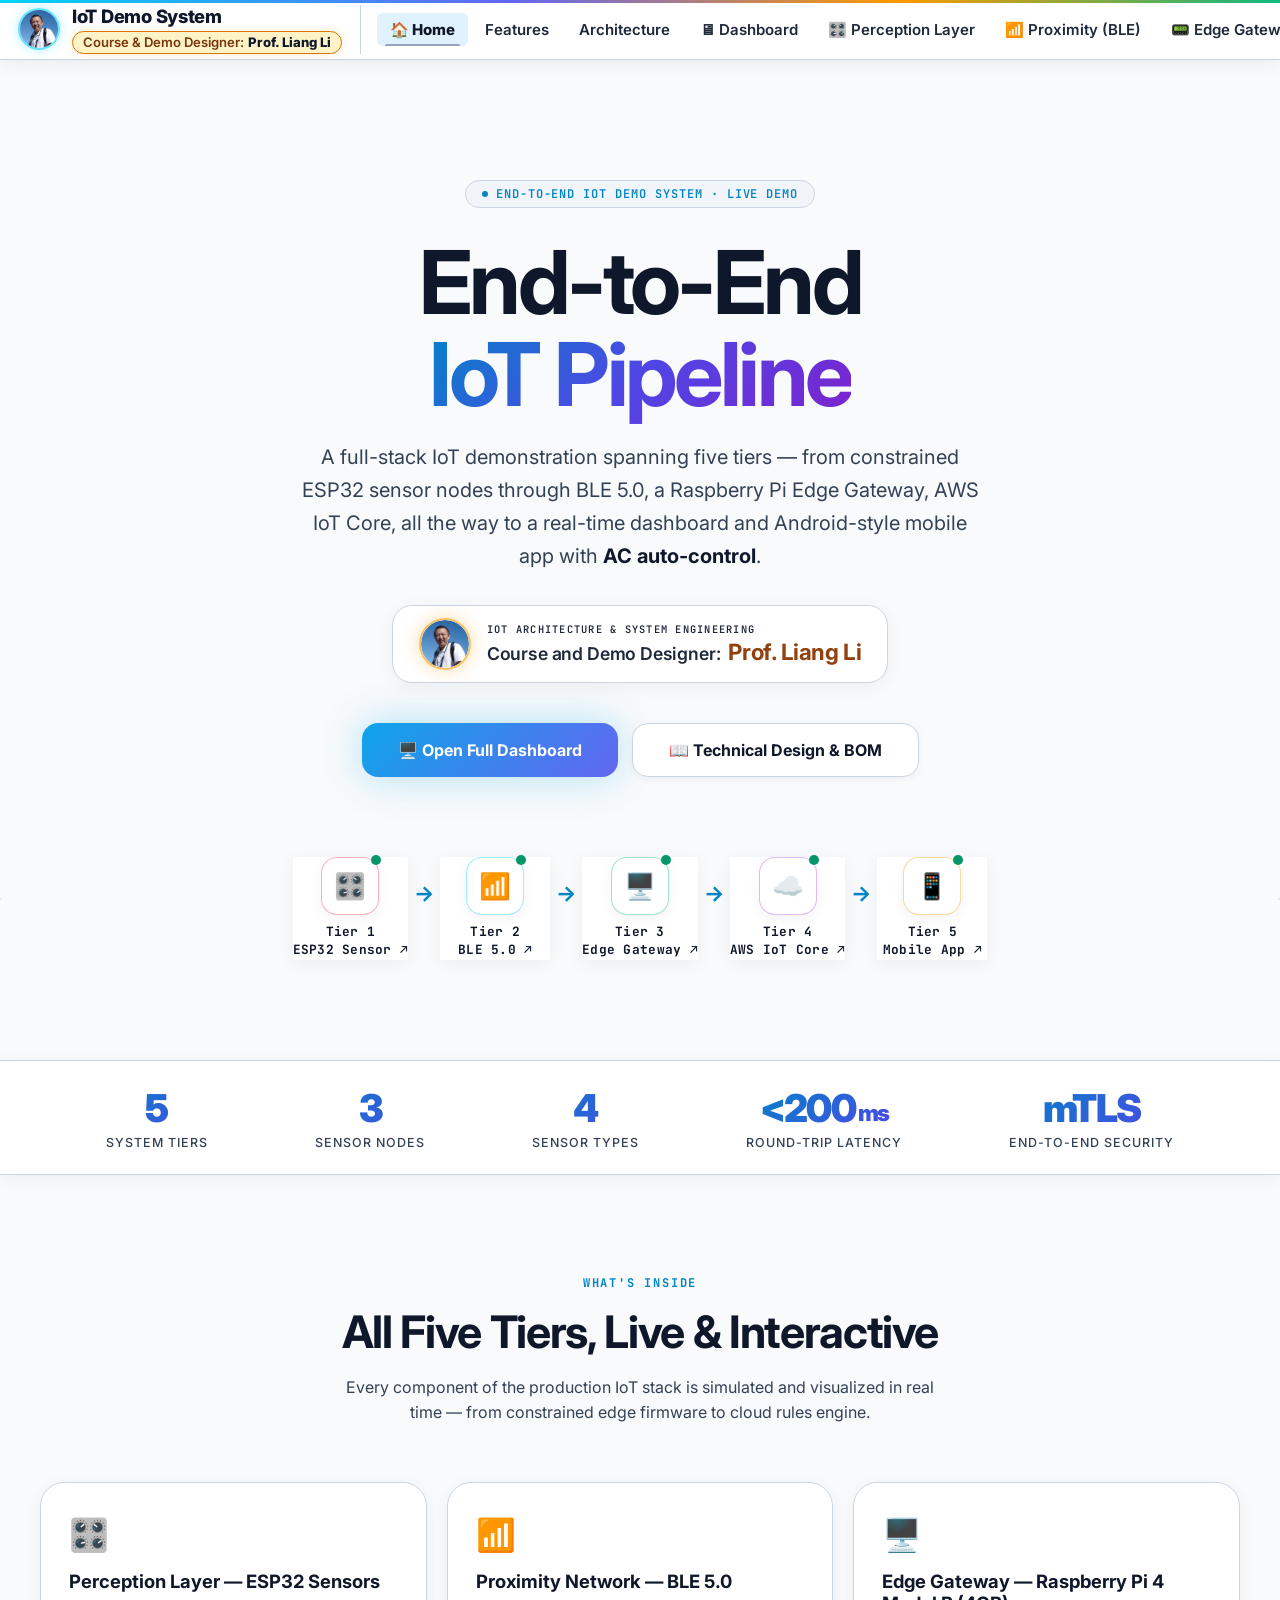
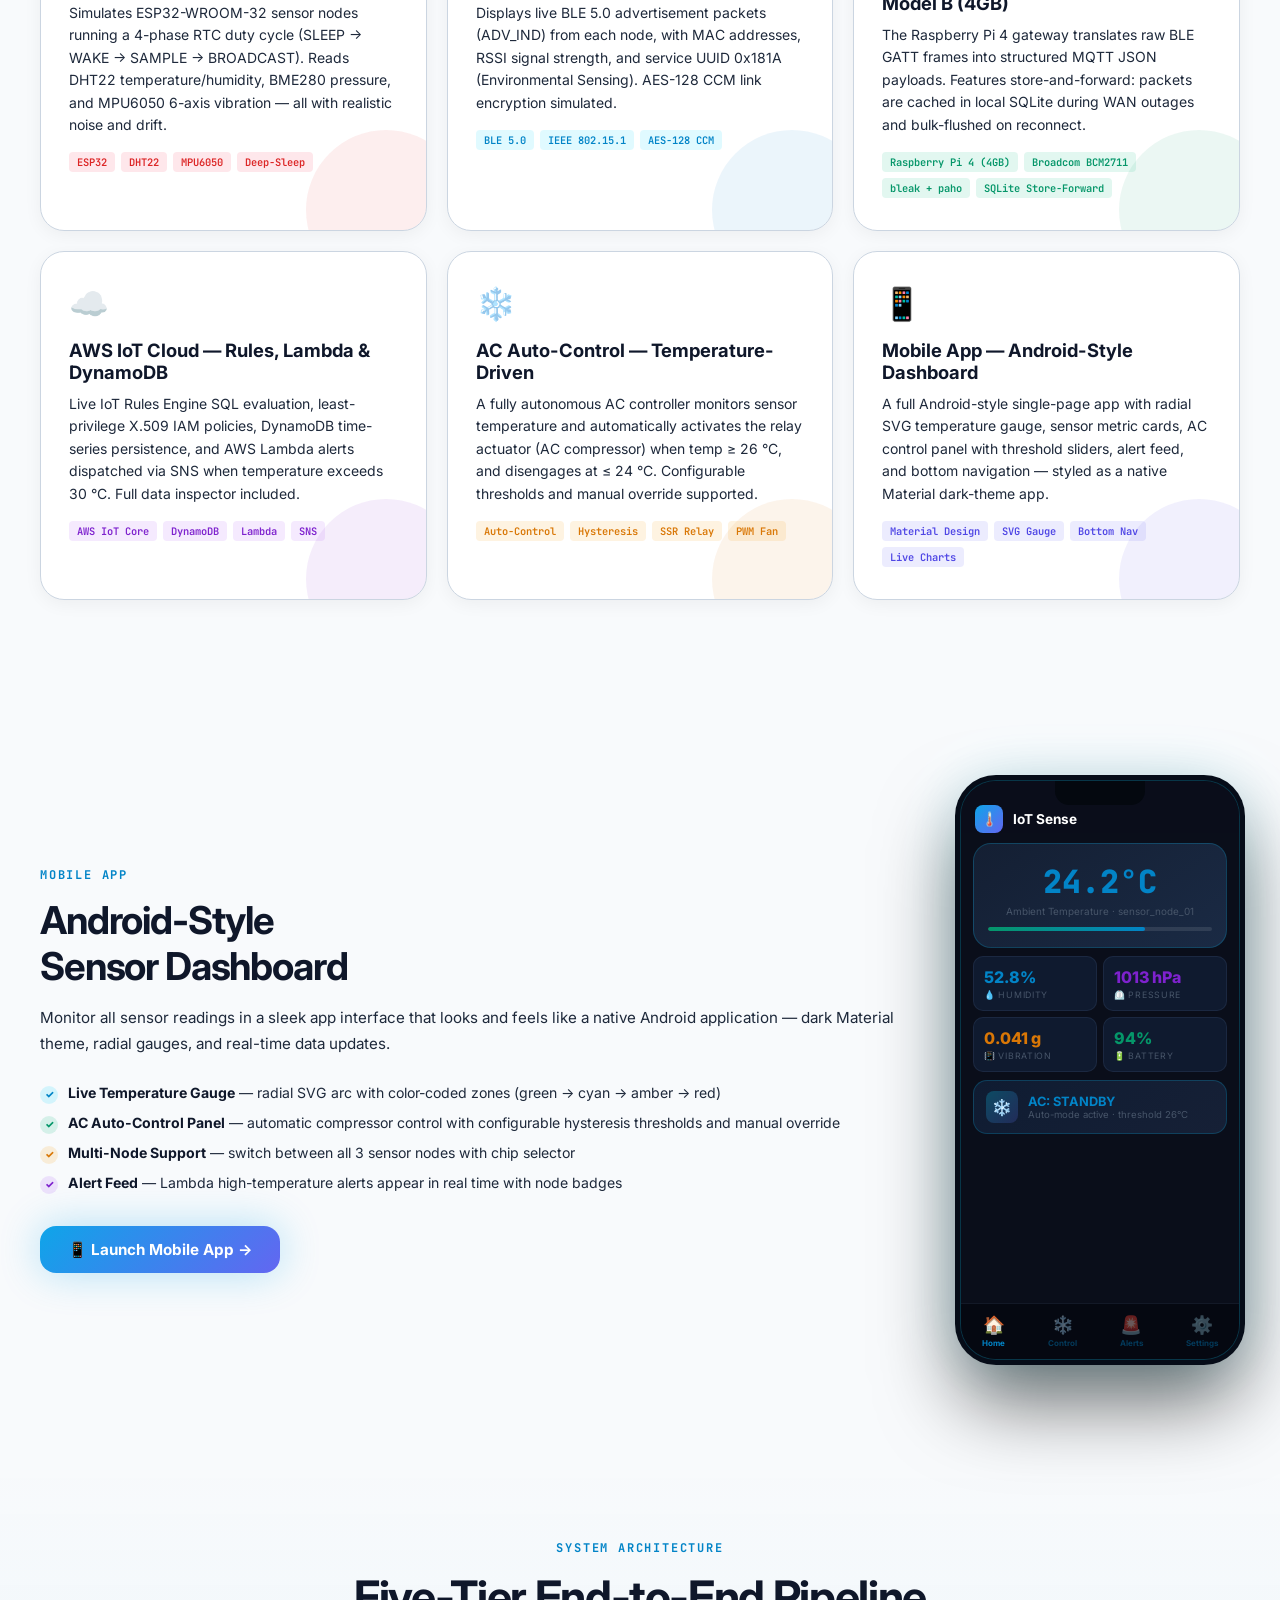
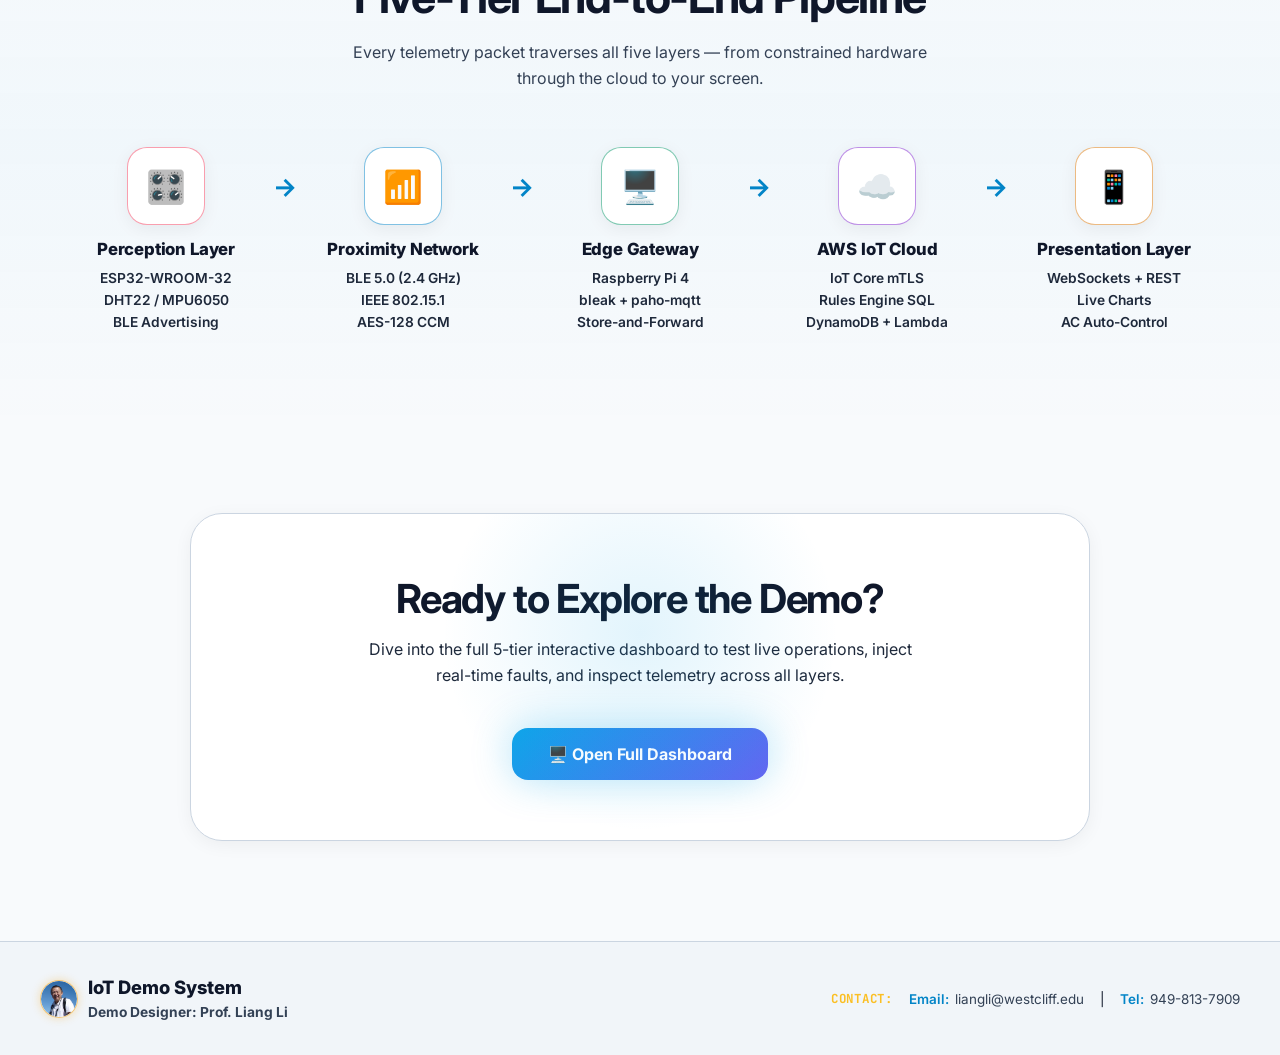
==== commit b450dddb: "feat: major UI upgrade and new proximity page - Redesigned nav-bar with enhanced styling and interac" ====
--- a/index.html
+++ b/index.html
@@ -3,15 +3,21 @@
 <head>
   <meta charset="UTF-8">
   <meta name="viewport" content="width=device-width, initial-scale=1.0">
-  <title>TECH 300 IoT Demo — Westcliff University</title>
-  <meta name="description" content="End-to-End IoT Demonstration System. ESP32 sensors → BLE 5.0 → Edge Gateway → AWS IoT Core → Real-time Dashboard & Mobile App. Course project by Professor Liang Li, TECH 300, Westcliff University.">
+  <title>IoT Demo System</title>
+  <meta name="description" content="End-to-End IoT Demonstration System. ESP32 sensors → BLE 5.0 → Edge Gateway → AWS IoT Core → Real-time Dashboard & Mobile App. Designed by Professor Liang Li.">
   <link rel="preconnect" href="https://fonts.googleapis.com">
   <link rel="preconnect" href="https://fonts.gstatic.com" crossorigin>
   <link href="https://fonts.googleapis.com/css2?family=Inter:wght@300;400;500;600;700;800;900&family=JetBrains+Mono:wght@400;500;600&display=swap" rel="stylesheet">
+  <script>
+    (function(){
+      var t = localStorage.getItem('tech300-theme') || 'light';
+      document.documentElement.setAttribute('data-theme', t);
+    })();
+  </script>
   <!-- Shared bus first so SimBus is available when sim engine auto-connects -->
   <script src="js/sim-bus.js"></script>
   <!-- Unified system nav bar -->
-  <script src="js/nav-bar.js"></script>
+  <script src="js/nav-bar.js?v=2.3"></script>
 
   <style>
     /* ── Reset & Variables ─────────────────────────────────────────────── */
@@ -239,31 +245,33 @@
       22%, 100% { left: 100%; }
     }
     .hdb-crest {
-      width: 50px;
-      height: 50px;
-      border-radius: 12px;
+      width: 52px;
+      height: 52px;
+      border-radius: 50%;
       background: rgba(255, 255, 255, 0.08);
-      border: 1px solid rgba(245, 158, 11, 0.45);
+      border: 2px solid rgba(245, 158, 11, 0.65);
       display: flex;
       align-items: center;
       justify-content: center;
-      padding: 4px;
+      padding: 0;
+      overflow: hidden;
       flex-shrink: 0;
-      box-shadow: 0 0 16px rgba(245, 158, 11, 0.25);
+      box-shadow: 0 0 18px rgba(245, 158, 11, 0.35);
       text-decoration: none;
       transition: all 0.2s ease;
-      cursor: pointer;
     }
     .hdb-crest:hover {
       border-color: #fbbf24;
       transform: scale(1.06);
-      box-shadow: 0 0 20px rgba(245, 158, 11, 0.45);
+      box-shadow: 0 0 24px rgba(245, 158, 11, 0.55);
     }
     .hdb-crest img {
       width: 100%;
       height: 100%;
-      object-fit: contain;
-      border-radius: 8px;
+      object-fit: cover;
+      object-position: center top;
+      border-radius: 50%;
+      display: block;
     }
     .hdb-details {
       display: flex;
@@ -400,38 +408,51 @@
       display: flex;
       flex-direction: column;
       align-items: center;
-      gap: 6px;
-      min-width: 90px;
+      gap: 8px;
+      min-width: 110px;
+      text-decoration: none;
+      color: inherit;
+      cursor: pointer;
+      transition: transform 0.2s ease;
+    }
+    .arch-node:hover {
+      transform: translateY(-3px);
+    }
+    .arch-node:hover .arch-label {
+      color: var(--cyan);
     }
     .arch-icon {
-      width: 52px; height: 52px;
-      border-radius: 14px;
+      width: 58px; height: 58px;
+      border-radius: 16px;
       display: flex; align-items: center; justify-content: center;
-      font-size: 1.4rem;
-      border: 1px solid;
+      font-size: 1.6rem;
+      border: 1.5px solid;
       position: relative;
+      box-shadow: 0 4px 14px rgba(0,0,0,0.06);
     }
     .arch-label {
-      font-size: 0.62rem;
+      font-size: 0.80rem;
       font-family: var(--font-mono);
-      color: var(--text-dim);
+      font-weight: 700;
+      color: #334155;
       text-align: center;
-      letter-spacing: 0.06em;
-      text-transform: uppercase;
+      letter-spacing: 0.02em;
+      line-height: 1.45;
     }
 
     .arch-arrow {
-      font-size: 1.1rem;
-      color: var(--text-dim);
-      padding: 0 4px;
-      margin-bottom: 26px;
-    }
-
-    .arch-icon.t1 { background: rgba(244,63,94,0.12); border-color: rgba(244,63,94,0.3); }
-    .arch-icon.t2 { background: rgba(0,212,255,0.10); border-color: rgba(0,212,255,0.3); }
-    .arch-icon.t3 { background: rgba(16,185,129,0.10); border-color: rgba(16,185,129,0.3); }
-    .arch-icon.t4 { background: rgba(168,85,247,0.10); border-color: rgba(168,85,247,0.3); }
-    .arch-icon.t5 { background: rgba(245,158,11,0.10); border-color: rgba(245,158,11,0.3); }
+      font-size: 1.35rem;
+      color: var(--cyan);
+      font-weight: 700;
+      padding: 0 6px;
+      margin-bottom: 30px;
+    }
+
+    .arch-icon.t1 { background: rgba(244,63,94,0.12); border-color: rgba(244,63,94,0.4); }
+    .arch-icon.t2 { background: rgba(0,212,255,0.12); border-color: rgba(0,212,255,0.4); }
+    .arch-icon.t3 { background: rgba(16,185,129,0.12); border-color: rgba(16,185,129,0.4); }
+    .arch-icon.t4 { background: rgba(168,85,247,0.12); border-color: rgba(168,85,247,0.4); }
+    .arch-icon.t5 { background: rgba(245,158,11,0.12); border-color: rgba(245,158,11,0.4); }
 
     /* Animated dot on each arch-icon */
     .arch-icon::after {
@@ -826,14 +847,14 @@
     }
 
     .pipeline-flow {
-      max-width: 1000px;
+      max-width: 1240px;
       margin: 0 auto;
       display: flex;
-      align-items: center;
+      align-items: flex-start;
       justify-content: center;
       flex-wrap: wrap;
-      gap: 0;
-      row-gap: 20px;
+      gap: 10px;
+      row-gap: 28px;
     }
 
     .pipeline-step {
@@ -841,41 +862,85 @@
       flex-direction: column;
       align-items: center;
       text-align: center;
-      width: 160px;
+      width: 185px;
     }
 
     .pipeline-icon-box {
-      width: 72px; height: 72px;
-      border-radius: 18px;
+      width: 78px; height: 78px;
+      border-radius: 20px;
       display: flex; align-items: center; justify-content: center;
-      font-size: 1.8rem;
-      margin-bottom: 10px;
-      border: 1px solid;
+      font-size: 2rem;
+      margin-bottom: 14px;
+      border: 1.5px solid;
       position: relative;
       transition: transform 0.2s;
+      box-shadow: 0 4px 18px rgba(0,0,0,0.06);
     }
     .pipeline-icon-box:hover { transform: scale(1.08); }
 
-    .ps1 { background:rgba(244,63,94,0.12); border-color:rgba(244,63,94,0.3); }
-    .ps2 { background:rgba(0,212,255,0.10); border-color:rgba(0,212,255,0.3); }
-    .ps3 { background:rgba(16,185,129,0.10);border-color:rgba(16,185,129,0.3); }
-    .ps4 { background:rgba(168,85,247,0.10);border-color:rgba(168,85,247,0.3); }
-    .ps5 { background:rgba(245,158,11,0.10); border-color:rgba(245,158,11,0.3); }
-
-    .pipeline-step-title { font-size: 0.75rem; font-weight: 700; color: #fff; margin-bottom: 4px; }
-    .pipeline-step-sub   { font-size: 0.62rem; color: var(--text-dim); line-height: 1.4; }
+    .ps1 { background:rgba(244,63,94,0.12); border-color:rgba(244,63,94,0.4); }
+    .ps2 { background:rgba(0,212,255,0.12); border-color:rgba(0,212,255,0.4); }
+    .ps3 { background:rgba(16,185,129,0.12);border-color:rgba(16,185,129,0.4); }
+    .ps4 { background:rgba(168,85,247,0.12);border-color:rgba(168,85,247,0.4); }
+    .ps5 { background:rgba(245,158,11,0.12); border-color:rgba(245,158,11,0.4); }
+
+    .pipeline-step-title {
+      font-size: 1.05rem;
+      font-weight: 800;
+      color: #fff;
+      margin-bottom: 8px;
+      letter-spacing: -0.01em;
+    }
+    .pipeline-step-sub {
+      font-size: 0.86rem;
+      font-weight: 600;
+      color: var(--text-muted);
+      line-height: 1.6;
+    }
 
     .pipeline-arrow {
-      font-size: 1.4rem;
-      color: var(--text-dim);
+      font-size: 1.6rem;
+      color: #0284c7;
       padding: 0 4px;
-      margin-bottom: 44px;
+      margin-top: 24px;
       flex-shrink: 0;
+      font-weight: 700;
       animation: arrowPulse 1.8s ease-in-out infinite;
     }
     @keyframes arrowPulse {
       0%,100%{opacity:0.3;transform:translateX(0)}
       50%{opacity:0.8;transform:translateX(4px)}
+    }
+
+    /* ── Light Mode Pipeline & Footer Overrides ── */
+    [data-theme="light"] .pipeline-step-title {
+      color: #0f172a !important;
+      font-size: 1.05rem !important;
+      font-weight: 800 !important;
+    }
+    [data-theme="light"] .pipeline-step-sub {
+      color: #1e293b !important;
+      font-size: 0.86rem !important;
+      font-weight: 600 !important;
+      line-height: 1.6 !important;
+    }
+    [data-theme="light"] .pipeline-arrow {
+      color: #0284c7 !important;
+      font-size: 1.6rem !important;
+      font-weight: 700 !important;
+    }
+    [data-theme="light"] .pipeline-icon-box {
+      background: #ffffff !important;
+      box-shadow: 0 4px 18px rgba(0,0,0,0.06) !important;
+    }
+    [data-theme="light"] .footer-title-strong {
+      color: #0f172a !important;
+      font-size: 0.95rem !important;
+      font-weight: 800 !important;
+    }
+    [data-theme="light"] .footer-designer-lbl {
+      color: #d97706 !important;
+      font-weight: 700 !important;
     }
 
     /* ── CTA Section ────────────────────────────────────────────────────── */
@@ -989,33 +1054,13 @@
   <!-- Particle canvas background -->
   <canvas id="particle-canvas"></canvas>
 
-  <!-- ═══════════════════ TOP NAV ═══════════════════════════════════════ -->
-  <nav class="topnav">
-    <div class="nav-brand">
-      <div class="nav-logo">
-        <img src="assets/images/westcliff_icon_192.png" alt="Westcliff University Logo" class="nav-logo-img">
-      </div>
-      <div>
-        <div class="nav-name">IoT Demo System</div>
-        <div class="nav-tag"><span style="color:#94a3b8;">TECH 300 · Westcliff University</span> · <span style="color:#fbbf24; font-weight:700;">Demo Designer: Prof. Liang Li</span></div>
-      </div>
-    </div>
-    <div class="nav-links">
-      <a class="nav-link" href="#features">Features</a>
-      <a class="nav-link" href="#pipeline">Architecture</a>
-      <a class="nav-link" href="perception.html">Perception</a>
-      <a class="nav-link" href="gateway.html">Edge Gateway</a>
-      <a class="nav-link" href="aws-cloud.html">AWS Cloud</a>
-      <a class="nav-link" href="dashboard.html">Dashboard</a>
-      <a class="nav-cta" href="dashboard.html">Open Dashboard →</a>
-    </div>
-  </nav>
+
 
   <!-- ═══════════════════ HERO ══════════════════════════════════════════ -->
   <section class="hero">
     <div class="hero-eyebrow">
       <span class="eyebrow-dot"></span>
-      TECH 300 · WESTCLIFF UNIVERSITY · LIVE DEMO
+      END-TO-END IOT DEMO SYSTEM · LIVE DEMO
     </div>
 
     <h1 class="hero-title">
@@ -1031,19 +1076,16 @@
 
     <!-- ── Prominent Demo Designer Showcase Banner ── -->
     <div class="hero-designer-banner">
-      <a href="https://www.westcliff.edu" target="_blank" rel="noopener noreferrer" class="hdb-crest" title="Visit Westcliff University (www.westcliff.edu)">
-        <img src="assets/images/westcliff_icon_192.png" alt="Westcliff University Emblem">
-      </a>
+      <div class="hdb-crest" title="Prof. Liang Li — Course and Demo Designer">
+        <img src="assets/images/liangli_photo.jpg" alt="Prof. Liang Li">
+      </div>
       <div class="hdb-details">
-        <div class="hdb-tagline">Course Architecture &amp; System Engineering</div>
+        <div class="hdb-tagline">IoT Architecture &amp; System Engineering</div>
         <div class="hdb-lead">
-          <span class="hdb-role">Demo Designer:</span>
+          <span class="hdb-role">Course and Demo Designer:</span>
           <span class="hdb-name">Prof. Liang Li</span>
         </div>
       </div>
-      <a href="https://www.westcliff.edu" target="_blank" rel="noopener noreferrer" class="hdb-affiliation" title="Visit Westcliff University (www.westcliff.edu)">
-        Westcliff University ↗
-      </a>
     </div>
 
     <div class="hero-cta-group">
@@ -1057,30 +1099,30 @@
 
     <!-- Architecture strip -->
     <div class="arch-strip">
-      <div class="arch-node">
+      <a href="perception.html" class="arch-node" title="Open Perception Layer Console (Tier 1)">
         <div class="arch-icon t1">🎛️</div>
-        <div class="arch-label">Tier 1<br>ESP32 Sensor</div>
-      </div>
+        <div class="arch-label">Tier 1<br>ESP32 Sensor ↗</div>
+      </a>
       <div class="arch-arrow">→</div>
-      <div class="arch-node">
+      <a href="proximity.html" class="arch-node" title="Open Proximity Network (BLE 5.0) Architecture &amp; Deployment Console (Tier 2)">
         <div class="arch-icon t2">📶</div>
-        <div class="arch-label">Tier 2<br>BLE 5.0</div>
-      </div>
+        <div class="arch-label">Tier 2<br>BLE 5.0 ↗</div>
+      </a>
       <div class="arch-arrow">→</div>
-      <div class="arch-node">
+      <a href="gateway.html" class="arch-node" title="Open Edge Gateway Operations (Tier 3)">
         <div class="arch-icon t3">🖥️</div>
-        <div class="arch-label">Tier 3<br>Edge Gateway</div>
-      </div>
+        <div class="arch-label">Tier 3<br>Edge Gateway ↗</div>
+      </a>
       <div class="arch-arrow">→</div>
-      <div class="arch-node">
+      <a href="aws-cloud.html" class="arch-node" title="Open AWS IoT Cloud (Tier 4)">
         <div class="arch-icon t4">☁️</div>
-        <div class="arch-label">Tier 4<br>AWS IoT Core</div>
-      </div>
+        <div class="arch-label">Tier 4<br>AWS IoT Core ↗</div>
+      </a>
       <div class="arch-arrow">→</div>
-      <div class="arch-node">
+      <a href="app.html" class="arch-node" title="Open Mobile App Presentation Console (Tier 5)">
         <div class="arch-icon t5">📱</div>
-        <div class="arch-label">Tier 5<br>Dashboard</div>
-      </div>
+        <div class="arch-label">Tier 5<br>Mobile App ↗</div>
+      </a>
     </div>
   </section>
 
@@ -1143,12 +1185,13 @@
 
       <div class="feature-card fc-emerald reveal">
         <span class="fc-icon">🖥️</span>
-        <div class="fc-title">Edge Gateway — Raspberry Pi 4</div>
+        <div class="fc-title">Edge Gateway — Raspberry Pi 4 Model B (4GB)</div>
         <div class="fc-desc">The Raspberry Pi 4 gateway translates raw BLE GATT frames into structured MQTT JSON payloads. Features store-and-forward: packets are cached in local SQLite during WAN outages and bulk-flushed on reconnect.</div>
         <div class="fc-tags">
-          <span class="fc-tag emerald">Raspberry Pi 4</span>
+          <span class="fc-tag emerald">Raspberry Pi 4 (4GB)</span>
+          <span class="fc-tag emerald">Broadcom BCM2711</span>
           <span class="fc-tag emerald">bleak + paho</span>
-          <span class="fc-tag emerald">Store-Forward</span>
+          <span class="fc-tag emerald">SQLite Store-Forward</span>
         </div>
       </div>
 
@@ -1282,31 +1325,31 @@
     <p class="section-desc">Every telemetry packet traverses all five layers — from constrained hardware through the cloud to your screen.</p>
 
     <div class="pipeline-flow">
-      <div class="pipeline-step reveal">
+      <div class="pipeline-step">
         <div class="pipeline-icon-box ps1">🎛️</div>
         <div class="pipeline-step-title">Perception Layer</div>
         <div class="pipeline-step-sub">ESP32-WROOM-32<br>DHT22 / MPU6050<br>BLE Advertising</div>
       </div>
       <div class="pipeline-arrow">→</div>
-      <div class="pipeline-step reveal">
+      <div class="pipeline-step">
         <div class="pipeline-icon-box ps2">📶</div>
         <div class="pipeline-step-title">Proximity Network</div>
         <div class="pipeline-step-sub">BLE 5.0 (2.4 GHz)<br>IEEE 802.15.1<br>AES-128 CCM</div>
       </div>
       <div class="pipeline-arrow">→</div>
-      <div class="pipeline-step reveal">
+      <div class="pipeline-step">
         <div class="pipeline-icon-box ps3">🖥️</div>
         <div class="pipeline-step-title">Edge Gateway</div>
         <div class="pipeline-step-sub">Raspberry Pi 4<br>bleak + paho-mqtt<br>Store-and-Forward</div>
       </div>
       <div class="pipeline-arrow">→</div>
-      <div class="pipeline-step reveal">
+      <div class="pipeline-step">
         <div class="pipeline-icon-box ps4">☁️</div>
         <div class="pipeline-step-title">AWS IoT Cloud</div>
         <div class="pipeline-step-sub">IoT Core mTLS<br>Rules Engine SQL<br>DynamoDB + Lambda</div>
       </div>
       <div class="pipeline-arrow">→</div>
-      <div class="pipeline-step reveal">
+      <div class="pipeline-step">
         <div class="pipeline-icon-box ps5">📱</div>
         <div class="pipeline-step-title">Presentation Layer</div>
         <div class="pipeline-step-sub">WebSockets + REST<br>Live Charts<br>AC Auto-Control</div>
@@ -1331,18 +1374,23 @@
   <footer>
     <div class="footer-inner">
       <div class="footer-brand">
-        <div class="nav-logo" style="width:36px;height:36px;border-radius:8px;padding:3px;border-color:rgba(245,158,11,0.35);">
-          <img src="assets/images/westcliff_icon_192.png" alt="Westcliff University Logo" class="nav-logo-img">
+        <div class="nav-logo" style="width:38px;height:38px;border-radius:50%;overflow:hidden;padding:0;border:1.5px solid rgba(245,158,11,0.55);box-shadow:0 0 10px rgba(245,158,11,0.3);">
+          <img src="assets/images/liangli_photo.jpg" alt="Prof. Liang Li" class="nav-logo-img" style="width:100%;height:100%;object-fit:cover;object-position:center top;border-radius:50%;">
         </div>
         <div class="footer-text">
-          <strong style="color:#fff;">TECH 300: IoT Demo System</strong><br>
-          <span style="color:#fbbf24; font-weight:700;">Demo Designer: Prof. Liang Li</span> · <span style="color:#94a3b8; font-weight:600;">Westcliff University</span> · v1.0
+          <strong class="footer-title-strong">IoT Demo System</strong><br>
+          <span class="footer-designer-lbl">Demo Designer: Prof. Liang Li</span>
         </div>
       </div>
-      <div class="footer-links">
-        <a class="footer-link" href="dashboard.html">Dashboard</a>
-        <a class="footer-link" href="app.html">Mobile App</a>
-        <a class="footer-link" href="design.html">Technical Design</a>
+      <div class="footer-contact" style="display:flex; align-items:center; gap:16px; font-size:0.84rem; flex-wrap:wrap;">
+        <span style="color:#fbbf24; font-weight:700; font-family:var(--font-mono); font-size:0.78rem; text-transform:uppercase; letter-spacing:0.06em;">Contact:</span>
+        <a href="mailto:liangli@westcliff.edu" style="color:var(--text-muted); text-decoration:none; display:inline-flex; align-items:center; gap:6px; transition:color 0.2s;" onmouseover="this.style.color='#00d4ff'" onmouseout="this.style.color='var(--text-muted)'">
+          <span style="color:var(--cyan); font-weight:600;">Email:</span> liangli@westcliff.edu
+        </a>
+        <span style="color:rgba(255,255,255,0.18);">|</span>
+        <a href="tel:949-813-7909" style="color:var(--text-muted); text-decoration:none; display:inline-flex; align-items:center; gap:6px; transition:color 0.2s;" onmouseover="this.style.color='#00d4ff'" onmouseout="this.style.color='var(--text-muted)'">
+          <span style="color:var(--cyan); font-weight:600;">Tel:</span> 949-813-7909
+        </a>
       </div>
     </div>
   </footer>
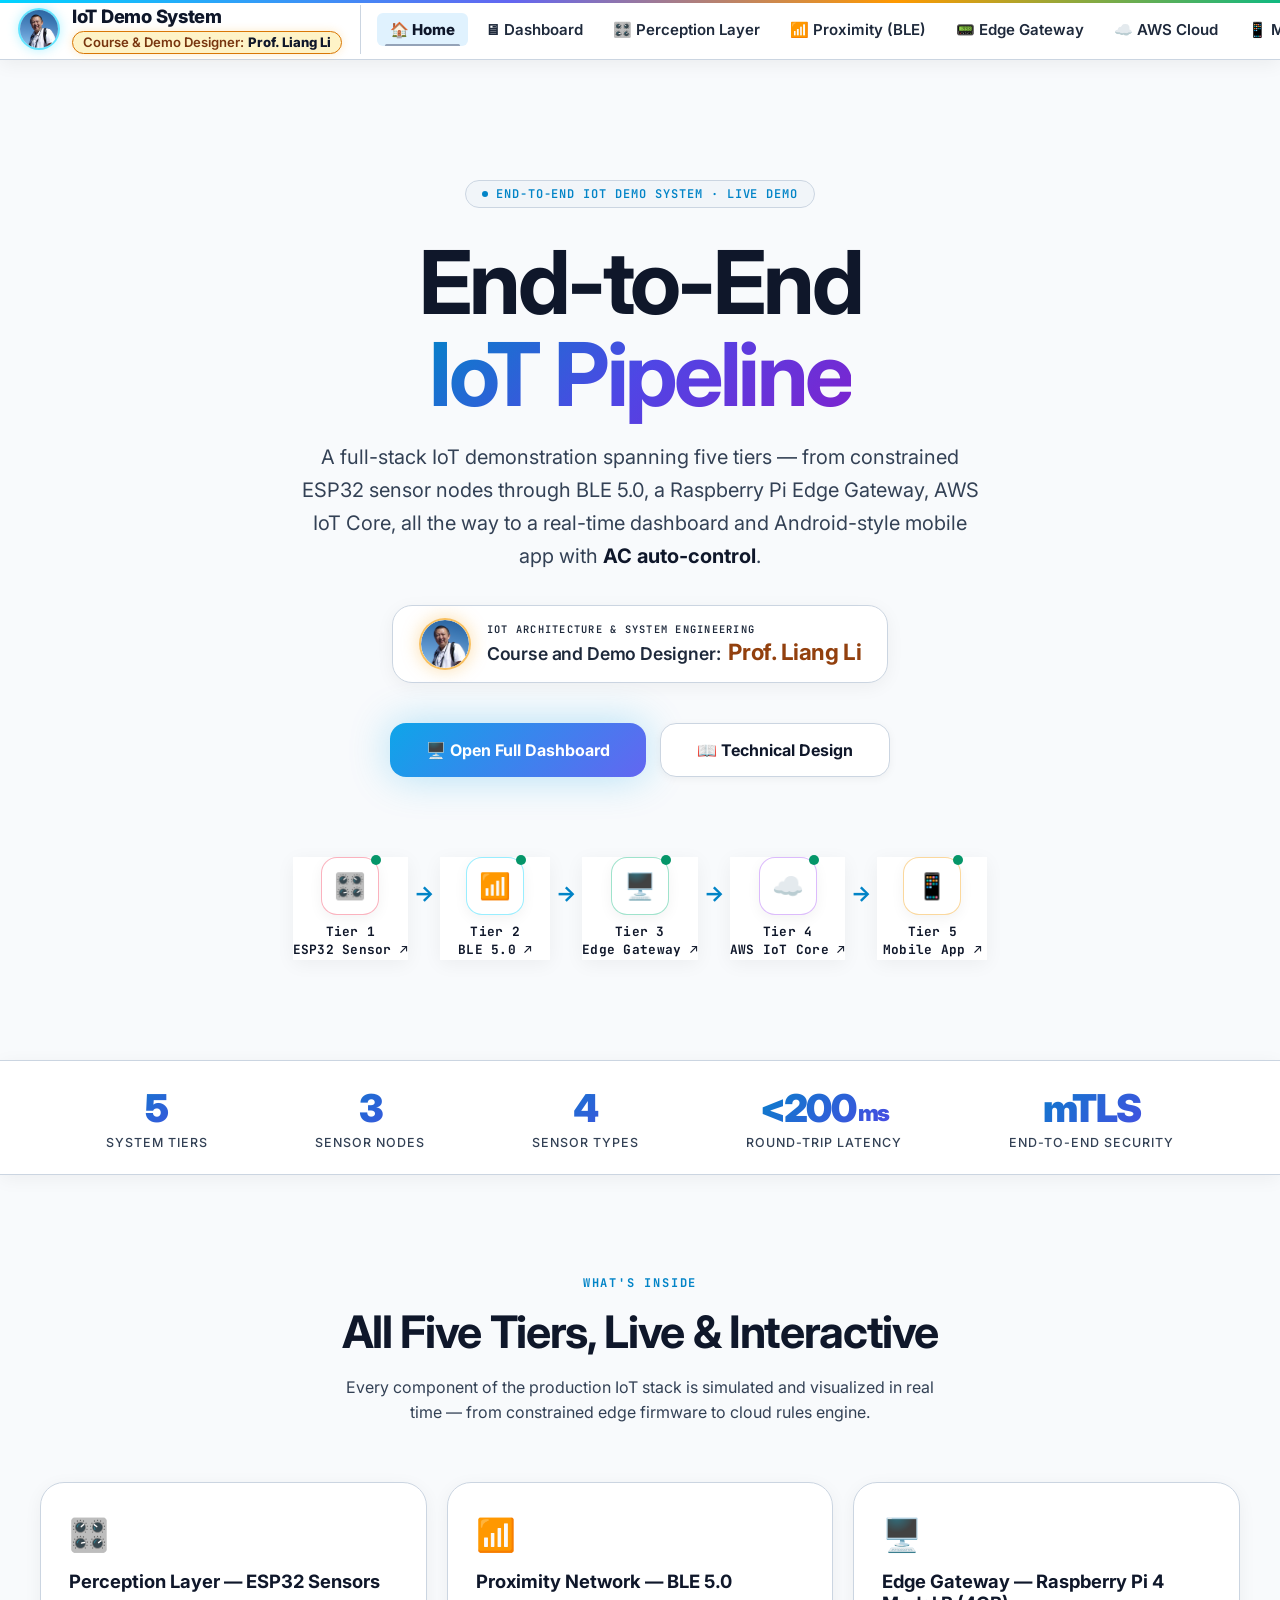
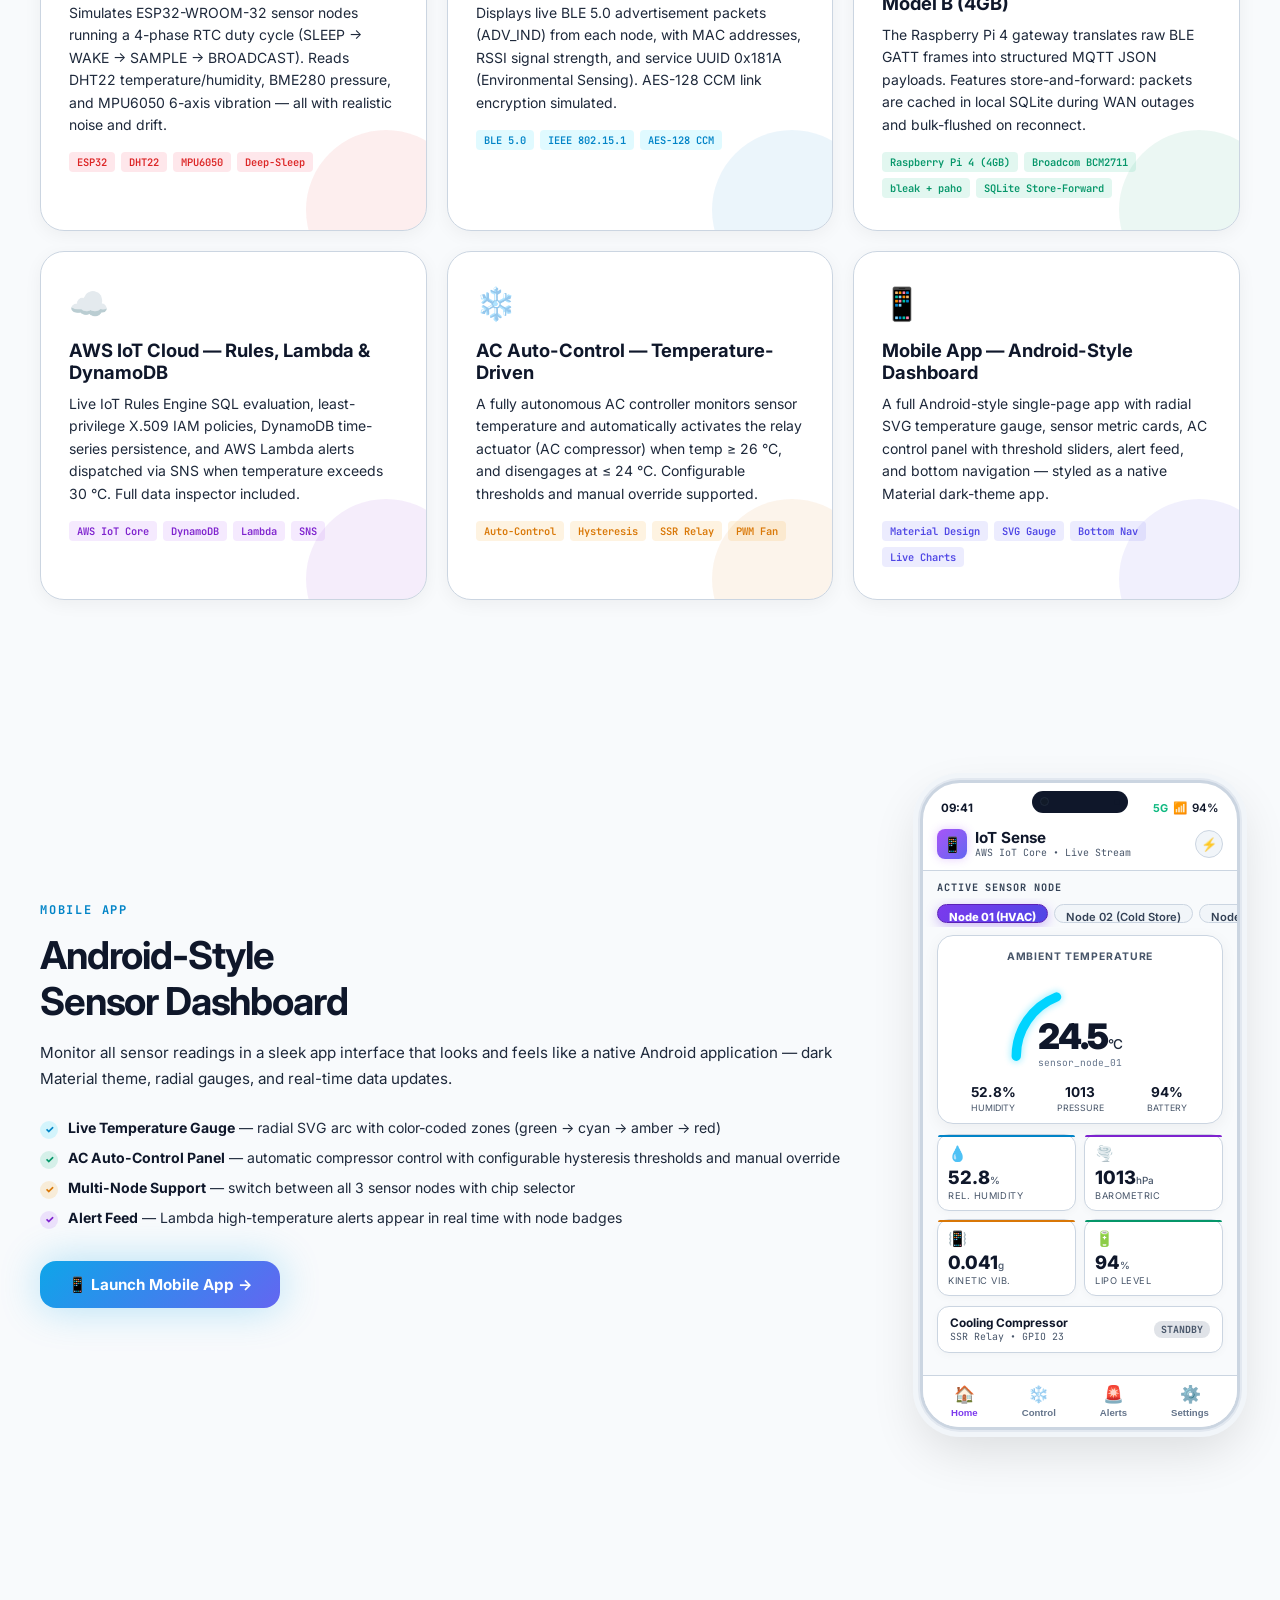
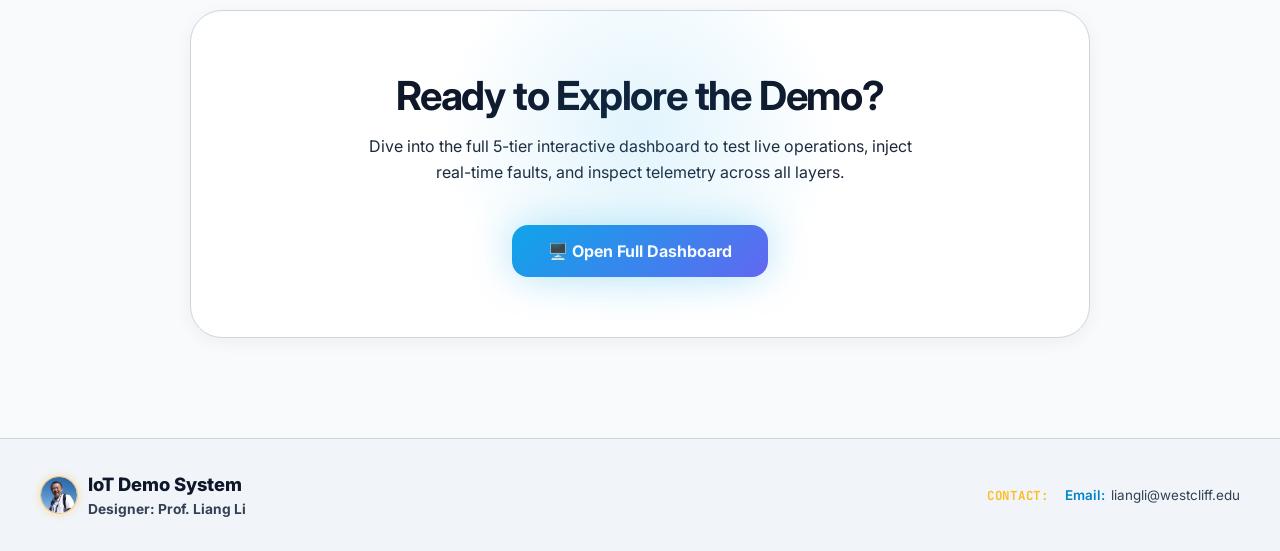
==== commit 55b02d00: "refactor: UI design polish, nav cleanup, and cross-tier demo refinements" ====
--- a/index.html
+++ b/index.html
@@ -697,242 +697,440 @@
     .bullet-dot.p { background: rgba(168,85,247,0.15); color: var(--purple); }
 
     /* Simulated phone preview */
+    /* ── Unified Phone Simulator (Matching Mobile App Sub-Page) ────────── */
     .preview-phone {
       flex-shrink: 0;
-      width: 280px;
-      height: 580px;
-      background: #0a0e1a;
-      border-radius: 36px;
-      border: 1.5px solid rgba(0,212,255,0.2);
+      width: 320px;
+      height: 650px;
+      background: #090e1a;
+      border-radius: 40px;
+      border: 3px solid #1e293b;
       box-shadow:
-        0 0 0 5px #060c18,
-        0 0 60px rgba(0,212,255,0.15),
-        0 40px 80px rgba(0,0,0,0.6);
+        0 0 0 2px #263554,
+        0 0 0 7px #0b1220,
+        0 0 50px rgba(168, 85, 247, 0.25),
+        0 35px 70px rgba(0, 0, 0, 0.85);
       position: relative;
       overflow: hidden;
       display: flex;
       flex-direction: column;
-    }
-    .preview-phone::before {
+      user-select: none;
+    }
+
+    /* Dynamic Island / Notch */
+    .preview-phone .phone-notch {
+      position: absolute;
+      top: 8px; left: 50%;
+      transform: translateX(-50%);
+      width: 96px; height: 22px;
+      background: #000;
+      border-radius: 20px;
+      z-index: 100;
+      display: flex;
+      align-items: center;
+      justify-content: space-between;
+      padding: 0 8px;
+    }
+    .preview-phone .notch-camera {
+      width: 9px; height: 9px;
+      border-radius: 50%;
+      background: #111a28;
+      border: 1px solid #1e293b;
+    }
+    .preview-phone .notch-sensor {
+      width: 6px; height: 6px;
+      border-radius: 50%;
+      background: #0f172a;
+    }
+
+    /* Status Bar */
+    .preview-phone .status-bar {
+      height: 36px;
+      padding: 0 18px;
+      display: flex;
+      align-items: flex-end;
+      justify-content: space-between;
+      padding-bottom: 4px;
+      font-size: 0.72rem;
+      font-weight: 600;
+      color: #e2e8f0;
+      background: transparent;
+      z-index: 50;
+      flex-shrink: 0;
+    }
+    .preview-phone .status-time { font-family: 'Inter', sans-serif; font-weight: 700; }
+    .preview-phone .status-icons { display: flex; gap: 5px; align-items: center; }
+
+    /* App Bar */
+    .preview-phone .app-bar {
+      height: 52px;
+      padding: 0 14px;
+      display: flex;
+      align-items: center;
+      justify-content: space-between;
+      flex-shrink: 0;
+      background: linear-gradient(180deg, rgba(13, 21, 39, 0.95), rgba(17, 28, 52, 0.85));
+      backdrop-filter: blur(10px);
+      border-bottom: 1px solid rgba(255, 255, 255, 0.08);
+    }
+    .preview-phone .app-bar-left {
+      display: flex;
+      align-items: center;
+      gap: 8px;
+    }
+    .preview-phone .app-icon {
+      width: 30px; height: 30px;
+      background: linear-gradient(135deg, #a855f7, #6366f1);
+      border-radius: 8px;
+      display: flex; align-items: center; justify-content: center;
+      font-size: 0.95rem;
+      box-shadow: 0 0 10px rgba(168,85,247,0.3);
+    }
+    .preview-phone .app-title-text {
+      font-size: 0.95rem;
+      font-weight: 700;
+      color: #fff;
+      line-height: 1.1;
+    }
+    .preview-phone .app-subtitle-text {
+      font-size: 0.62rem;
+      color: var(--text-dim);
+      font-family: var(--font-mono);
+    }
+    .preview-phone .app-bar-actions { display: flex; gap: 6px; }
+    .preview-phone .app-bar-btn {
+      width: 28px; height: 28px;
+      border-radius: 50%;
+      background: rgba(255, 255, 255, 0.06);
+      border: none;
+      display: flex; align-items: center; justify-content: center;
+      cursor: pointer;
+      font-size: 0.82rem;
+      color: #f8fafc;
+    }
+
+    /* Scrollable Phone Content */
+    .preview-phone .phone-content {
+      flex: 1;
+      overflow-y: auto;
+      overflow-x: hidden;
+      padding: 0 0 12px;
+      background: #090e1a;
+      display: flex;
+      flex-direction: column;
+    }
+    .preview-phone .phone-content::-webkit-scrollbar { display: none; }
+
+    .preview-phone .m-section-hdr {
+      padding: 10px 14px 4px;
+      font-size: 0.64rem;
+      font-weight: 700;
+      letter-spacing: 0.09em;
+      color: var(--text-dim);
+      text-transform: uppercase;
+      font-family: var(--font-mono);
+    }
+
+    /* Node Chips */
+    .preview-phone .m-node-chips {
+      display: flex;
+      gap: 6px;
+      padding: 6px 14px 4px;
+      overflow-x: auto;
+    }
+    .preview-phone .m-node-chips::-webkit-scrollbar { display: none; }
+    .preview-phone .m-chip {
+      flex-shrink: 0;
+      padding: 5px 11px;
+      border-radius: 16px;
+      font-size: 0.70rem;
+      font-weight: 600;
+      cursor: pointer;
+      transition: all 0.18s ease;
+      border: 1px solid rgba(255, 255, 255, 0.1);
+      background: rgba(255, 255, 255, 0.05);
+      color: var(--text-muted);
+      user-select: none;
+    }
+    .preview-phone .m-chip:hover {
+      background: rgba(168, 85, 247, 0.2);
+      border-color: #a855f7;
+      color: #ffffff;
+    }
+    .preview-phone .m-chip.active {
+      background: linear-gradient(135deg, #7c3aed 0%, #4f46e5 100%) !important;
+      border: 1.5px solid #a855f7 !important;
+      color: #ffffff !important;
+      font-weight: 800 !important;
+      box-shadow: 0 2px 10px rgba(124, 58, 237, 0.45) !important;
+    }
+
+    /* Radial SVG Temperature Gauge Card */
+    .preview-phone .m-gauge-card {
+      margin: 8px 14px 10px;
+      background: linear-gradient(145deg, #121d33, #182846);
+      border: 1px solid rgba(168, 85, 247, 0.28);
+      border-radius: 16px;
+      padding: 14px 12px 10px;
+      display: flex;
+      flex-direction: column;
+      align-items: center;
+      position: relative;
+      box-shadow: 0 4px 16px rgba(0, 0, 0, 0.35);
+    }
+    .preview-phone .m-gauge-label {
+      font-size: 0.65rem;
+      font-weight: 700;
+      letter-spacing: 0.09em;
+      color: var(--text-dim);
+      text-transform: uppercase;
+      margin-bottom: 4px;
+    }
+    .preview-phone .m-gauge-svg-wrap {
+      position: relative;
+      width: 170px;
+      height: 98px;
+    }
+    .preview-phone .m-gauge-svg {
+      width: 170px;
+      overflow: visible;
+    }
+    .preview-phone .m-gauge-track {
+      fill: none;
+      stroke: rgba(255, 255, 255, 0.08);
+      stroke-width: 11;
+      stroke-linecap: round;
+    }
+    .preview-phone .m-gauge-fill {
+      fill: none;
+      stroke-width: 11;
+      stroke-linecap: round;
+      transition: stroke-dasharray 0.4s ease, stroke 0.3s ease;
+    }
+    .preview-phone .m-gauge-glow {
+      fill: none;
+      stroke-width: 15;
+      stroke-linecap: round;
+      opacity: 0.3;
+      filter: blur(4px);
+      transition: stroke-dasharray 0.4s ease, stroke 0.3s ease;
+    }
+    .preview-phone .m-gauge-center {
+      position: absolute;
+      bottom: -4px;
+      left: 50%;
+      transform: translateX(-50%);
+      text-align: center;
+    }
+    .preview-phone .m-gauge-val {
+      font-size: 2.2rem;
+      font-weight: 800;
+      line-height: 1;
+      letter-spacing: -0.03em;
+      color: #fff;
+    }
+    .preview-phone .m-gauge-unit { font-size: 0.85rem; color: var(--text-muted); font-weight: 500; }
+    .preview-phone .m-gauge-node-tag {
+      font-size: 0.60rem;
+      color: var(--text-dim);
+      font-family: var(--font-mono);
+      margin-top: 1px;
+    }
+
+    .preview-phone .m-gauge-strip {
+      display: flex;
+      justify-content: space-between;
+      width: 100%;
+      margin-top: 10px;
+      padding-top: 8px;
+      border-top: 1px solid rgba(255, 255, 255, 0.06);
+    }
+    .preview-phone .m-gs-item { text-align: center; flex: 1; }
+    .preview-phone .m-gs-val { font-size: 0.85rem; font-weight: 700; color: #fff; }
+    .preview-phone .m-gs-lbl { font-size: 0.55rem; color: var(--text-dim); text-transform: uppercase; margin-top: 2px; }
+
+    /* 4-Card Telemetry Grid */
+    .preview-phone .m-grid {
+      display: grid;
+      grid-template-columns: 1fr 1fr;
+      gap: 8px;
+      padding: 0 14px 10px;
+    }
+    .preview-phone .m-card {
+      background: #131f38;
+      border: 1px solid rgba(255, 255, 255, 0.08);
+      border-radius: 12px;
+      padding: 9px 10px;
+      display: flex;
+      flex-direction: column;
+      gap: 2px;
+      position: relative;
+    }
+    .preview-phone .m-card::before {
       content: '';
       position: absolute;
-      top: 0; left: 50%;
-      transform: translateX(-50%);
-      width: 90px; height: 24px;
-      background: #04080f;
-      border-radius: 0 0 14px 14px;
-      z-index: 10;
-    }
-
-    .pph-appbar {
+      top: 0; left: 0; right: 0; height: 2px;
+      border-radius: 2px 2px 0 0;
+    }
+    .preview-phone .m-card.purple::before { background: var(--purple); }
+    .preview-phone .m-card.cyan::before   { background: var(--cyan); }
+    .preview-phone .m-card.emerald::before{ background: var(--emerald); }
+    .preview-phone .m-card.amber::before  { background: var(--amber); }
+
+    .preview-phone .m-card-icon { font-size: 0.95rem; }
+    .preview-phone .m-card-val {
+      font-size: 1.15rem;
+      font-weight: 800;
+      color: #fff;
+      line-height: 1.1;
+      margin-top: 2px;
+    }
+    .preview-phone .m-card-unit { font-size: 0.62rem; color: var(--text-dim); font-weight: 500; }
+    .preview-phone .m-card-lbl { font-size: 0.58rem; color: var(--text-muted); text-transform: uppercase; letter-spacing: 0.06em; margin-top: 1px; }
+
+    /* AC Control Panel inside Phone */
+    .preview-phone .m-ac-panel {
+      background: #131f38;
+      border: 1px solid rgba(255, 255, 255, 0.08);
+      border-radius: 12px;
+      padding: 9px 12px;
+    }
+    .preview-phone .m-ac-header {
+      display: flex;
+      align-items: center;
+      justify-content: space-between;
+    }
+    .preview-phone .m-ac-title {
+      font-size: 0.74rem;
+      font-weight: 700;
+      color: #fff;
+    }
+    .preview-phone .m-ac-badge {
+      font-size: 0.62rem;
+      font-family: var(--font-mono);
+      font-weight: 700;
+      padding: 2px 7px;
+      border-radius: 8px;
+    }
+    .preview-phone .m-ac-badge.on  { background: rgba(0, 212, 255, 0.18); color: var(--cyan); }
+    .preview-phone .m-ac-badge.off { background: rgba(100, 116, 139, 0.2); color: var(--text-dim); }
+
+    /* Bottom Navigation Bar inside Phone */
+    .preview-phone .bottom-nav {
       height: 52px;
-      background: rgba(10,14,26,0.9);
-      display: flex;
-      align-items: center;
-      padding: 0 14px;
-      gap: 10px;
-      padding-top: 24px;
-      flex-shrink: 0;
-    }
-    .pph-icon {
-      width: 28px; height: 28px;
-      border-radius: 8px;
-      background: linear-gradient(135deg, #0ea5e9, #6366f1);
-      display: flex; align-items: center; justify-content: center;
-      font-size: 0.85rem;
-    }
-    .pph-title { font-size: 0.85rem; font-weight: 700; color: #fff; }
-
-    .pph-content { flex: 1; padding: 10px 12px; display: flex; flex-direction: column; gap: 8px; }
-
-    /* Mini gauge in preview */
-    .pph-gauge {
-      background: linear-gradient(145deg, #141f33, #1a2a44);
-      border: 1px solid rgba(0,200,255,0.2);
-      border-radius: 18px;
-      padding: 16px 14px;
-      text-align: center;
-    }
-    .pph-temp {
-      font-size: 2rem;
-      font-weight: 900;
-      color: var(--cyan);
-      font-family: var(--font-mono);
-    }
-    .pph-temp-lbl { font-size: 0.62rem; color: var(--text-dim); margin-top: 2px; }
-    .pph-gauge-bar {
-      height: 4px;
-      background: rgba(255,255,255,0.1);
-      border-radius: 2px;
-      margin-top: 10px;
-      overflow: hidden;
-    }
-    .pph-gauge-fill {
-      height: 100%;
-      width: 70%;
-      background: linear-gradient(90deg, var(--emerald), var(--cyan));
-      border-radius: 2px;
-      animation: widthPulse 3s ease-in-out infinite;
-    }
-    @keyframes widthPulse {
-      0%,100%{width:65%} 50%{width:75%}
-    }
-
-    .pph-grid {
-      display: grid;
-      grid-template-columns: 1fr 1fr;
-      gap: 6px;
-    }
-    .pph-card {
-      background: rgba(17,31,53,0.8);
-      border: 1px solid rgba(99,120,170,0.15);
-      border-radius: 10px;
-      padding: 10px;
-    }
-    .pph-card-val  { font-size: 1rem; font-weight: 800; }
-    .pph-card-lbl  { font-size: 0.55rem; color: var(--text-dim); margin-top: 2px; text-transform: uppercase; letter-spacing: 0.08em; }
-
-    /* Mini AC card in preview */
-    .pph-ac {
-      background: linear-gradient(145deg, #0f1c32, #162036);
-      border: 1px solid rgba(0,200,255,0.2);
-      border-radius: 14px;
-      padding: 10px 12px;
-      display: flex;
-      align-items: center;
-      gap: 10px;
-    }
-    .pph-ac-icon {
-      width: 32px; height: 32px;
-      border-radius: 8px;
-      background: linear-gradient(135deg, rgba(6,182,212,0.3), rgba(99,102,241,0.2));
-      display: flex; align-items: center; justify-content: center;
-      font-size: 1rem;
-      animation: acGlow 2s ease-in-out infinite;
-    }
-    @keyframes acGlow {
-      0%,100%{box-shadow:0 0 8px rgba(6,182,212,0.3)}
-      50%{box-shadow:0 0 20px rgba(6,182,212,0.6)}
-    }
-    .pph-ac-info { flex: 1; }
-    .pph-ac-val  { font-size: 0.8rem; font-weight: 700; color: var(--cyan); }
-    .pph-ac-lbl  { font-size: 0.6rem; color: var(--text-dim); }
-
-    .pph-bottomnav {
-      height: 56px;
-      background: rgba(5,8,16,0.9);
-      border-top: 1px solid rgba(99,120,170,0.15);
+      background: rgba(13, 21, 39, 0.98);
+      border-top: 1px solid rgba(255, 255, 255, 0.08);
       display: flex;
       align-items: center;
       justify-content: space-around;
       flex-shrink: 0;
-    }
-    .pph-nav-item {
+      padding: 0 6px;
+    }
+    .preview-phone .m-nav-btn {
+      background: transparent;
+      border: none;
       display: flex;
       flex-direction: column;
       align-items: center;
-      gap: 3px;
-      font-size: 1.1rem;
-      opacity: 0.4;
-    }
-    .pph-nav-item.active { opacity: 1; }
-    .pph-nav-lbl { font-size: 0.5rem; color: var(--cyan); font-weight: 700; }
-
-    /* ── Pipeline section ───────────────────────────────────────────────── */
-    section.pipeline {
-      padding: 80px 24px 100px;
-      position: relative;
-      z-index: 1;
-      background: linear-gradient(180deg, transparent, rgba(14,165,233,0.03) 50%, transparent);
-    }
-
-    .pipeline-flow {
-      max-width: 1240px;
-      margin: 0 auto;
-      display: flex;
-      align-items: flex-start;
-      justify-content: center;
-      flex-wrap: wrap;
-      gap: 10px;
-      row-gap: 28px;
-    }
-
-    .pipeline-step {
-      display: flex;
-      flex-direction: column;
-      align-items: center;
-      text-align: center;
-      width: 185px;
-    }
-
-    .pipeline-icon-box {
-      width: 78px; height: 78px;
-      border-radius: 20px;
-      display: flex; align-items: center; justify-content: center;
-      font-size: 2rem;
-      margin-bottom: 14px;
-      border: 1.5px solid;
-      position: relative;
-      transition: transform 0.2s;
-      box-shadow: 0 4px 18px rgba(0,0,0,0.06);
-    }
-    .pipeline-icon-box:hover { transform: scale(1.08); }
-
-    .ps1 { background:rgba(244,63,94,0.12); border-color:rgba(244,63,94,0.4); }
-    .ps2 { background:rgba(0,212,255,0.12); border-color:rgba(0,212,255,0.4); }
-    .ps3 { background:rgba(16,185,129,0.12);border-color:rgba(16,185,129,0.4); }
-    .ps4 { background:rgba(168,85,247,0.12);border-color:rgba(168,85,247,0.4); }
-    .ps5 { background:rgba(245,158,11,0.12); border-color:rgba(245,158,11,0.4); }
-
-    .pipeline-step-title {
-      font-size: 1.05rem;
+      gap: 2px;
+      color: var(--text-dim);
+      font-size: 0.60rem;
+      font-weight: 600;
+      cursor: pointer;
+      padding: 4px 8px;
+      transition: all 0.15s;
+    }
+    .preview-phone .m-nav-btn:hover { color: var(--text-muted); }
+    .preview-phone .m-nav-btn.active {
+      color: #c084fc;
       font-weight: 800;
-      color: #fff;
-      margin-bottom: 8px;
-      letter-spacing: -0.01em;
-    }
-    .pipeline-step-sub {
-      font-size: 0.86rem;
-      font-weight: 600;
-      color: var(--text-muted);
-      line-height: 1.6;
-    }
-
-    .pipeline-arrow {
-      font-size: 1.6rem;
-      color: #0284c7;
-      padding: 0 4px;
-      margin-top: 24px;
-      flex-shrink: 0;
-      font-weight: 700;
-      animation: arrowPulse 1.8s ease-in-out infinite;
-    }
-    @keyframes arrowPulse {
-      0%,100%{opacity:0.3;transform:translateX(0)}
-      50%{opacity:0.8;transform:translateX(4px)}
-    }
-
-    /* ── Light Mode Pipeline & Footer Overrides ── */
-    [data-theme="light"] .pipeline-step-title {
+    }
+    .preview-phone .m-nav-btn .nav-icon { font-size: 1.05rem; }
+
+    /* ── Light Mode Overrides for Unified Phone Simulator ────────────── */
+    [data-theme="light"] .preview-phone {
+      background: #ffffff !important;
+      border: 3px solid #cbd5e1 !important;
+      box-shadow:
+        0 0 0 2px #e2e8f0,
+        0 0 0 7px #f1f5f9,
+        0 20px 50px rgba(0, 0, 0, 0.12) !important;
+    }
+    [data-theme="light"] .preview-phone .phone-notch {
+      background: #0f172a !important;
+    }
+    [data-theme="light"] .preview-phone .status-bar {
       color: #0f172a !important;
-      font-size: 1.05rem !important;
-      font-weight: 800 !important;
-    }
-    [data-theme="light"] .pipeline-step-sub {
-      color: #1e293b !important;
-      font-size: 0.86rem !important;
-      font-weight: 600 !important;
-      line-height: 1.6 !important;
-    }
-    [data-theme="light"] .pipeline-arrow {
-      color: #0284c7 !important;
-      font-size: 1.6rem !important;
-      font-weight: 700 !important;
-    }
-    [data-theme="light"] .pipeline-icon-box {
+    }
+    [data-theme="light"] .preview-phone .status-time {
+      color: #0f172a !important;
+    }
+    [data-theme="light"] .preview-phone .app-bar {
       background: #ffffff !important;
-      box-shadow: 0 4px 18px rgba(0,0,0,0.06) !important;
-    }
+      border-bottom: 1.5px solid #cbd5e1 !important;
+    }
+    [data-theme="light"] .preview-phone .app-title-text {
+      color: #0f172a !important;
+    }
+    [data-theme="light"] .preview-phone .app-subtitle-text {
+      color: #475569 !important;
+    }
+    [data-theme="light"] .preview-phone .app-bar-btn {
+      background: #f1f5f9 !important;
+      border: 1px solid #cbd5e1 !important;
+      color: #0f172a !important;
+    }
+    [data-theme="light"] .preview-phone .phone-content {
+      background: #f8fafc !important;
+    }
+    [data-theme="light"] .preview-phone .m-gauge-card {
+      background: #ffffff !important;
+      border: 1.5px solid #cbd5e1 !important;
+      box-shadow: 0 4px 16px rgba(0, 0, 0, 0.05) !important;
+    }
+    [data-theme="light"] .preview-phone .m-gauge-label {
+      color: #475569 !important;
+    }
+    [data-theme="light"] .preview-phone .m-gauge-val {
+      color: #0f172a !important;
+      font-weight: 900 !important;
+    }
+    [data-theme="light"] .preview-phone .m-gauge-node-tag {
+      color: #64748b !important;
+    }
+    [data-theme="light"] .preview-phone .m-gs-val {
+      color: #0f172a !important;
+    }
+    [data-theme="light"] .preview-phone .m-card {
+      background: #ffffff !important;
+      border: 1.5px solid #cbd5e1 !important;
+      box-shadow: 0 2px 8px rgba(0, 0, 0, 0.03) !important;
+    }
+    [data-theme="light"] .preview-phone .m-card-val {
+      color: #0f172a !important;
+    }
+    [data-theme="light"] .preview-phone .m-card-lbl {
+      color: #475569 !important;
+    }
+    [data-theme="light"] .preview-phone .m-ac-panel {
+      background: #ffffff !important;
+      border: 1.5px solid #cbd5e1 !important;
+      box-shadow: 0 2px 8px rgba(0, 0, 0, 0.03) !important;
+    }
+    [data-theme="light"] .preview-phone .m-ac-title {
+      color: #0f172a !important;
+    }
+    [data-theme="light"] .preview-phone .bottom-nav {
+      background: #ffffff !important;
+      border-top: 1.5px solid #cbd5e1 !important;
+    }
+    [data-theme="light"] .preview-phone .m-nav-btn {
+      color: #64748b !important;
+    }
+    [data-theme="light"] .preview-phone .m-nav-btn.active {
+      color: #7c3aed !important;
+    }
+
     [data-theme="light"] .footer-title-strong {
       color: #0f172a !important;
       font-size: 0.95rem !important;
@@ -942,7 +1140,6 @@
       color: #d97706 !important;
       font-weight: 700 !important;
     }
-
     /* ── CTA Section ────────────────────────────────────────────────────── */
     section.cta-section {
       padding: 80px 24px 100px;
@@ -1093,7 +1290,7 @@
         🖥️ Open Full Dashboard
       </a>
       <a href="design.html" class="btn-secondary-hero">
-        📖 Technical Design &amp; BOM
+        📖 Technical Design
       </a>
     </div>
 
@@ -1267,95 +1464,139 @@
         </a>
       </div>
 
-      <!-- Simulated phone mockup -->
+      <!-- Unified Mobile App Phone Simulator (matching Mobile App sub-page) -->
       <div class="preview-phone reveal">
-        <div class="pph-appbar">
-          <div class="pph-icon">🌡️</div>
-          <div class="pph-title">IoT Sense</div>
+        <!-- Dynamic Island / Notch -->
+        <div class="phone-notch">
+          <div class="notch-camera"></div>
+          <div class="notch-sensor"></div>
         </div>
-        <div class="pph-content">
-          <div class="pph-gauge">
-            <div class="pph-temp" id="prev-temp">24.2°C</div>
-            <div class="pph-temp-lbl">Ambient Temperature · sensor_node_01</div>
-            <div class="pph-gauge-bar">
-              <div class="pph-gauge-fill"></div>
+
+        <!-- Android / Mobile Status Bar -->
+        <div class="status-bar">
+          <span class="status-time" id="prev-status-time">09:41</span>
+          <div class="status-icons">
+            <span style="font-size:0.68rem;color:#10b981;font-weight:700;">5G</span>
+            <span>📶</span>
+            <span id="prev-status-batt">94%</span>
+          </div>
+        </div>
+
+        <!-- App Bar -->
+        <div class="app-bar">
+          <div class="app-bar-left">
+            <div class="app-icon">📱</div>
+            <div>
+              <div class="app-title-text">IoT Sense</div>
+              <div class="app-subtitle-text" id="app-bar-sub">AWS IoT Core • Live Stream</div>
             </div>
           </div>
-          <div class="pph-grid">
-            <div class="pph-card">
-              <div class="pph-card-val" style="color:var(--cyan)" id="prev-hum">52.8%</div>
-              <div class="pph-card-lbl">💧 Humidity</div>
+          <div class="app-bar-actions">
+            <button class="app-bar-btn" title="Live Stream Active">⚡</button>
+          </div>
+        </div>
+
+        <!-- Scrollable Phone Content Area -->
+        <div class="phone-content">
+          <!-- Active Sensor Node Selector with Chips -->
+          <div class="m-section-hdr">Active Sensor Node</div>
+          <div class="m-node-chips">
+            <div class="m-chip active" id="prev-chip-node1" data-node="sensor_node_01">Node 01 (HVAC)</div>
+            <div class="m-chip" id="prev-chip-node2" data-node="sensor_node_02">Node 02 (Cold Store)</div>
+            <div class="m-chip" id="prev-chip-node3" data-node="actuator_node_03">Node 03 (Machine)</div>
+          </div>
+
+          <!-- Circular Radial Temperature Gauge Card -->
+          <div class="m-gauge-card">
+            <div class="m-gauge-label">Ambient Temperature</div>
+            <div class="m-gauge-svg-wrap">
+              <svg class="m-gauge-svg" viewBox="0 0 200 120">
+                <path class="m-gauge-track" d="M 25 105 A 75 75 0 1 1 175 105" pathLength="100"/>
+                <path class="m-gauge-glow" id="prev-gauge-glow" d="M 25 105 A 75 75 0 1 1 175 105" pathLength="100" stroke-dasharray="38 62" stroke="#00d4ff"/>
+                <path class="m-gauge-fill" id="prev-gauge-fill" d="M 25 105 A 75 75 0 1 1 175 105" pathLength="100" stroke-dasharray="38 62" stroke="#00d4ff"/>
+              </svg>
+              <div class="m-gauge-center">
+                <div class="m-gauge-val" id="prev-temp">24.5<span class="m-gauge-unit">°C</span></div>
+                <div class="m-gauge-node-tag" id="prev-node-tag">sensor_node_01</div>
+              </div>
             </div>
-            <div class="pph-card">
-              <div class="pph-card-val" style="color:var(--purple)" id="prev-pres">1013 hPa</div>
-              <div class="pph-card-lbl">⏲️ Pressure</div>
-            </div>
-            <div class="pph-card">
-              <div class="pph-card-val" style="color:var(--amber)" id="prev-vib">0.041 g</div>
-              <div class="pph-card-lbl">📳 Vibration</div>
-            </div>
-            <div class="pph-card">
-              <div class="pph-card-val" style="color:var(--emerald)" id="prev-batt">94%</div>
-              <div class="pph-card-lbl">🔋 Battery</div>
+
+            <div class="m-gauge-strip">
+              <div class="m-gs-item">
+                <div class="m-gs-val" id="prev-strip-hum">52.8%</div>
+                <div class="m-gs-lbl">Humidity</div>
+              </div>
+              <div class="m-gs-item">
+                <div class="m-gs-val" id="prev-strip-pres">1013</div>
+                <div class="m-gs-lbl">Pressure</div>
+              </div>
+              <div class="m-gs-item">
+                <div class="m-gs-val" id="prev-strip-batt" style="color:var(--emerald);">94%</div>
+                <div class="m-gs-lbl">Battery</div>
+              </div>
             </div>
           </div>
-          <div class="pph-ac">
-            <div class="pph-ac-icon">❄️</div>
-            <div class="pph-ac-info">
-              <div class="pph-ac-val" id="prev-ac">AC: STANDBY</div>
-              <div class="pph-ac-lbl">Auto-mode active · threshold 26°C</div>
+
+          <!-- 4 Telemetry Metrics Grid -->
+          <div class="m-grid">
+            <div class="m-card cyan">
+              <div class="m-card-icon">💧</div>
+              <div class="m-card-val" id="prev-hum">52.8<span class="m-card-unit">%</span></div>
+              <div class="m-card-lbl">Rel. Humidity</div>
+            </div>
+            <div class="m-card purple">
+              <div class="m-card-icon">🌪️</div>
+              <div class="m-card-val" id="prev-pres">1013<span class="m-card-unit">hPa</span></div>
+              <div class="m-card-lbl">Barometric</div>
+            </div>
+            <div class="m-card amber">
+              <div class="m-card-icon">📳</div>
+              <div class="m-card-val" id="prev-vib">0.041<span class="m-card-unit">g</span></div>
+              <div class="m-card-lbl">Kinetic Vib.</div>
+            </div>
+            <div class="m-card emerald">
+              <div class="m-card-icon">🔋</div>
+              <div class="m-card-val" id="prev-batt">94<span class="m-card-unit">%</span></div>
+              <div class="m-card-lbl">LiPo Level</div>
+            </div>
+          </div>
+
+          <!-- AC Auto-Control Status Card -->
+          <div class="m-ac-panel" style="margin: 0 14px 10px;">
+            <div class="m-ac-header">
+              <div>
+                <div class="m-ac-title">Cooling Compressor</div>
+                <div style="font-size:0.62rem;color:var(--text-dim);font-family:var(--font-mono);">SSR Relay • GPIO 23</div>
+              </div>
+              <span class="m-ac-badge off" id="prev-ac">STANDBY</span>
             </div>
           </div>
         </div>
-        <div class="pph-bottomnav">
-          <div class="pph-nav-item active">🏠<div class="pph-nav-lbl">Home</div></div>
-          <div class="pph-nav-item">❄️<div class="pph-nav-lbl">Control</div></div>
-          <div class="pph-nav-item">🚨<div class="pph-nav-lbl">Alerts</div></div>
-          <div class="pph-nav-item">⚙️<div class="pph-nav-lbl">Settings</div></div>
-        </div>
+
+        <!-- Bottom Navigation Bar inside Phone -->
+        <nav class="bottom-nav">
+          <button class="m-nav-btn active">
+            <span class="nav-icon">🏠</span>
+            <span>Home</span>
+          </button>
+          <button class="m-nav-btn">
+            <span class="nav-icon">❄️</span>
+            <span>Control</span>
+          </button>
+          <button class="m-nav-btn">
+            <span class="nav-icon">🚨</span>
+            <span>Alerts</span>
+          </button>
+          <button class="m-nav-btn">
+            <span class="nav-icon">⚙️</span>
+            <span>Settings</span>
+          </button>
+        </nav>
       </div>
 
     </div>
   </section>
 
-  <!-- ═══════════════════ PIPELINE ═════════════════════════════════════ -->
-  <section class="pipeline" id="pipeline">
-    <div class="section-eyebrow">System Architecture</div>
-    <h2 class="section-title">Five-Tier End-to-End Pipeline</h2>
-    <p class="section-desc">Every telemetry packet traverses all five layers — from constrained hardware through the cloud to your screen.</p>
-
-    <div class="pipeline-flow">
-      <div class="pipeline-step">
-        <div class="pipeline-icon-box ps1">🎛️</div>
-        <div class="pipeline-step-title">Perception Layer</div>
-        <div class="pipeline-step-sub">ESP32-WROOM-32<br>DHT22 / MPU6050<br>BLE Advertising</div>
-      </div>
-      <div class="pipeline-arrow">→</div>
-      <div class="pipeline-step">
-        <div class="pipeline-icon-box ps2">📶</div>
-        <div class="pipeline-step-title">Proximity Network</div>
-        <div class="pipeline-step-sub">BLE 5.0 (2.4 GHz)<br>IEEE 802.15.1<br>AES-128 CCM</div>
-      </div>
-      <div class="pipeline-arrow">→</div>
-      <div class="pipeline-step">
-        <div class="pipeline-icon-box ps3">🖥️</div>
-        <div class="pipeline-step-title">Edge Gateway</div>
-        <div class="pipeline-step-sub">Raspberry Pi 4<br>bleak + paho-mqtt<br>Store-and-Forward</div>
-      </div>
-      <div class="pipeline-arrow">→</div>
-      <div class="pipeline-step">
-        <div class="pipeline-icon-box ps4">☁️</div>
-        <div class="pipeline-step-title">AWS IoT Cloud</div>
-        <div class="pipeline-step-sub">IoT Core mTLS<br>Rules Engine SQL<br>DynamoDB + Lambda</div>
-      </div>
-      <div class="pipeline-arrow">→</div>
-      <div class="pipeline-step">
-        <div class="pipeline-icon-box ps5">📱</div>
-        <div class="pipeline-step-title">Presentation Layer</div>
-        <div class="pipeline-step-sub">WebSockets + REST<br>Live Charts<br>AC Auto-Control</div>
-      </div>
-    </div>
-  </section>
 
   <!-- ═══════════════════ CTA SECTION ══════════════════════════════════ -->
   <section class="cta-section">
@@ -1379,17 +1620,13 @@
         </div>
         <div class="footer-text">
           <strong class="footer-title-strong">IoT Demo System</strong><br>
-          <span class="footer-designer-lbl">Demo Designer: Prof. Liang Li</span>
+          <span class="footer-designer-lbl">Designer: Prof. Liang Li</span>
         </div>
       </div>
       <div class="footer-contact" style="display:flex; align-items:center; gap:16px; font-size:0.84rem; flex-wrap:wrap;">
         <span style="color:#fbbf24; font-weight:700; font-family:var(--font-mono); font-size:0.78rem; text-transform:uppercase; letter-spacing:0.06em;">Contact:</span>
         <a href="mailto:liangli@westcliff.edu" style="color:var(--text-muted); text-decoration:none; display:inline-flex; align-items:center; gap:6px; transition:color 0.2s;" onmouseover="this.style.color='#00d4ff'" onmouseout="this.style.color='var(--text-muted)'">
           <span style="color:var(--cyan); font-weight:600;">Email:</span> liangli@westcliff.edu
-        </a>
-        <span style="color:rgba(255,255,255,0.18);">|</span>
-        <a href="tel:949-813-7909" style="color:var(--text-muted); text-decoration:none; display:inline-flex; align-items:center; gap:6px; transition:color 0.2s;" onmouseover="this.style.color='#00d4ff'" onmouseout="this.style.color='var(--text-muted)'">
-          <span style="color:var(--cyan); font-weight:600;">Tel:</span> 949-813-7909
         </a>
       </div>
     </div>
@@ -1480,34 +1717,69 @@
 
     // ── Live phone preview using simulation engine ────────────────────────
     const sim = new IoTSimulationEngine();
-    const NODE = 'sensor_node_01';
+    let currentPhoneNode = 'sensor_node_01';
+
+    // Interactive node chip switching
+    document.querySelectorAll('.preview-phone .m-chip').forEach(chip => {
+      chip.addEventListener('click', () => {
+        document.querySelectorAll('.preview-phone .m-chip').forEach(c => c.classList.remove('active'));
+        chip.classList.add('active');
+        currentPhoneNode = chip.dataset.node || 'sensor_node_01';
+        const tag = document.getElementById('prev-node-tag');
+        if (tag) tag.textContent = currentPhoneNode;
+      });
+    });
 
     sim.on('telemetry', (record) => {
-      if (record.device_id !== NODE) return;
+      if (record.device_id !== currentPhoneNode) return;
       const t = document.getElementById('prev-temp');
       const h = document.getElementById('prev-hum');
       const p = document.getElementById('prev-pres');
       const v = document.getElementById('prev-vib');
       const b = document.getElementById('prev-batt');
+      const sh = document.getElementById('prev-strip-hum');
+      const sp = document.getElementById('prev-strip-pres');
+      const sb = document.getElementById('prev-strip-batt');
+      const battStatus = document.getElementById('prev-status-batt');
 
       if (t) {
-        t.textContent = `${record.temp.toFixed(1)}°C`;
-        t.style.color = record.temp > 30 ? '#f43f5e' : record.temp > 26 ? '#f59e0b' : '#00d4ff';
+        t.innerHTML = `${record.temp.toFixed(1)}<span class="m-gauge-unit">°C</span>`;
       }
-      if (h) h.textContent = `${record.humidity.toFixed(1)}%`;
-      if (p) p.textContent = `${record.pressure.toFixed(0)} hPa`;
-      if (v) v.textContent = `${(record.vibration||0).toFixed(3)} g`;
-      if (b) b.textContent = `${record.battery.toFixed(0)}%`;
-
-      // AC state based on temp
+      if (h) h.innerHTML = `${record.humidity.toFixed(1)}<span class="m-card-unit">%</span>`;
+      if (p) p.innerHTML = `${record.pressure.toFixed(0)}<span class="m-card-unit">hPa</span>`;
+      if (v) v.innerHTML = `${(record.vibration||0).toFixed(3)}<span class="m-card-unit">g</span>`;
+      if (b) b.innerHTML = `${record.battery.toFixed(0)}<span class="m-card-unit">%</span>`;
+
+      if (sh) sh.textContent = `${record.humidity.toFixed(1)}%`;
+      if (sp) sp.textContent = `${record.pressure.toFixed(0)}`;
+      if (sb) sb.textContent = `${record.battery.toFixed(0)}%`;
+      if (battStatus) battStatus.textContent = `${record.battery.toFixed(0)}%`;
+
+      // Update Radial Gauge SVG Arc
+      const fillArc = document.getElementById('prev-gauge-fill');
+      const glowArc = document.getElementById('prev-gauge-glow');
+      const tempVal = record.temp;
+      const pct = Math.min(100, Math.max(5, ((tempVal - 15) / 25) * 100));
+      const strokeColor = tempVal > 30 ? '#f43f5e' : tempVal > 26 ? '#f59e0b' : tempVal < 18 ? '#10b981' : '#00d4ff';
+
+      if (fillArc) {
+        fillArc.setAttribute('stroke-dasharray', `${pct.toFixed(1)} ${(100 - pct).toFixed(1)}`);
+        fillArc.setAttribute('stroke', strokeColor);
+      }
+      if (glowArc) {
+        glowArc.setAttribute('stroke-dasharray', `${pct.toFixed(1)} ${(100 - pct).toFixed(1)}`);
+        glowArc.setAttribute('stroke', strokeColor);
+      }
+
+      // AC Compressor state based on temp
       const acEl = document.getElementById('prev-ac');
       if (acEl) {
         if (record.temp >= 26) {
-          acEl.textContent = '❄️ AC: COOLING ACTIVE';
-          acEl.style.color = '#00d4ff';
+          acEl.textContent = 'COOLING';
+          acEl.className = 'm-ac-badge on';
         } else {
-          acEl.textContent = 'AC: STANDBY';
-          acEl.style.color = '#64748b';
+          acEl.textContent = 'STANDBY';
+          acEl.className = 'm-ac-badge off';
         }
       }
     });
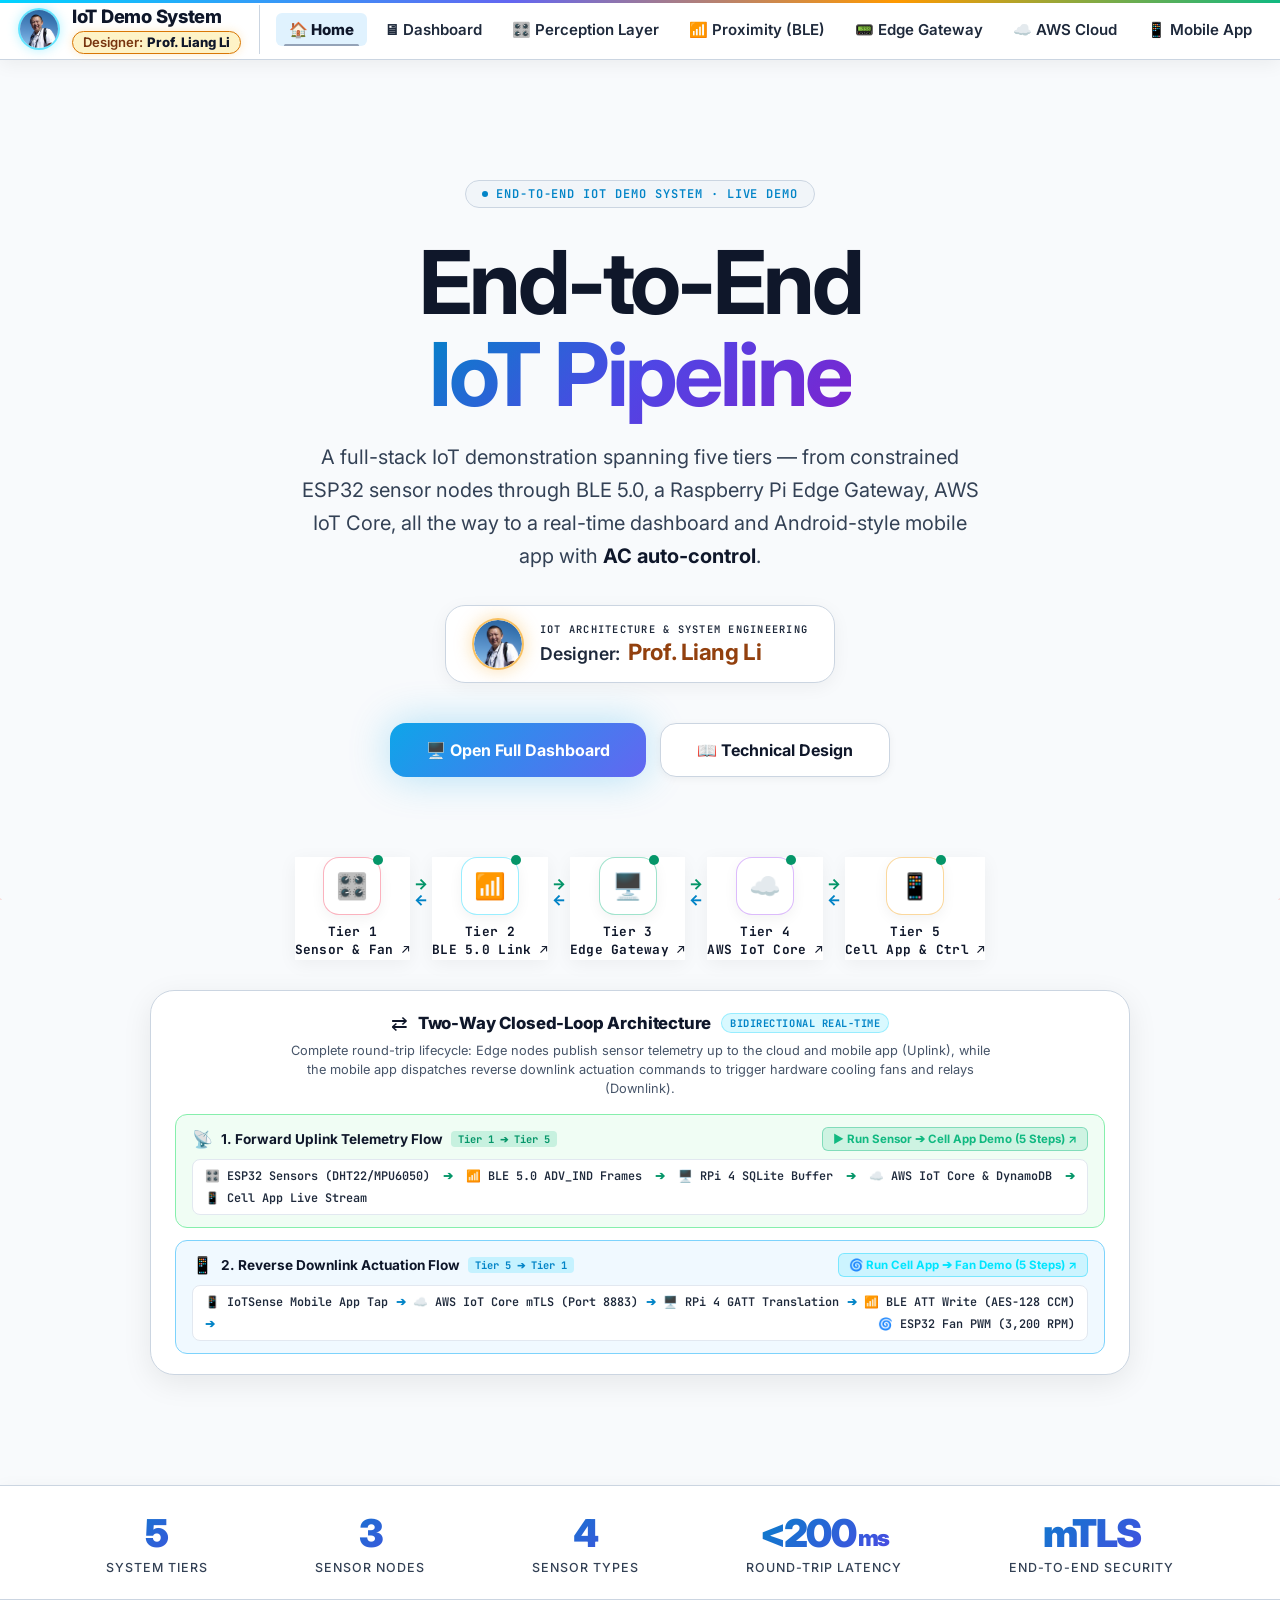
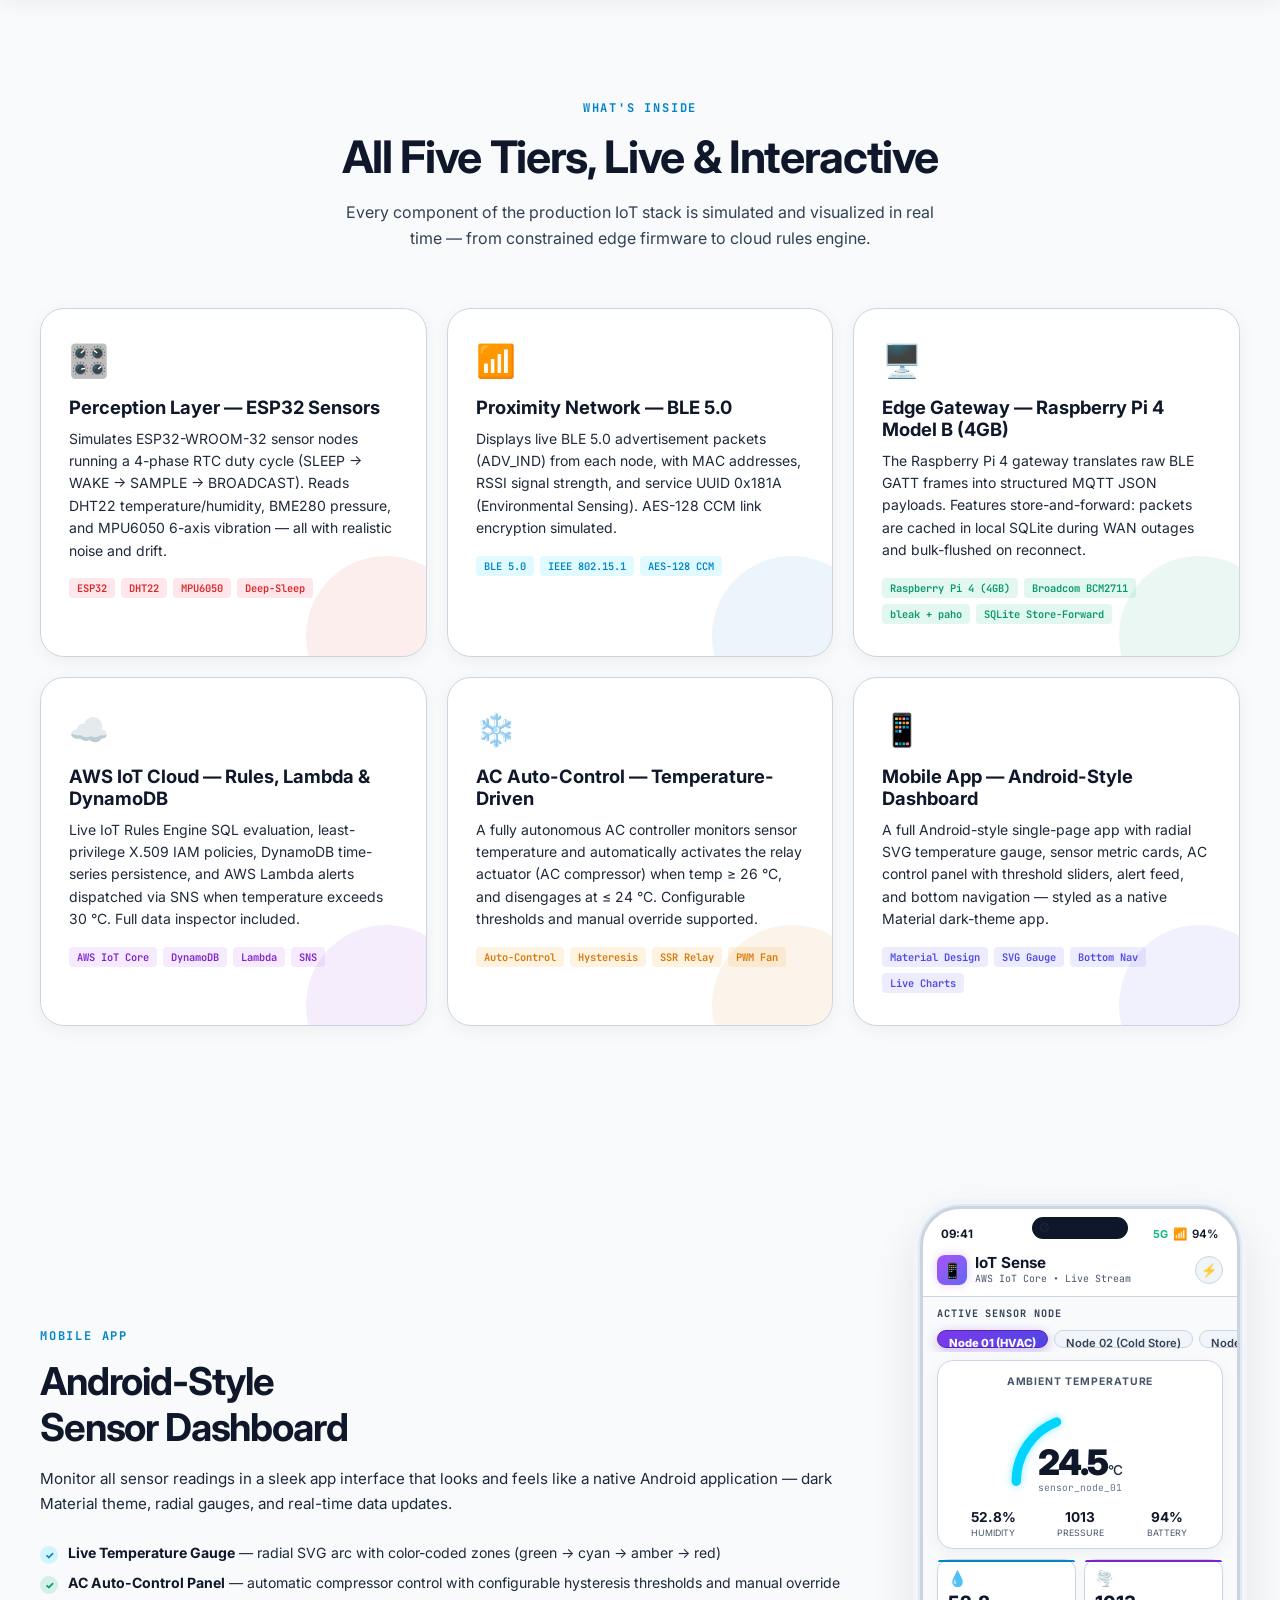
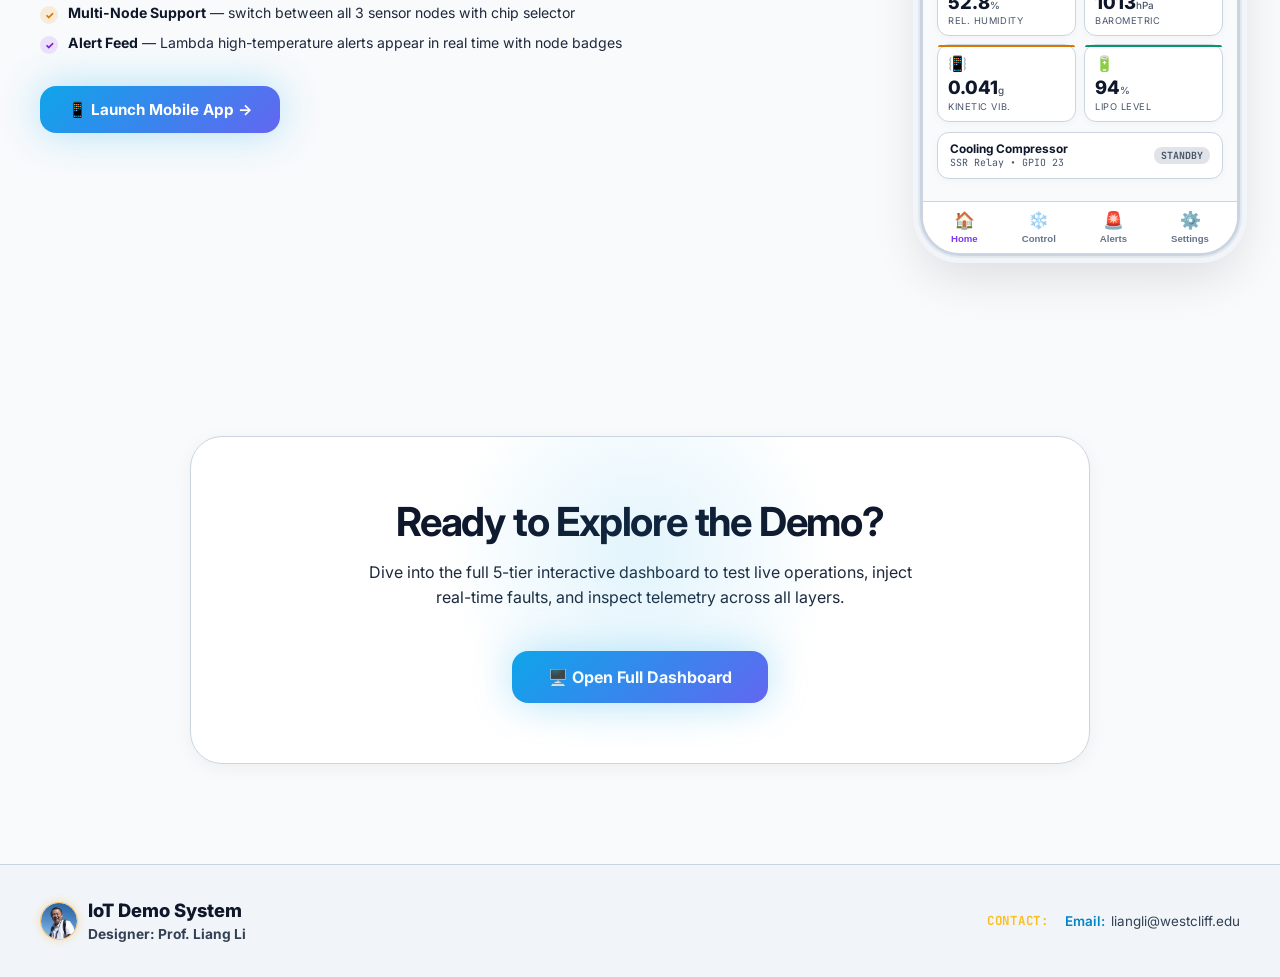
==== commit 6075fcd5: "Update home page with bidirectional two-way closed-loop architecture showcase and demo triggers" ====
--- a/index.html
+++ b/index.html
@@ -441,11 +441,215 @@
     }
 
     .arch-arrow {
-      font-size: 1.35rem;
+      display: flex;
+      flex-direction: column;
+      align-items: center;
+      justify-content: center;
+      gap: 2px;
+      padding: 0 4px;
+      margin-bottom: 32px;
+      user-select: none;
+    }
+    .arch-arrow .arr-up {
+      font-size: 0.92rem;
+      font-weight: 800;
+      color: var(--emerald, #10b981);
+      line-height: 1;
+      transition: transform 0.2s;
+    }
+    .arch-arrow .arr-down {
+      font-size: 0.92rem;
+      font-weight: 800;
+      color: var(--cyan, #00d4ff);
+      line-height: 1;
+      transition: transform 0.2s;
+    }
+    .arch-arrow:hover .arr-up {
+      transform: translateX(2px);
+    }
+    .arch-arrow:hover .arr-down {
+      transform: translateX(-2px);
+    }
+
+    /* ── Two-Way Bidirectional Showcase Card ────────────────────────────── */
+    .two-way-showcase-card {
+      max-width: 980px;
+      margin: 10px auto 30px auto;
+      background: linear-gradient(135deg, rgba(14,22,38,0.92), rgba(20,32,54,0.85));
+      border: 1px solid rgba(0,212,255,0.25);
+      border-radius: var(--radius-lg, 16px);
+      padding: 20px 24px;
+      box-shadow: 0 10px 35px rgba(0,0,0,0.45);
+      animation: fadeUp 0.7s 0.5s ease both;
+    }
+    [data-theme="light"] .two-way-showcase-card {
+      background: #ffffff !important;
+      border: 1px solid #cbd5e1 !important;
+      box-shadow: 0 8px 30px rgba(0,0,0,0.08) !important;
+    }
+    .two-way-header {
+      margin-bottom: 16px;
+      text-align: center;
+    }
+    .two-way-title-row {
+      display: inline-flex;
+      align-items: center;
+      gap: 10px;
+      margin-bottom: 6px;
+    }
+    .two-way-title {
+      font-size: 1.05rem;
+      font-weight: 800;
+      color: #fff;
+      letter-spacing: -0.01em;
+    }
+    [data-theme="light"] .two-way-title {
+      color: #0f172a !important;
+    }
+    .two-way-badge {
+      font-size: 0.65rem;
+      font-family: var(--font-mono);
+      font-weight: 700;
+      padding: 2px 8px;
+      border-radius: 999px;
+      background: rgba(0,212,255,0.15);
       color: var(--cyan);
+      border: 1px solid rgba(0,212,255,0.3);
+      text-transform: uppercase;
+      letter-spacing: 0.05em;
+    }
+    .two-way-desc {
+      font-size: 0.8rem;
+      color: var(--text-dim, #94a3b8);
+      max-width: 720px;
+      margin: 0 auto;
+      line-height: 1.5;
+    }
+    [data-theme="light"] .two-way-desc {
+      color: #475569 !important;
+    }
+    .two-way-lanes {
+      display: flex;
+      flex-direction: column;
+      gap: 12px;
+    }
+    .two-way-lane {
+      padding: 12px 16px;
+      border-radius: 12px;
+      display: flex;
+      flex-direction: column;
+      gap: 8px;
+      transition: transform 0.2s, box-shadow 0.2s;
+    }
+    .two-way-lane:hover {
+      transform: translateY(-2px);
+    }
+    .two-way-lane.uplink-lane {
+      background: rgba(16,185,129,0.06);
+      border: 1px solid rgba(16,185,129,0.22);
+    }
+    .two-way-lane.downlink-lane {
+      background: rgba(0,212,255,0.06);
+      border: 1px solid rgba(0,212,255,0.22);
+    }
+    [data-theme="light"] .two-way-lane.uplink-lane {
+      background: #f0fdf4 !important;
+      border-color: #86efac !important;
+    }
+    [data-theme="light"] .two-way-lane.downlink-lane {
+      background: #f0f9ff !important;
+      border-color: #7dd3fc !important;
+    }
+    .lane-header {
+      display: flex;
+      align-items: center;
+      justify-content: space-between;
+      flex-wrap: wrap;
+      gap: 8px;
+    }
+    .lane-title-group {
+      display: flex;
+      align-items: center;
+      gap: 8px;
+      font-size: 0.85rem;
+    }
+    .lane-direction-badge {
+      font-size: 0.65rem;
+      font-family: var(--font-mono);
+      padding: 1px 7px;
+      border-radius: 4px;
       font-weight: 700;
-      padding: 0 6px;
-      margin-bottom: 30px;
+    }
+    .uplink-lane .lane-direction-badge {
+      background: rgba(16,185,129,0.18);
+      color: var(--emerald, #10b981);
+    }
+    .downlink-lane .lane-direction-badge {
+      background: rgba(0,212,255,0.18);
+      color: var(--cyan, #00d4ff);
+    }
+    .lane-demo-btn {
+      font-size: 0.72rem;
+      font-weight: 700;
+      padding: 4px 10px;
+      border-radius: 6px;
+      text-decoration: none;
+      display: inline-flex;
+      align-items: center;
+      gap: 5px;
+      transition: all 0.2s;
+    }
+    .lane-demo-btn.uplink {
+      background: rgba(16,185,129,0.15);
+      color: #10b981;
+      border: 1px solid rgba(16,185,129,0.4);
+    }
+    .lane-demo-btn.uplink:hover {
+      background: #10b981;
+      color: #fff;
+      box-shadow: 0 0 12px rgba(16,185,129,0.4);
+    }
+    .lane-demo-btn.downlink {
+      background: rgba(0,212,255,0.15);
+      color: #00e5ff;
+      border: 1px solid rgba(0,212,255,0.4);
+    }
+    .lane-demo-btn.downlink:hover {
+      background: #00d4ff;
+      color: #000;
+      box-shadow: 0 0 12px rgba(0,212,255,0.4);
+    }
+    .lane-flow {
+      display: flex;
+      align-items: center;
+      justify-content: space-between;
+      flex-wrap: wrap;
+      gap: 6px;
+      font-size: 0.74rem;
+      font-family: var(--font-mono);
+      background: rgba(0,0,0,0.22);
+      padding: 8px 12px;
+      border-radius: 8px;
+    }
+    [data-theme="light"] .lane-flow {
+      background: #ffffff !important;
+      border: 1px solid #e2e8f0 !important;
+    }
+    .lane-step {
+      color: #e2e8f0;
+      font-weight: 600;
+    }
+    [data-theme="light"] .lane-step {
+      color: #1e293b !important;
+    }
+    .lane-arr {
+      font-weight: 800;
+    }
+    .uplink-lane .lane-arr {
+      color: var(--emerald, #10b981);
+    }
+    .downlink-lane .lane-arr {
+      color: var(--cyan, #00d4ff);
     }
 
     .arch-icon.t1 { background: rgba(244,63,94,0.12); border-color: rgba(244,63,94,0.4); }
@@ -1279,7 +1483,7 @@
       <div class="hdb-details">
         <div class="hdb-tagline">IoT Architecture &amp; System Engineering</div>
         <div class="hdb-lead">
-          <span class="hdb-role">Course and Demo Designer:</span>
+          <span class="hdb-role">Designer:</span>
           <span class="hdb-name">Prof. Liang Li</span>
         </div>
       </div>
@@ -1294,32 +1498,110 @@
       </a>
     </div>
 
-    <!-- Architecture strip -->
+    <!-- Architecture strip (Bidirectional 5 Tiers) -->
     <div class="arch-strip">
-      <a href="perception.html" class="arch-node" title="Open Perception Layer Console (Tier 1)">
+      <a href="perception.html" class="arch-node" title="Tier 1: Perception Layer — Sensors (Uplink) & Fan/Relay Actuator (Downlink)">
         <div class="arch-icon t1">🎛️</div>
-        <div class="arch-label">Tier 1<br>ESP32 Sensor ↗</div>
+        <div class="arch-label">Tier 1<br>Sensor &amp; Fan ↗</div>
       </a>
-      <div class="arch-arrow">→</div>
-      <a href="proximity.html" class="arch-node" title="Open Proximity Network (BLE 5.0) Architecture &amp; Deployment Console (Tier 2)">
+      <div class="arch-arrow" title="Two-Way Flow: Uplink Telemetry (→) & Downlink Actuation (←)">
+        <span class="arr-up">→</span>
+        <span class="arr-down">←</span>
+      </div>
+      <a href="proximity.html" class="arch-node" title="Tier 2: Proximity Network — BLE 5.0 Broadcast (Uplink) & ATT Write (Downlink)">
         <div class="arch-icon t2">📶</div>
-        <div class="arch-label">Tier 2<br>BLE 5.0 ↗</div>
+        <div class="arch-label">Tier 2<br>BLE 5.0 Link ↗</div>
       </a>
-      <div class="arch-arrow">→</div>
-      <a href="gateway.html" class="arch-node" title="Open Edge Gateway Operations (Tier 3)">
+      <div class="arch-arrow" title="Two-Way Flow: Uplink Telemetry (→) & Downlink Actuation (←)">
+        <span class="arr-up">→</span>
+        <span class="arr-down">←</span>
+      </div>
+      <a href="gateway.html" class="arch-node" title="Tier 3: Edge Gateway — JSON Deserialization (Uplink) & GATT Translation (Downlink)">
         <div class="arch-icon t3">🖥️</div>
         <div class="arch-label">Tier 3<br>Edge Gateway ↗</div>
       </a>
-      <div class="arch-arrow">→</div>
-      <a href="aws-cloud.html" class="arch-node" title="Open AWS IoT Cloud (Tier 4)">
+      <div class="arch-arrow" title="Two-Way Flow: Uplink Telemetry (→) & Downlink Actuation (←)">
+        <span class="arr-up">→</span>
+        <span class="arr-down">←</span>
+      </div>
+      <a href="aws-cloud.html" class="arch-node" title="Tier 4: AWS IoT Cloud — DynamoDB Persist (Uplink) & MQTT Routing (Downlink)">
         <div class="arch-icon t4">☁️</div>
         <div class="arch-label">Tier 4<br>AWS IoT Core ↗</div>
       </a>
-      <div class="arch-arrow">→</div>
-      <a href="app.html" class="arch-node" title="Open Mobile App Presentation Console (Tier 5)">
+      <div class="arch-arrow" title="Two-Way Flow: Uplink Telemetry (→) & Downlink Actuation (←)">
+        <span class="arr-up">→</span>
+        <span class="arr-down">←</span>
+      </div>
+      <a href="app.html" class="arch-node" title="Tier 5: Presentation Layer — Real-Time Telemetry (Uplink) & Mobile Fan Control (Downlink)">
         <div class="arch-icon t5">📱</div>
-        <div class="arch-label">Tier 5<br>Mobile App ↗</div>
+        <div class="arch-label">Tier 5<br>Cell App &amp; Ctrl ↗</div>
       </a>
+    </div>
+
+    <!-- Two-Way Closed-Loop Interactive Showcase Card -->
+    <div class="two-way-showcase-card">
+      <div class="two-way-header">
+        <div class="two-way-title-row">
+          <span style="font-size:1.25rem;">⇄</span>
+          <span class="two-way-title">Two-Way Closed-Loop Architecture</span>
+          <span class="two-way-badge">Bidirectional Real-Time</span>
+        </div>
+        <div class="two-way-desc">
+          Complete round-trip lifecycle: Edge nodes publish sensor telemetry up to the cloud and mobile app (Uplink), while the mobile app dispatches reverse downlink actuation commands to trigger hardware cooling fans and relays (Downlink).
+        </div>
+      </div>
+
+      <div class="two-way-lanes">
+        <!-- 1. Forward Uplink Lane -->
+        <div class="two-way-lane uplink-lane">
+          <div class="lane-header">
+            <div class="lane-title-group">
+              <span style="font-size:1.05rem;">📡</span>
+              <strong style="color:var(--text-main, #fff);">1. Forward Uplink Telemetry Flow</strong>
+              <span class="lane-direction-badge">Tier 1 ➔ Tier 5</span>
+            </div>
+            <a href="dashboard.html#demo-uplink" class="lane-demo-btn uplink" title="Launch 5-Step Forward Uplink Demo on Dashboard">
+              ▶️ Run Sensor ➔ Cell App Demo (5 Steps) ↗
+            </a>
+          </div>
+          <div class="lane-flow">
+            <span class="lane-step">🎛️ ESP32 Sensors (DHT22/MPU6050)</span>
+            <span class="lane-arr">➔</span>
+            <span class="lane-step">📶 BLE 5.0 ADV_IND Frames</span>
+            <span class="lane-arr">➔</span>
+            <span class="lane-step">🖥️ RPi 4 SQLite Buffer</span>
+            <span class="lane-arr">➔</span>
+            <span class="lane-step">☁️ AWS IoT Core &amp; DynamoDB</span>
+            <span class="lane-arr">➔</span>
+            <span class="lane-step">📱 Cell App Live Stream</span>
+          </div>
+        </div>
+
+        <!-- 2. Reverse Downlink Lane -->
+        <div class="two-way-lane downlink-lane">
+          <div class="lane-header">
+            <div class="lane-title-group">
+              <span style="font-size:1.05rem;">📱</span>
+              <strong style="color:var(--text-main, #fff);">2. Reverse Downlink Actuation Flow</strong>
+              <span class="lane-direction-badge">Tier 5 ➔ Tier 1</span>
+            </div>
+            <a href="dashboard.html#demo-downlink" class="lane-demo-btn downlink" title="Launch 5-Step Reverse Downlink Demo on Dashboard">
+              🌀 Run Cell App ➔ Fan Demo (5 Steps) ↗
+            </a>
+          </div>
+          <div class="lane-flow">
+            <span class="lane-step">📱 IoTSense Mobile App Tap</span>
+            <span class="lane-arr">➔</span>
+            <span class="lane-step">☁️ AWS IoT Core mTLS (Port 8883)</span>
+            <span class="lane-arr">➔</span>
+            <span class="lane-step">🖥️ RPi 4 GATT Translation</span>
+            <span class="lane-arr">➔</span>
+            <span class="lane-step">📶 BLE ATT Write (AES-128 CCM)</span>
+            <span class="lane-arr">➔</span>
+            <span class="lane-step">🌀 ESP32 Fan PWM (3,200 RPM)</span>
+          </div>
+        </div>
+      </div>
     </div>
   </section>
 
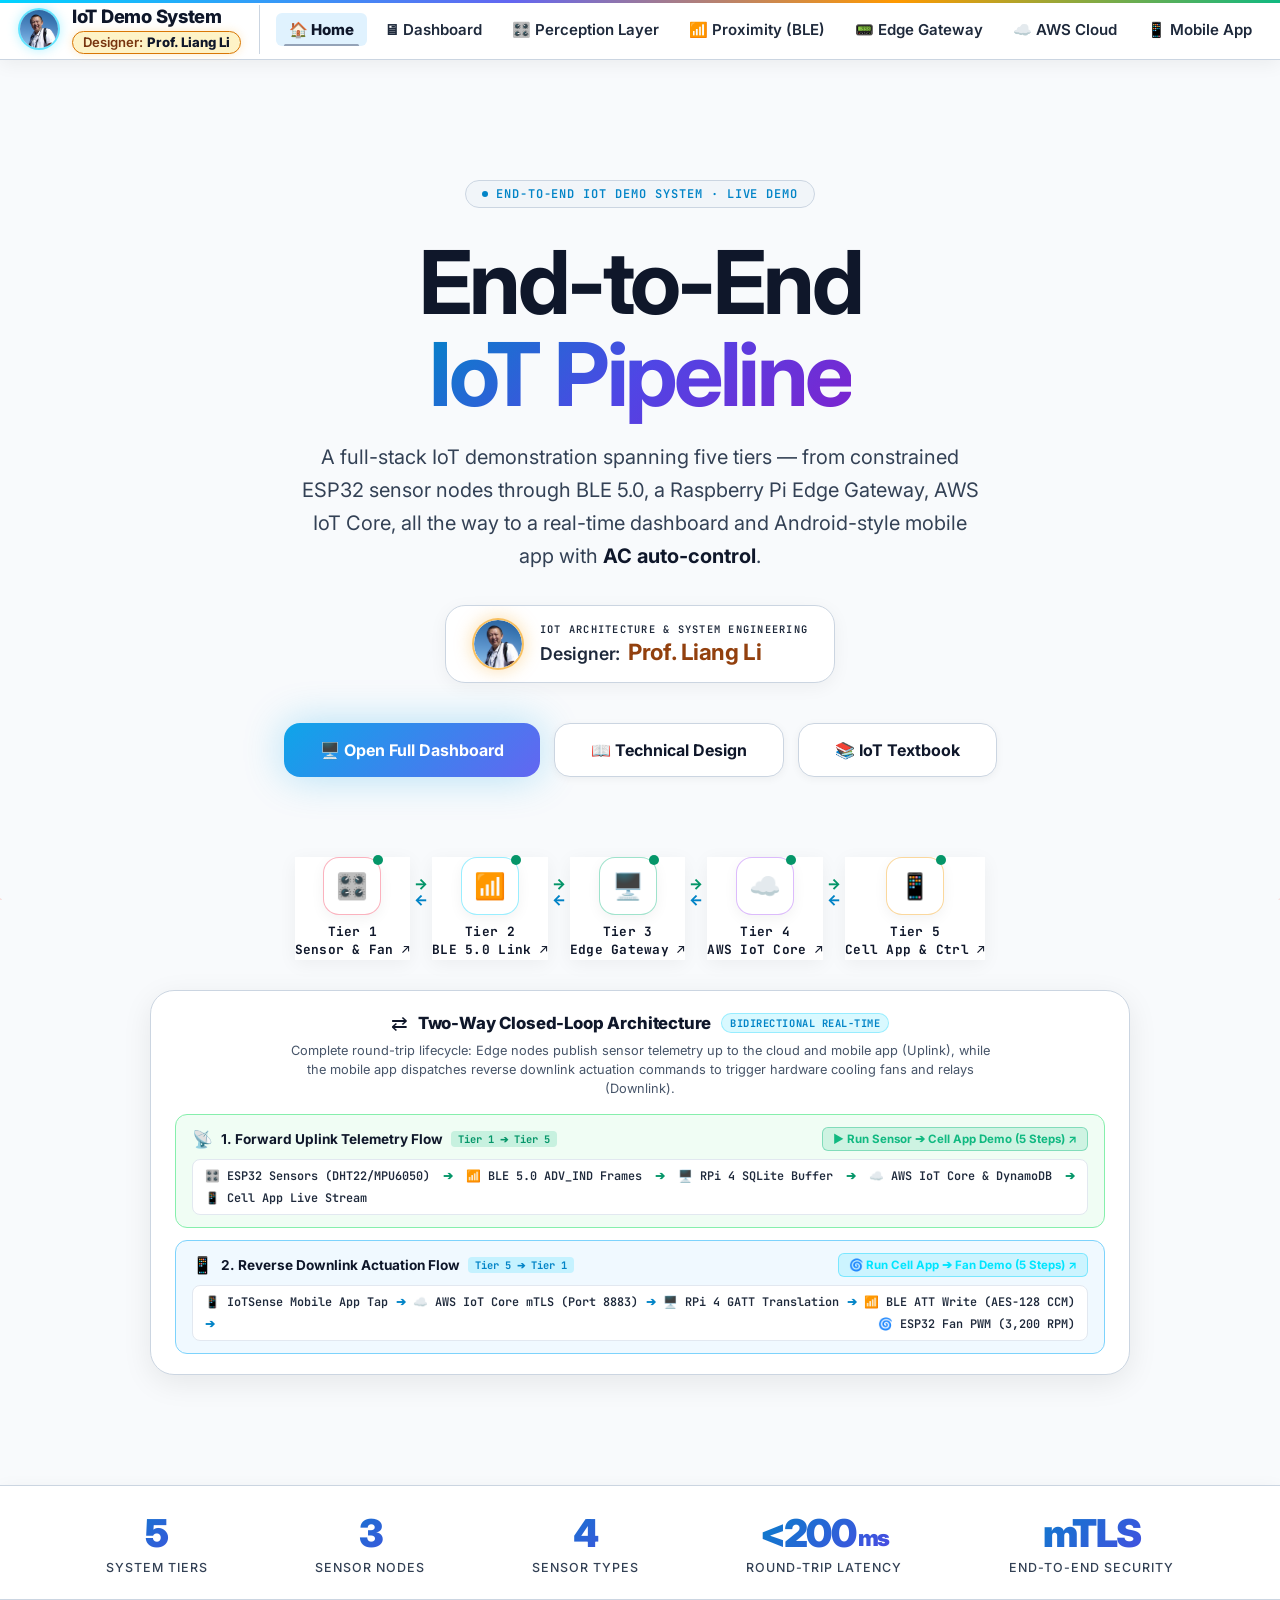
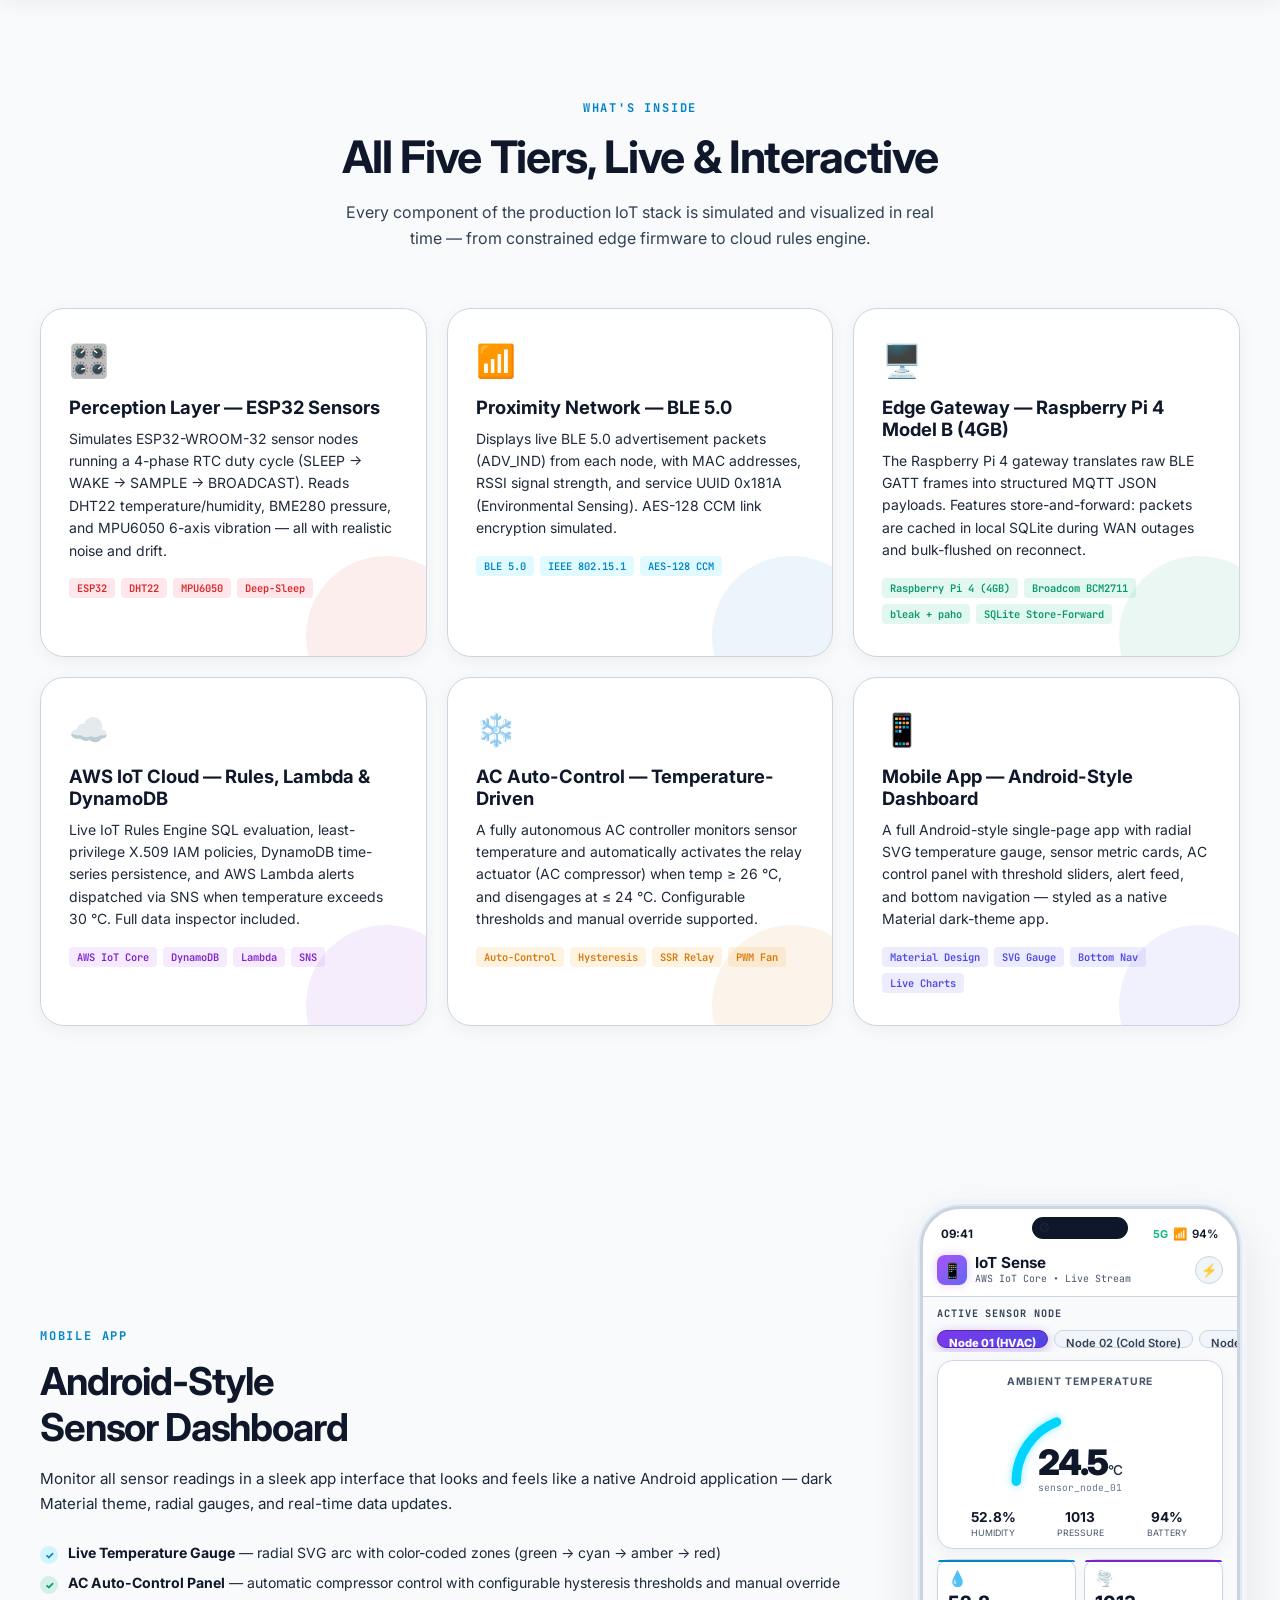
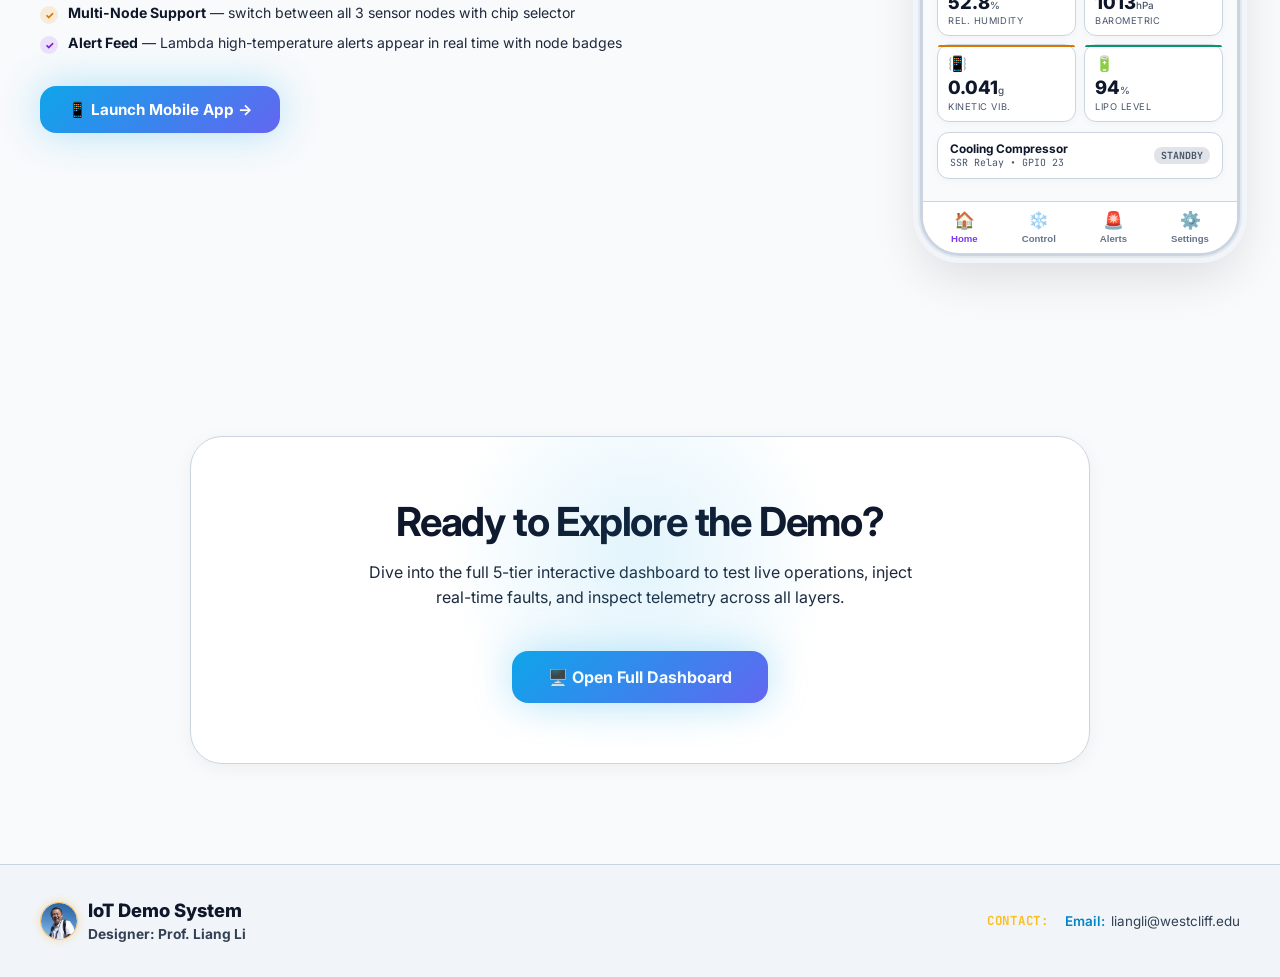
==== commit 1400c73b: "Add IoT Textbook buttons and push upgraded web files" ====
--- a/index.html
+++ b/index.html
@@ -1495,6 +1495,9 @@
       </a>
       <a href="design.html" class="btn-secondary-hero">
         📖 Technical Design
+      </a>
+      <a href="https://liangli99.github.io/IoT-Demo/textbook/IoT_Education_Textbook.pdf" target="_blank" rel="noopener noreferrer" class="btn-secondary-hero">
+        📚 IoT Textbook
       </a>
     </div>
 
